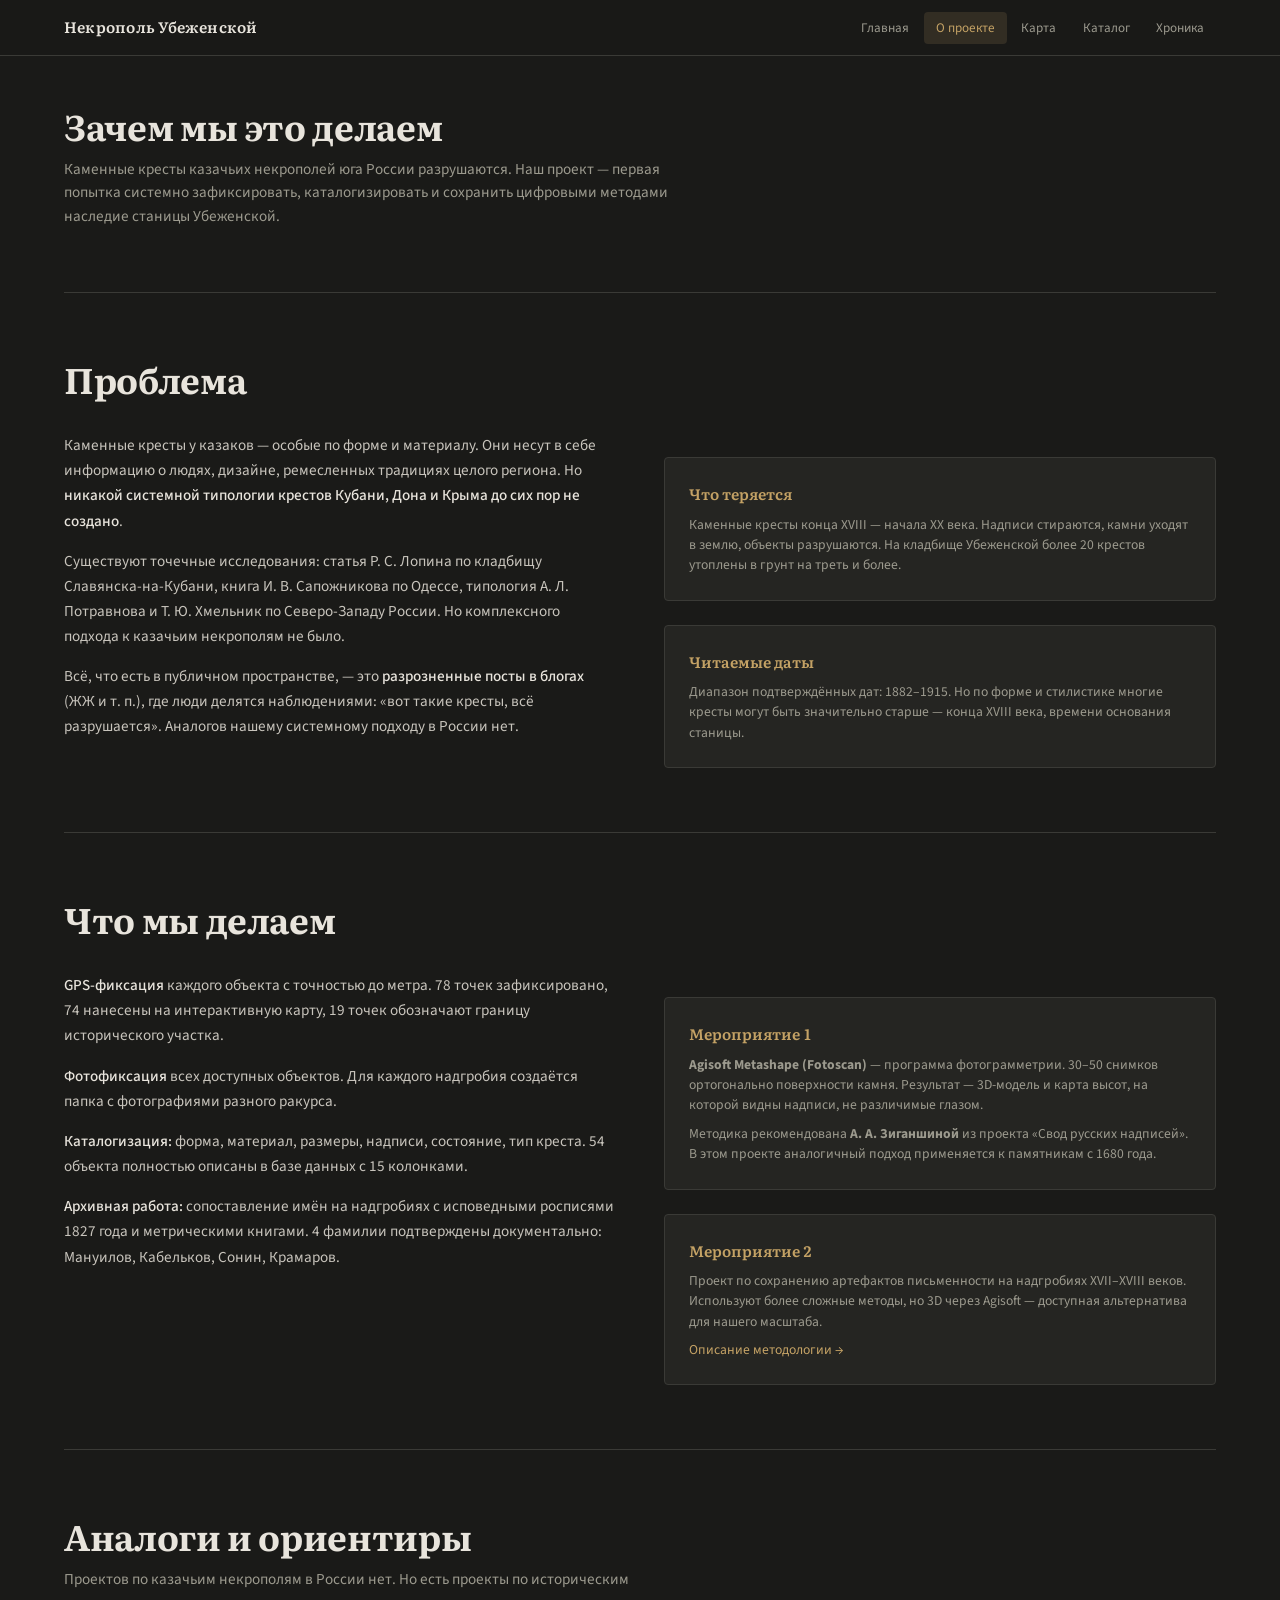
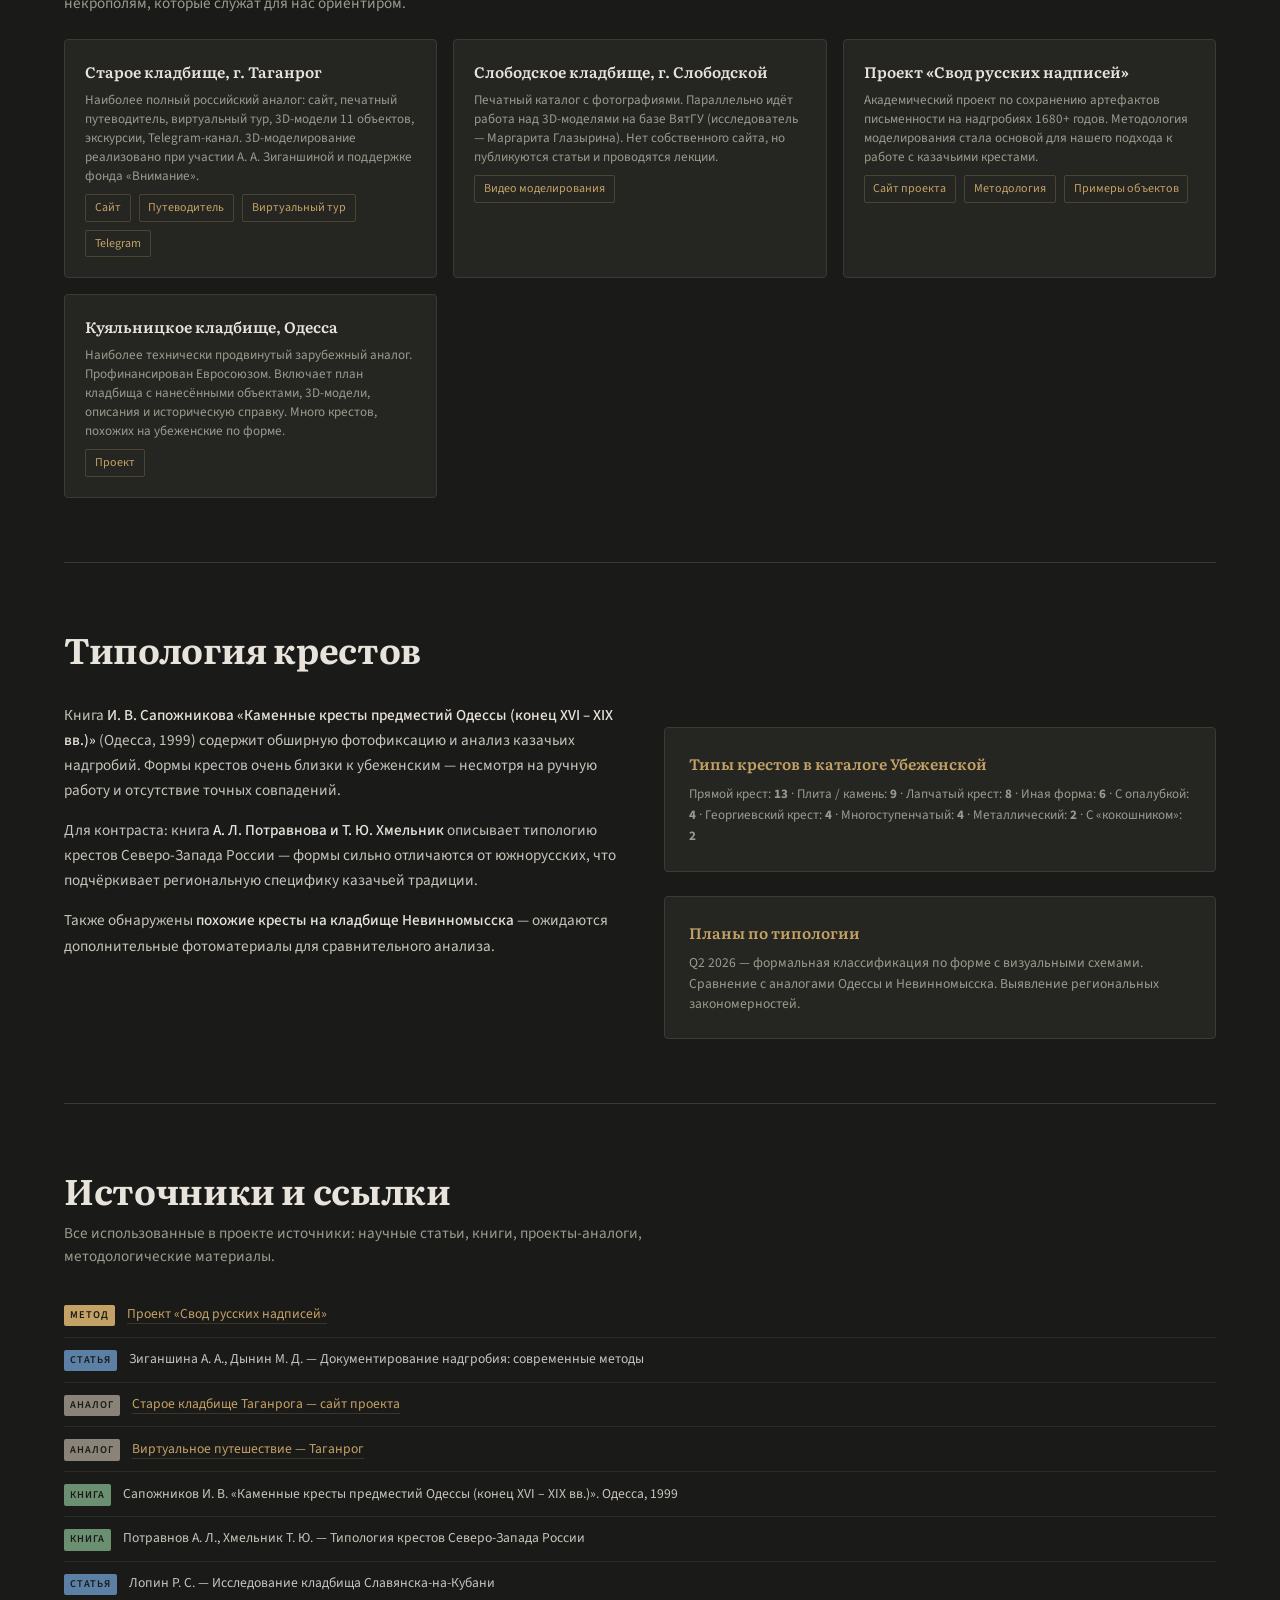
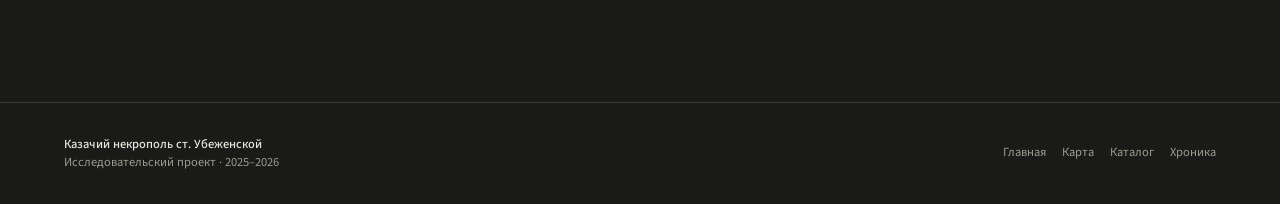
==== about.html @ 07344724 "Update about.html" ====
<!DOCTYPE html>
<html lang="ru">
<head>
<meta charset="UTF-8">
<meta name="viewport" content="width=device-width, initial-scale=1.0">
<title>О проекте — Казачий некрополь ст. Убеженской</title>
<link rel="stylesheet" href="css/style.css">
<style>
/* Сетка двух колонок — выравнивание по верху */
.section-grid {
  display: grid !important;
  grid-template-columns: 1fr 1fr !important;
  gap: 3rem !important;
  align-items: start !important;
  align-content: start !important;
  margin-top: 2rem !important;
}
.section-grid > div {
  align-self: start !important;
}
/* Текстовые блоки */
.prose { font-size: .95rem; line-height: 1.65; color: var(--tx-dim, #c8c4bc); }
.prose p + p { margin-top: 1em; }
.prose strong { color: var(--tx); font-weight: 500; }
.section-desc { font-size: .95rem; color: var(--mt); line-height: 1.55; max-width: 640px; }
.section-desc a { border-bottom: 1px solid rgba(196,162,101,.3); }
/* Карточки справа */
.method-card {
  background: var(--sf);
  border: 1px solid var(--bd);
  border-radius: 4px;
  padding: 1.5rem;
  margin-bottom: 1rem;
}
.method-card:last-child { margin-bottom: 0; }
.method-card h4 { font-family: var(--fd); font-size: .95rem; font-weight: 600; color: var(--ac); margin-bottom: .5rem; }
.method-card p { font-size: .85rem; color: var(--mt); line-height: 1.5; }
/* Аналоги */
.analogues {
  display: grid;
  grid-template-columns: repeat(auto-fit, minmax(300px, 1fr));
  gap: 1rem;
  margin-top: 1.5rem;
}
.analogue-card {
  background: var(--sf);
  border: 1px solid var(--bd);
  border-radius: 4px;
  padding: 1.25rem;
  transition: border-color .2s;
}
.analogue-card:hover { border-color: var(--bd-light, #4a4a44); }
.analogue-card h4 { font-family: var(--fd); font-size: .95rem; font-weight: 600; margin-bottom: .4rem; }
.analogue-card p { font-size: .82rem; color: var(--mt); line-height: 1.45; margin-bottom: .5rem; }
.analogue-links { display: flex; flex-wrap: wrap; gap: .5rem; }
.analogue-links a {
  font-size: .75rem; color: var(--ac);
  border: 1px solid rgba(196,162,101,.25);
  padding: .2rem .55rem; border-radius: 2px; transition: all .2s;
}
.analogue-links a:hover { background: var(--ac-dim, rgba(196,162,101,.15)); border-color: var(--ac); opacity: 1; }
/* Источники */
.sources-list { margin-top: 1.5rem; }
.source-item {
  display: flex; align-items: baseline; gap: .75rem;
  padding: .65rem 0; border-bottom: 1px solid rgba(58,58,54,.5); font-size: .85rem;
}
.source-item:last-child { border-bottom: none; }
.source-type {
  font-size: .65rem; font-weight: 600; text-transform: uppercase; letter-spacing: .08em;
  color: var(--bg); background: var(--ok); padding: .15rem .4rem; border-radius: 2px;
  white-space: nowrap; flex-shrink: 0;
}
.source-type.method { background: var(--ac); }
.source-type.article { background: var(--blue, #5b7fa5); }
.source-type.book { background: var(--green, #6b8f71); }
.source-type.blog { background: var(--mt); }
.source-title { color: var(--tx-dim, #c8c4bc); }
.source-title a { color: var(--ac); border-bottom: 1px solid rgba(196,162,101,.2); }
.source-title a:hover { border-bottom-color: var(--ac); }
/* Адаптивность */
@media (max-width: 768px) {
  .section-grid { grid-template-columns: 1fr; gap: 2rem; }
  .analogues { grid-template-columns: 1fr; }
}
</style>
</head>
<body>

<nav class="nav">
  <div class="nav-inner">
    <a href="index.html" class="nav-logo">Некрополь Убеженской</a>
    <button class="nav-toggle" onclick="document.querySelector('.nav-links').classList.toggle('open')" aria-label="Меню">&#9776;</button>
    <ul class="nav-links">
      <li><a href="index.html">Главная</a></li>
      <li><a href="about.html" class="active">О проекте</a></li>
      <li><a href="map.html">Карта</a></li>
      <li><a href="catalog.html">Каталог</a></li>
      <li><a href="timeline.html">Хроника</a></li>
    </ul>
  </div>
</nav>

<div class="wrap">

  <!-- ── Заголовок ── -->
  <section class="section" style="border-top:none; padding-top:3rem;">
    <div class="section-title">Зачем мы это делаем</div>
    <div class="section-desc">Каменные кресты казачьих некрополей юга России разрушаются. Наш проект — первая попытка системно зафиксировать, каталогизировать и сохранить цифровыми методами наследие станицы Убеженской.</div>
  </section>

  <!-- ── Проблема ── -->
  <section class="section">
    <div class="section-title">Проблема</div>
    <div class="section-grid">
      <div class="prose">
        <p>Каменные кресты у казаков — особые по форме и материалу. Они несут в себе информацию о людях, дизайне, ремесленных традициях целого региона. Но <strong>никакой системной типологии крестов Кубани, Дона и Крыма до сих пор не создано</strong>.</p>
        <p>Существуют точечные исследования: статья Р. С. Лопина по кладбищу Славянска-на-Кубани, книга И. В. Сапожникова по Одессе, типология А. Л. Потравнова и Т. Ю. Хмельник по Северо-Западу России. Но комплексного подхода к казачьим некрополям не было.</p>
        <p>Всё, что есть в публичном пространстве, — это <strong>разрозненные посты в блогах</strong> (ЖЖ и т. п.), где люди делятся наблюдениями: «вот такие кресты, всё разрушается». Аналогов нашему системному подходу в России нет.</p>
      </div>
      <div>
        <div class="method-card">
          <h4>Что теряется</h4>
          <p>Каменные кресты конца XVIII — начала XX века. Надписи стираются, камни уходят в землю, объекты разрушаются. На кладбище Убеженской более 20 крестов утоплены в грунт на треть и более.</p>
        </div>
        <div class="method-card">
          <h4>Читаемые даты</h4>
          <p>Диапазон подтверждённых дат: 1882–1915. Но по форме и стилистике многие кресты могут быть значительно старше — конца XVIII века, времени основания станицы.</p>
        </div>
      </div>
    </div>
  </section>

  <!-- ── Что мы делаем ── -->
  <section class="section">
    <div class="section-title">Что мы делаем</div>
    <div class="section-grid">
      <div class="prose">
        <p><strong>GPS-фиксация</strong> каждого объекта с точностью до метра. 78 точек зафиксировано, 74 нанесены на интерактивную карту, 19 точек обозначают границу исторического участка.</p>
        <p><strong>Фотофиксация</strong> всех доступных объектов. Для каждого надгробия создаётся папка с фотографиями разного ракурса.</p>
        <p><strong>Каталогизация:</strong> форма, материал, размеры, надписи, состояние, тип креста. 54 объекта полностью описаны в базе данных с 15 колонками.</p>
        <p><strong>Архивная работа:</strong> сопоставление имён на надгробиях с исповедными росписями 1827 года и метрическими книгами. 4 фамилии подтверждены документально: Мануилов, Кабельков, Сонин, Крамаров.</p>
      </div>
      <div>
        <div class="method-card">
          <h4>Мероприятие 1</h4>
          <p><strong>Agisoft Metashape (Fotoscan)</strong> — программа фотограмметрии. 30–50 снимков ортогонально поверхности камня. Результат — 3D-модель и карта высот, на которой видны надписи, не различимые глазом.</p>
          <p style="margin-top:.5rem">Методика рекомендована <strong>А. А. Зиганшиной</strong> из проекта «Свод русских надписей». В этом проекте аналогичный подход применяется к памятникам с 1680 года.</p>
        </div>
        <div class="method-card">
          <h4>Мероприятие 2</h4>
          <p>Проект по сохранению артефактов письменности на надгробиях XVII–XVIII веков. Используют более сложные методы, но 3D через Agisoft — доступная альтернатива для нашего масштаба.</p>
          <p style="margin-top:.5rem"><a href="https://cir.rssda.su/methodology/" target="_blank">Описание методологии &#8594;</a></p>
        </div>
      </div>
    </div>
  </section>

  <!-- ── Аналоги ── -->
  <section class="section">
    <div class="section-title">Аналоги и ориентиры</div>
    <div class="section-desc">Проектов по казачьим некрополям в России нет. Но есть проекты по историческим некрополям, которые служат для нас ориентиром.</div>

    <div class="analogues">
      <div class="analogue-card fade-in">
        <h4>Старое кладбище, г. Таганрог</h4>
        <p>Наиболее полный российский аналог: сайт, печатный путеводитель, виртуальный тур, 3D-модели 11 объектов, экскурсии, Telegram-канал. 3D-моделирование реализовано при участии А. А. Зиганшиной и поддержке фонда «Внимание».</p>
        <div class="analogue-links">
          <a href="http://cemetery.su/" target="_blank">Сайт</a>
          <a href="http://vivaldi.taglib-collection.ru/book/2024/staroe_kladbishche_taganroga.pdf/view/" target="_blank">Путеводитель</a>
          <a href="https://marfano.ru/pltg/" target="_blank">Виртуальный тур</a>
          <a href="https://t.me/cemetery_su/" target="_blank">Telegram</a>
        </div>
      </div>
      <div class="analogue-card fade-in">
        <h4>Слободское кладбище, г. Слободской</h4>
        <p>Печатный каталог с фотографиями. Параллельно идёт работа над 3D-моделями на базе ВятГУ (исследователь — Маргарита Глазырина). Нет собственного сайта, но публикуются статьи и проводятся лекции.</p>
        <div class="analogue-links">
          <a href="https://youtu.be/vaxZ9yhS-w4?si=PpxFrS7foMEymR4q" target="_blank">Видео моделирования</a>
        </div>
      </div>
      <div class="analogue-card fade-in">
        <h4>Проект «Свод русских надписей»</h4>
        <p>Академический проект по сохранению артефактов письменности на надгробиях 1680+ годов. Методология моделирования стала основой для нашего подхода к работе с казачьими крестами.</p>
        <div class="analogue-links">
          <a href="https://cir.rssda.su/" target="_blank">Сайт проекта</a>
          <a href="https://cir.rssda.su/methodology/" target="_blank">Методология</a>
          <a href="https://cir.rssda.su/inscriptions/" target="_blank">Примеры объектов</a>
        </div>
      </div>
      <div class="analogue-card fade-in">
        <h4>Куяльницкое кладбище, Одесса</h4>
        <p>Наиболее технически продвинутый зарубежный аналог. Профинансирован Евросоюзом. Включает план кладбища с нанесёнными объектами, 3D-модели, описания и историческую справку. Много крестов, похожих на убеженские по форме.</p>
        <div class="analogue-links">
          <a href="https://pixelatedrealities.org/uk/portfolio/czvyntar-sotnykivskoyi-sichi/" target="_blank">Проект</a>
        </div>
      </div>
    </div>
  </section>

  <!-- ── Типология ── -->
  <section class="section">
    <div class="section-title">Типология крестов</div>
    <div class="section-grid">
      <div class="prose">
        <p>Книга <strong>И. В. Сапожникова «Каменные кресты предместий Одессы (конец XVI – XIX вв.)»</strong> (Одесса, 1999) содержит обширную фотофиксацию и анализ казачьих надгробий. Формы крестов очень близки к убеженским — несмотря на ручную работу и отсутствие точных совпадений.</p>
        <p>Для контраста: книга <strong>А. Л. Потравнова и Т. Ю. Хмельник</strong> описывает типологию крестов Северо-Запада России — формы сильно отличаются от южнорусских, что подчёркивает региональную специфику казачьей традиции.</p>
        <p>Также обнаружены <strong>похожие кресты на кладбище Невинномысска</strong> — ожидаются дополнительные фотоматериалы для сравнительного анализа.</p>
      </div>
      <div>
        <div class="method-card">
          <h4>Типы крестов в каталоге Убеженской</h4>
          <p id="type-stats" style="font-size:.82rem; color:var(--mt); line-height:1.6;"></p>
        </div>
        <div class="method-card">
          <h4>Планы по типологии</h4>
          <p>Q2 2026 — формальная классификация по форме с визуальными схемами. Сравнение с аналогами Одессы и Невинномысска. Выявление региональных закономерностей.</p>
        </div>
      </div>
    </div>
  </section>

  <!-- ── Источники ── -->
  <section class="section">
    <div class="section-title">Источники и ссылки</div>
    <div class="section-desc">Все использованные в проекте источники: научные статьи, книги, проекты-аналоги, методологические материалы.</div>

    <div class="sources-list" id="sources"></div>
  </section>

</div>

<footer class="footer">
  <div class="footer-inner">
    <div class="footer-left">
      <strong>Казачий некрополь ст. Убеженской</strong><br>
      Исследовательский проект · 2025–2026
    </div>
    <div class="footer-links">
      <a href="index.html">Главная</a>
      <a href="map.html">Карта</a>
      <a href="catalog.html">Каталог</a>
      <a href="timeline.html">Хроника</a>
    </div>
  </div>
</footer>

<script src="js/data.js"></script>
<script>
// Статистика типов
const typeLabels = {'lapchaty':'Лапчатый крест','georgievsky':'Георгиевский крест','plita':'Плита / камень','kokoshnik':'С «кокошником»','pryamoy':'Прямой крест','metallic':'Металлический','opalubka':'С опалубкой','multi':'Многоступенчатый','other':'Иная форма'};
const counts = {};
DATA.filter(d => !d.p && d.formType).forEach(d => { counts[d.formType] = (counts[d.formType]||0)+1; });
const statsEl = document.getElementById('type-stats');
statsEl.innerHTML = Object.entries(counts).sort((a,b)=>b[1]-a[1]).map(([k,v]) => `${typeLabels[k] || k}: <strong>${v}</strong>`).join(' · ');

// Источники
const srcCont = document.getElementById('sources');
const typeNames = {method:'Метод', article:'Статья', analogue:'Аналог', book:'Книга', blog:'Блог'};
SOURCES.forEach(s => {
  const el = document.createElement('div');
  el.className = 'source-item';
  const cls = s.type || 'analogue';
  let title = s.title;
  if (s.url) title = `<a href="${s.url}" target="_blank">${s.title}</a>`;
  el.innerHTML = `<span class="source-type ${cls}">${typeNames[cls] || cls}</span><span class="source-title">${title}</span>`;
  srcCont.appendChild(el);
});
</script>
</body>
</html>
---- css/style.css ----
@import url('https://fonts.googleapis.com/css2?family=Literata:opsz,wght@7..72,400;7..72,600;7..72,700&family=Source+Sans+3:wght@300;400;500;600&display=swap');

:root {
  --fd: 'Literata', Georgia, serif;
  --fb: 'Source Sans 3', 'Segoe UI', sans-serif;
  --bg: #1a1a18;
  --bg-deep: #131311;
  --sf: #252522;
  --sf2: #2c2c28;
  --bd: #3a3a36;
  --bd-light: #4a4a44;
  --tx: #e8e4dc;
  --tx-dim: #c8c4bc;
  --mt: #9c9a8e;
  --ac: #c4a265;
  --ac-dim: rgba(196,162,101,.15);
  --ac-glow: rgba(196,162,101,.08);
  --ok: #8a8478;
  --pr: #b94a3a;
  --pr-dim: rgba(185,74,58,.12);
  --green: #6b8f71;
  --blue: #5b7fa5;
  --max-w: 1200px;
  --nav-h: 56px;
}

*, *::before, *::after { margin: 0; padding: 0; box-sizing: border-box; }
html { scroll-behavior: smooth; }

body {
  font-family: var(--fb);
  font-variant-numeric: lining-nums tabular-nums;
  background: var(--bg);
  color: var(--tx);
  line-height: 1.6;
  -webkit-font-smoothing: antialiased;
  -moz-osx-font-smoothing: grayscale;
}

h1, h2, h3, h4, h5, h6, .stat-num, .obj-num, .timeline-date, .pop-c, time {
  font-variant-numeric: lining-nums tabular-nums;
  font-feature-settings: "lnum" 1, "tnum" 1;
}

a { color: var(--ac); text-decoration: none; transition: opacity .2s; }
a:hover { opacity: .85; }
img { max-width: 100%; display: block; }

.nav {
  position: sticky;
  top: 0;
  z-index: 100;
  background: rgba(26,26,24,.92);
  backdrop-filter: blur(12px);
  -webkit-backdrop-filter: blur(12px);
  border-bottom: 1px solid var(--bd);
  height: var(--nav-h);
}

.nav-inner {
  max-width: var(--max-w);
  margin: 0 auto;
  display: flex;
  align-items: center;
  justify-content: space-between;
  height: 100%;
  padding: 0 1.5rem;
}

.nav-logo {
  font-family: var(--fd);
  font-size: .95rem;
  font-weight: 600;
  color: var(--tx);
  letter-spacing: .015em;
  white-space: nowrap;
  text-decoration: none;
}

.nav-logo:hover { opacity: 1; color: var(--ac); }

.nav-links {
  display: flex;
  gap: .15rem;
  list-style: none;
}

.nav-links a {
  font-size: .82rem;
  font-weight: 400;
  color: var(--mt);
  padding: .45rem .75rem;
  border-radius: 4px;
  transition: color .2s, background .2s;
  white-space: nowrap;
}

.nav-links a:hover { color: var(--tx); background: rgba(255,255,255,.04); opacity: 1; }
.nav-links a.active { color: var(--ac); background: var(--ac-dim); }

.nav-toggle {
  display: none;
  background: none;
  border: none;
  color: var(--mt);
  font-size: 1.4rem;
  cursor: pointer;
  padding: .25rem;
}

.wrap { width: 100%; max-width: var(--max-w); margin: 0 auto; padding: 0 1.5rem; }

.section-label {
  font-size: .72rem;
  font-weight: 600;
  text-transform: uppercase;
  letter-spacing: .12em;
  color: var(--ac);
  margin-bottom: .6rem;
}

.section-title {
  font-family: var(--fd);
  font-size: clamp(1.6rem, 3.5vw, 2.2rem);
  font-weight: 700;
  line-height: 1.25;
  margin-bottom: .6rem;
  letter-spacing: -.01em;
}

.section-desc {
  font-size: .95rem;
  color: var(--mt);
  line-height: 1.55;
  max-width: 640px;
}

.section-desc a { border-bottom: 1px solid rgba(196,162,101,.3); }
.section-desc a:hover { border-bottom-color: var(--ac); }

.hero {
  position: relative;
  min-height: 85vh;
  display: flex;
  align-items: center;
  justify-content: center;
  text-align: center;
  overflow: hidden;
}

.hero-bg {
  position: absolute;
  inset: 0;
  background: linear-gradient(180deg, var(--bg-deep) 0%, transparent 30%, transparent 70%, var(--bg) 100%),
              linear-gradient(135deg, rgba(196,162,101,.06) 0%, transparent 50%);
  z-index: 1;
}

.hero-bg::before {
  content: '';
  position: absolute;
  inset: 0;
  background: url('data:image/svg+xml,<svg xmlns="http://www.w3.org/2000/svg" viewBox="0 0 200 200"><defs><pattern id="g" patternUnits="userSpaceOnUse" width="40" height="40"><path d="M0 20h40M20 0v40" stroke="rgba(196,162,101,0.04)" stroke-width="0.5" fill="none"/></pattern></defs><rect width="200" height="200" fill="url(%23g)"/></svg>');
  opacity: .5;
}

.hero-content {
  position: relative;
  z-index: 2;
  max-width: 720px;
  padding: 2rem 1.5rem;
}

.hero-badge {
  display: inline-block;
  font-size: .7rem;
  font-weight: 600;
  text-transform: uppercase;
  letter-spacing: .14em;
  color: var(--ac);
  border: 1px solid rgba(196,162,101,.3);
  padding: .35rem 1rem;
  border-radius: 2px;
  margin-bottom: 1.5rem;
}

.hero h1 {
  font-family: var(--fd);
  font-size: clamp(2rem, 5vw, 3.2rem);
  font-weight: 700;
  line-height: 1.15;
  letter-spacing: -.015em;
  margin-bottom: 1rem;
}

.hero-sub {
  font-size: clamp(1rem, 2vw, 1.15rem);
  color: var(--mt);
  font-weight: 300;
  line-height: 1.5;
  margin-bottom: 2rem;
}

.hero-cta {
  display: inline-flex;
  align-items: center;
  gap: .5rem;
  font-size: .88rem;
  font-weight: 500;
  color: var(--bg);
  background: var(--ac);
  padding: .7rem 1.6rem;
  border-radius: 3px;
  transition: background .2s, transform .15s;
}

.hero-cta:hover { background: #d4b275; transform: translateY(-1px); opacity: 1; color: var(--bg); }

.stats {
  display: grid;
  grid-template-columns: repeat(4, 1fr);
  gap: 1px;
  background: var(--bd);
  border: 1px solid var(--bd);
  border-radius: 4px;
  overflow: hidden;
  margin: 3rem 0;
}

.stat {
  background: var(--sf);
  padding: 1.5rem 1.25rem;
  text-align: center;
}

.stat-num {
  font-family: var(--fd);
  font-size: clamp(1.6rem, 3vw, 2.2rem);
  font-weight: 700;
  color: var(--ac);
  line-height: 1.1;
  margin-bottom: .3rem;
}

.stat-label {
  font-size: .78rem;
  color: var(--mt);
  line-height: 1.35;
}

.section {
  padding: 4rem 0;
  border-top: 1px solid var(--bd);
}

.section:first-of-type { border-top: none; }

.section-grid {
  display: grid;
  grid-template-columns: 1fr 1fr;
  gap: 3rem;
  align-items: start;
  margin-top: 2rem;
}

.teasers {
  display: grid;
  grid-template-columns: repeat(auto-fit, minmax(280px, 1fr));
  gap: 1rem;
  margin-top: 2rem;
}

.teaser {
  background: var(--sf);
  border: 1px solid var(--bd);
  border-radius: 4px;
  padding: 1.5rem;
  transition: border-color .2s, transform .15s;
  text-decoration: none;
  color: inherit;
  display: block;
}

.teaser:hover { border-color: var(--ac); transform: translateY(-2px); opacity: 1; }

.teaser-icon {
  font-size: 1.4rem;
  margin-bottom: .75rem;
  display: block;
}

.teaser h3 {
  font-family: var(--fd);
  font-size: 1.05rem;
  font-weight: 600;
  margin-bottom: .4rem;
}

.teaser p {
  font-size: .85rem;
  color: var(--mt);
  line-height: 1.45;
}

.teaser-link {
  display: inline-block;
  margin-top: .75rem;
  font-size: .8rem;
  color: var(--ac);
}

.prose {
  font-size: .95rem;
  line-height: 1.65;
  color: var(--tx-dim);
}

.prose p + p { margin-top: 1em; }
.prose strong { color: var(--tx); font-weight: 500; }

.method-card {
  background: var(--sf);
  border: 1px solid var(--bd);
  border-radius: 4px;
  padding: 1.5rem;
  margin-top: 1.5rem;
}

.method-card h4 {
  font-family: var(--fd);
  font-size: .95rem;
  font-weight: 600;
  color: var(--ac);
  margin-bottom: .5rem;
}

.method-card p {
  font-size: .85rem;
  color: var(--mt);
  line-height: 1.5;
}

.analogues {
  display: grid;
  grid-template-columns: repeat(auto-fit, minmax(300px, 1fr));
  gap: 1rem;
  margin-top: 1.5rem;
}

.analogue-card {
  background: var(--sf);
  border: 1px solid var(--bd);
  border-radius: 4px;
  padding: 1.25rem;
  transition: border-color .2s;
}

.analogue-card:hover { border-color: var(--bd-light); }

.analogue-card h4 {
  font-family: var(--fd);
  font-size: .95rem;
  font-weight: 600;
  margin-bottom: .4rem;
}

.analogue-card p {
  font-size: .82rem;
  color: var(--mt);
  line-height: 1.45;
  margin-bottom: .5rem;
}

.analogue-links {
  display: flex;
  flex-wrap: wrap;
  gap: .5rem;
}

.analogue-links a {
  font-size: .75rem;
  color: var(--ac);
  border: 1px solid rgba(196,162,101,.25);
  padding: .2rem .55rem;
  border-radius: 2px;
  transition: all .2s;
}

.analogue-links a:hover { background: var(--ac-dim); border-color: var(--ac); opacity: 1; }

.sources-list {
  margin-top: 1.5rem;
}

.source-item {
  display: flex;
  align-items: baseline;
  gap: .75rem;
  padding: .65rem 0;
  border-bottom: 1px solid rgba(58,58,54,.5);
  font-size: .85rem;
}

.source-item:last-child { border-bottom: none; }

.source-type {
  font-size: .65rem;
  font-weight: 600;
  text-transform: uppercase;
  letter-spacing: .08em;
  color: var(--bg);
  background: var(--ok);
  padding: .15rem .4rem;
  border-radius: 2px;
  white-space: nowrap;
  flex-shrink: 0;
}

.source-type.method { background: var(--ac); }
.source-type.article { background: var(--blue); }
.source-type.book { background: var(--green); }
.source-type.blog { background: var(--mt); }

.source-title { color: var(--tx-dim); }
.source-title a { color: var(--ac); border-bottom: 1px solid rgba(196,162,101,.2); }
.source-title a:hover { border-bottom-color: var(--ac); }

.filters-bar {
  display: flex;
  gap: .5rem;
  padding: 1rem 0;
  align-items: center;
  flex-wrap: wrap;
  border-bottom: 1px solid var(--bd);
  margin-bottom: 1.5rem;
}

.filters-bar .label {
  font-size: .72rem;
  color: var(--mt);
  text-transform: uppercase;
  letter-spacing: .08em;
  margin-right: .25rem;
}

.filter-btn {
  font-family: var(--fb);
  font-size: .8rem;
  padding: .35rem .85rem;
  border: 1px solid var(--bd);
  border-radius: 2px;
  background: transparent;
  color: var(--mt);
  cursor: pointer;
  transition: all .2s;
  white-space: nowrap;
}

.filter-btn:hover { border-color: var(--ac); color: var(--tx); }
.filter-btn.on { background: var(--ac-dim); border-color: var(--ac); color: var(--ac); }

.filter-btn .count {
  font-size: .7rem;
  opacity: .65;
  margin-left: .25rem;
}

.catalog-grid {
  display: grid;
  grid-template-columns: repeat(auto-fill, minmax(300px, 1fr));
  gap: 1rem;
}

.obj-card {
  background: var(--sf);
  border: 1px solid var(--bd);
  border-radius: 4px;
  overflow: hidden;
  transition: border-color .2s, transform .15s;
}

.obj-card:hover { border-color: var(--bd-light); transform: translateY(-1px); }

.obj-card-img {
  width: 100%;
  height: 200px;
  background: var(--bg);
  overflow: hidden;
  position: relative;
}

.obj-card-img img {
  width: 100%;
  height: 100%;
  object-fit: cover;
}

.obj-card-img .placeholder {
  display: flex;
  align-items: center;
  justify-content: center;
  width: 100%;
  height: 100%;
  color: var(--mt);
  font-size: .8rem;
  border-bottom: 1px dashed var(--bd);
}

.obj-card-num {
  position: absolute;
  top: .6rem;
  left: .6rem;
  width: 28px;
  height: 28px;
  border-radius: 50%;
  display: flex;
  align-items: center;
  justify-content: center;
  font-size: .7rem;
  font-weight: 600;
  color: #fff;
  border: 2px solid rgba(255,255,255,.3);
  box-shadow: 0 2px 8px rgba(0,0,0,.5);
}

.obj-card-num.ok { background: var(--ok); }
.obj-card-num.pr { background: var(--pr); }

.obj-card-body {
  padding: 1rem 1.15rem;
}

.obj-card-title {
  font-family: var(--fd);
  font-size: .9rem;
  font-weight: 600;
  line-height: 1.3;
  margin-bottom: .3rem;
}

.obj-card-comment {
  font-size: .82rem;
  color: var(--mt);
  line-height: 1.4;
  margin-bottom: .5rem;
}

.obj-card-warn {
  font-size: .78rem;
  color: var(--pr);
  padding: .3rem .5rem;
  background: var(--pr-dim);
  border-radius: 3px;
  margin-bottom: .5rem;
}

.obj-card-meta {
  display: flex;
  justify-content: space-between;
  align-items: center;
  padding-top: .5rem;
  border-top: 1px solid var(--bd);
}

.obj-card-coords {
  font-size: .72rem;
  font-family: 'SF Mono', 'Consolas', monospace;
  color: var(--mt);
}

.obj-card-link {
  font-size: .75rem;
  color: var(--ac);
}

.timeline {
  position: relative;
  padding: 2rem 0;
}

.timeline::before {
  content: '';
  position: absolute;
  left: 24px;
  top: 0;
  bottom: 0;
  width: 2px;
  background: var(--bd);
}

.tl-item {
  position: relative;
  padding-left: 56px;
  padding-bottom: 2rem;
}

.tl-item:last-child { padding-bottom: 0; }

.tl-dot {
  position: absolute;
  left: 16px;
  top: .25rem;
  width: 18px;
  height: 18px;
  border-radius: 50%;
  border: 2px solid var(--bd);
  background: var(--bg);
  z-index: 1;
}

.tl-item.done .tl-dot { background: var(--ok); border-color: var(--ok); }
.tl-item.active .tl-dot { background: var(--ac); border-color: var(--ac); box-shadow: 0 0 0 4px var(--ac-dim); }
.tl-item.planned .tl-dot { background: var(--sf); border-color: var(--bd-light); }

.tl-date {
  font-size: .72rem;
  font-weight: 600;
  text-transform: uppercase;
  letter-spacing: .08em;
  color: var(--mt);
  margin-bottom: .25rem;
}

.tl-item.active .tl-date { color: var(--ac); }

.tl-title {
  font-family: var(--fd);
  font-size: 1.05rem;
  font-weight: 600;
  margin-bottom: .25rem;
}

.tl-desc {
  font-size: .85rem;
  color: var(--mt);
  line-height: 1.5;
  max-width: 600px;
}

.tl-zone-label {
  position: relative;
  padding-left: 56px;
  padding-bottom: 1rem;
  margin-top: 1rem;
}

.tl-zone-label span {
  font-size: .7rem;
  font-weight: 600;
  text-transform: uppercase;
  letter-spacing: .1em;
  color: var(--bg);
  padding: .2rem .6rem;
  border-radius: 2px;
}

.tl-zone-label.done span { background: var(--ok); }
.tl-zone-label.active span { background: var(--ac); }
.tl-zone-label.planned span { background: var(--bd-light); color: var(--tx); }

.persons-grid {
  display: grid;
  grid-template-columns: repeat(auto-fill, minmax(340px, 1fr));
  gap: 1rem;
  margin-top: 1.5rem;
}

.person-card {
  background: var(--sf);
  border: 1px solid var(--bd);
  border-radius: 4px;
  padding: 1.15rem;
  display: flex;
  gap: 1rem;
  align-items: start;
  transition: border-color .2s;
}

.person-card:hover { border-color: var(--bd-light); }

.person-obj {
  width: 36px;
  height: 36px;
  border-radius: 50%;
  background: var(--ok);
  display: flex;
  align-items: center;
  justify-content: center;
  font-size: .7rem;
  font-weight: 600;
  color: #fff;
  flex-shrink: 0;
  border: 2px solid rgba(255,255,255,.2);
}

.person-info h4 {
  font-family: var(--fd);
  font-size: .95rem;
  font-weight: 600;
  margin-bottom: .2rem;
}

.person-info p {
  font-size: .82rem;
  color: var(--mt);
  line-height: 1.4;
}

.person-badge {
  display: inline-block;
  font-size: .65rem;
  font-weight: 600;
  text-transform: uppercase;
  letter-spacing: .06em;
  color: var(--ac);
  background: var(--ac-dim);
  padding: .15rem .4rem;
  border-radius: 2px;
  margin-top: .35rem;
}

.footer {
  border-top: 1px solid var(--bd);
  padding: 2rem 0;
  margin-top: 2rem;
}

.footer-inner {
  max-width: var(--max-w);
  margin: 0 auto;
  padding: 0 1.5rem;
  display: flex;
  justify-content: space-between;
  align-items: center;
  flex-wrap: wrap;
  gap: 1rem;
}

.footer-left {
  font-size: .78rem;
  color: var(--mt);
  line-height: 1.5;
}

.footer-left strong {
  color: var(--tx);
  font-weight: 500;
}

.footer-links {
  display: flex;
  gap: 1rem;
}

.footer-links a {
  font-size: .78rem;
  color: var(--mt);
  transition: color .2s;
}

.footer-links a:hover { color: var(--ac); opacity: 1; }

.fade-in {
  opacity: 0;
  transform: translateY(16px);
  animation: fadeUp .6s ease forwards;
}

@keyframes fadeUp {
  to { opacity: 1; transform: translateY(0); }
}

.fade-in:nth-child(1) { animation-delay: .05s; }
.fade-in:nth-child(2) { animation-delay: .1s; }
.fade-in:nth-child(3) { animation-delay: .15s; }
.fade-in:nth-child(4) { animation-delay: .2s; }
.fade-in:nth-child(5) { animation-delay: .25s; }
.fade-in:nth-child(6) { animation-delay: .3s; }

@media (max-width: 768px) {
  .stats { grid-template-columns: repeat(2, 1fr); }
  .section-grid { grid-template-columns: 1fr; gap: 2rem; }
  .catalog-grid { grid-template-columns: 1fr; }
  .persons-grid { grid-template-columns: 1fr; }
  .nav-links { display: none; }
  .nav-links.open {
    display: flex;
    flex-direction: column;
    position: absolute;
    top: var(--nav-h);
    left: 0;
    right: 0;
    background: rgba(26,26,24,.97);
    border-bottom: 1px solid var(--bd);
    padding: .75rem;
    gap: .25rem;
  }
  .nav-toggle { display: block; }
  .hero { min-height: 70vh; }
  .section { padding: 3rem 0; }
  .wrap { padding: 0 1rem; }
  .timeline::before { left: 16px; }
  .tl-item { padding-left: 44px; }
  .tl-dot { left: 8px; }
  .tl-zone-label { padding-left: 44px; }
}

@media (max-width: 480px) {
  .stats { grid-template-columns: 1fr 1fr; }
  .hero h1 { font-size: 1.7rem; }
  .filters-bar { gap: .35rem; }
  .filter-btn { font-size: .75rem; padding: .3rem .6rem; }
}
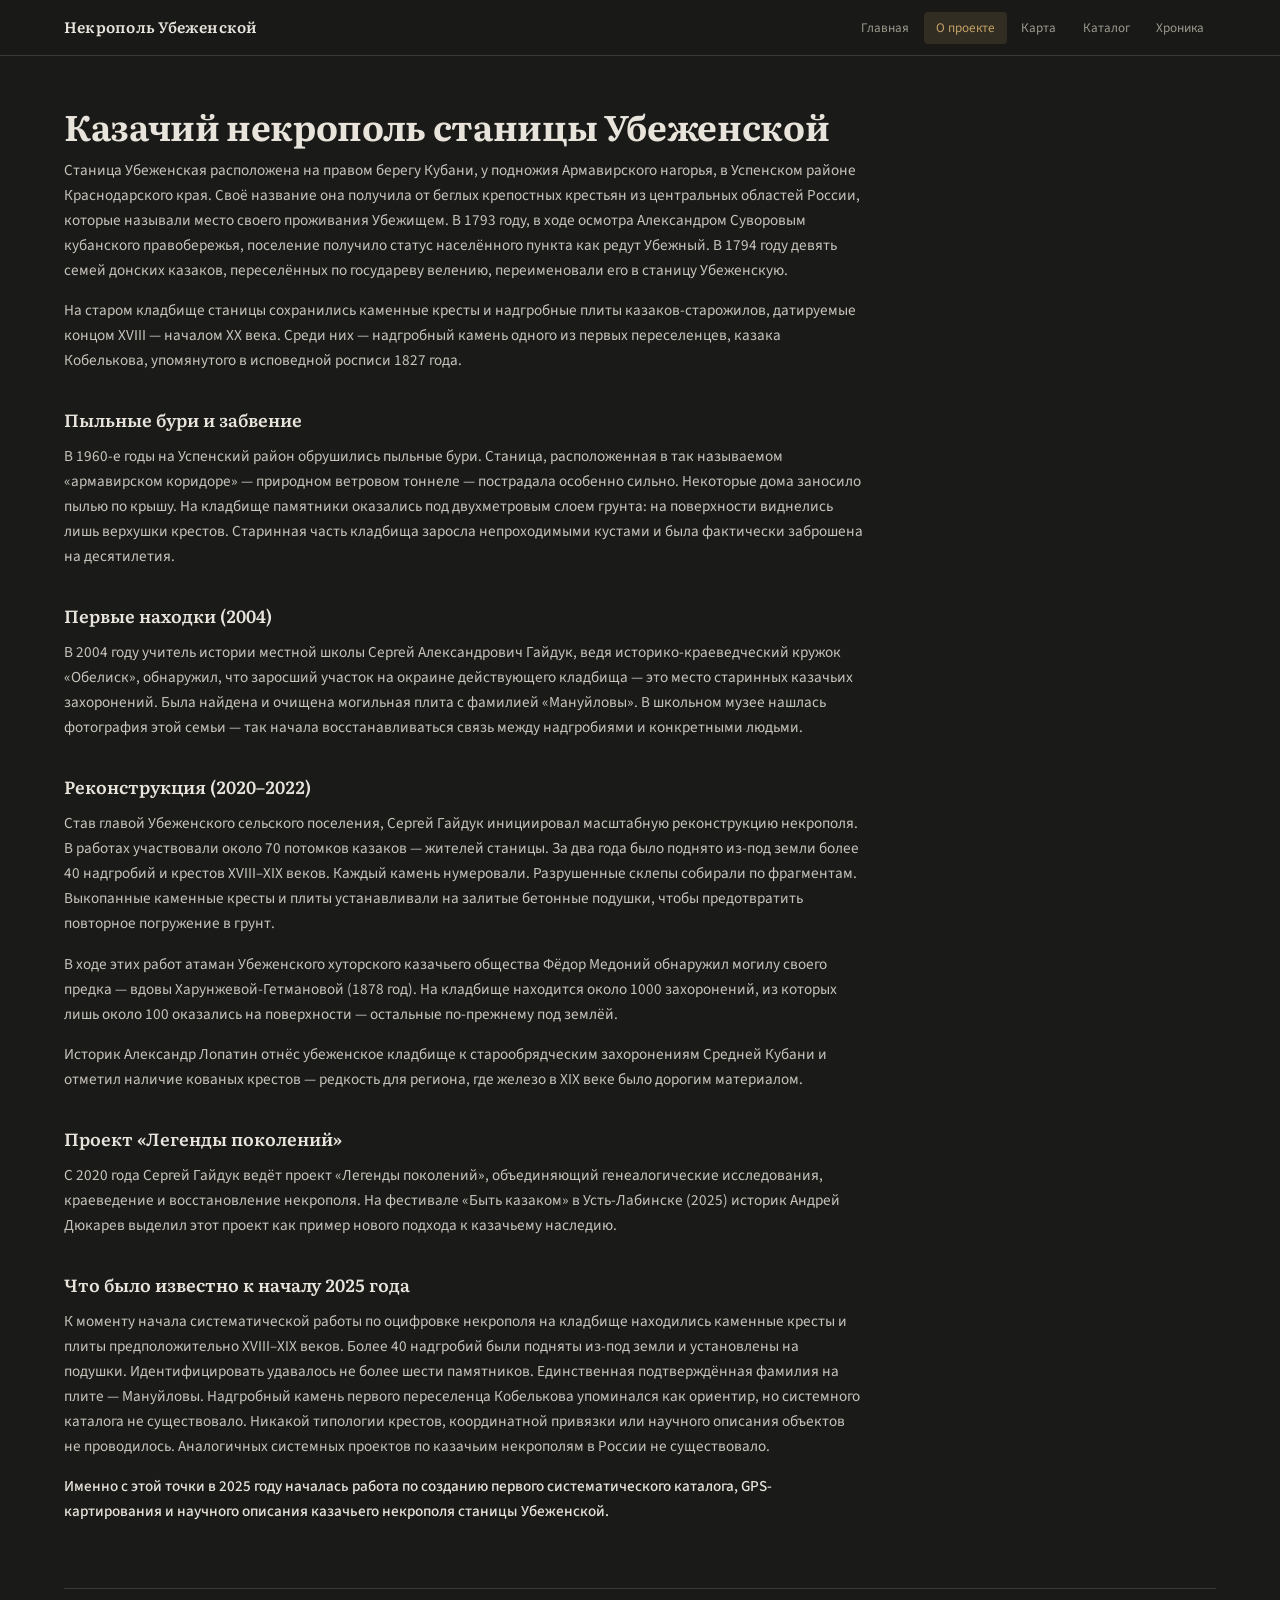
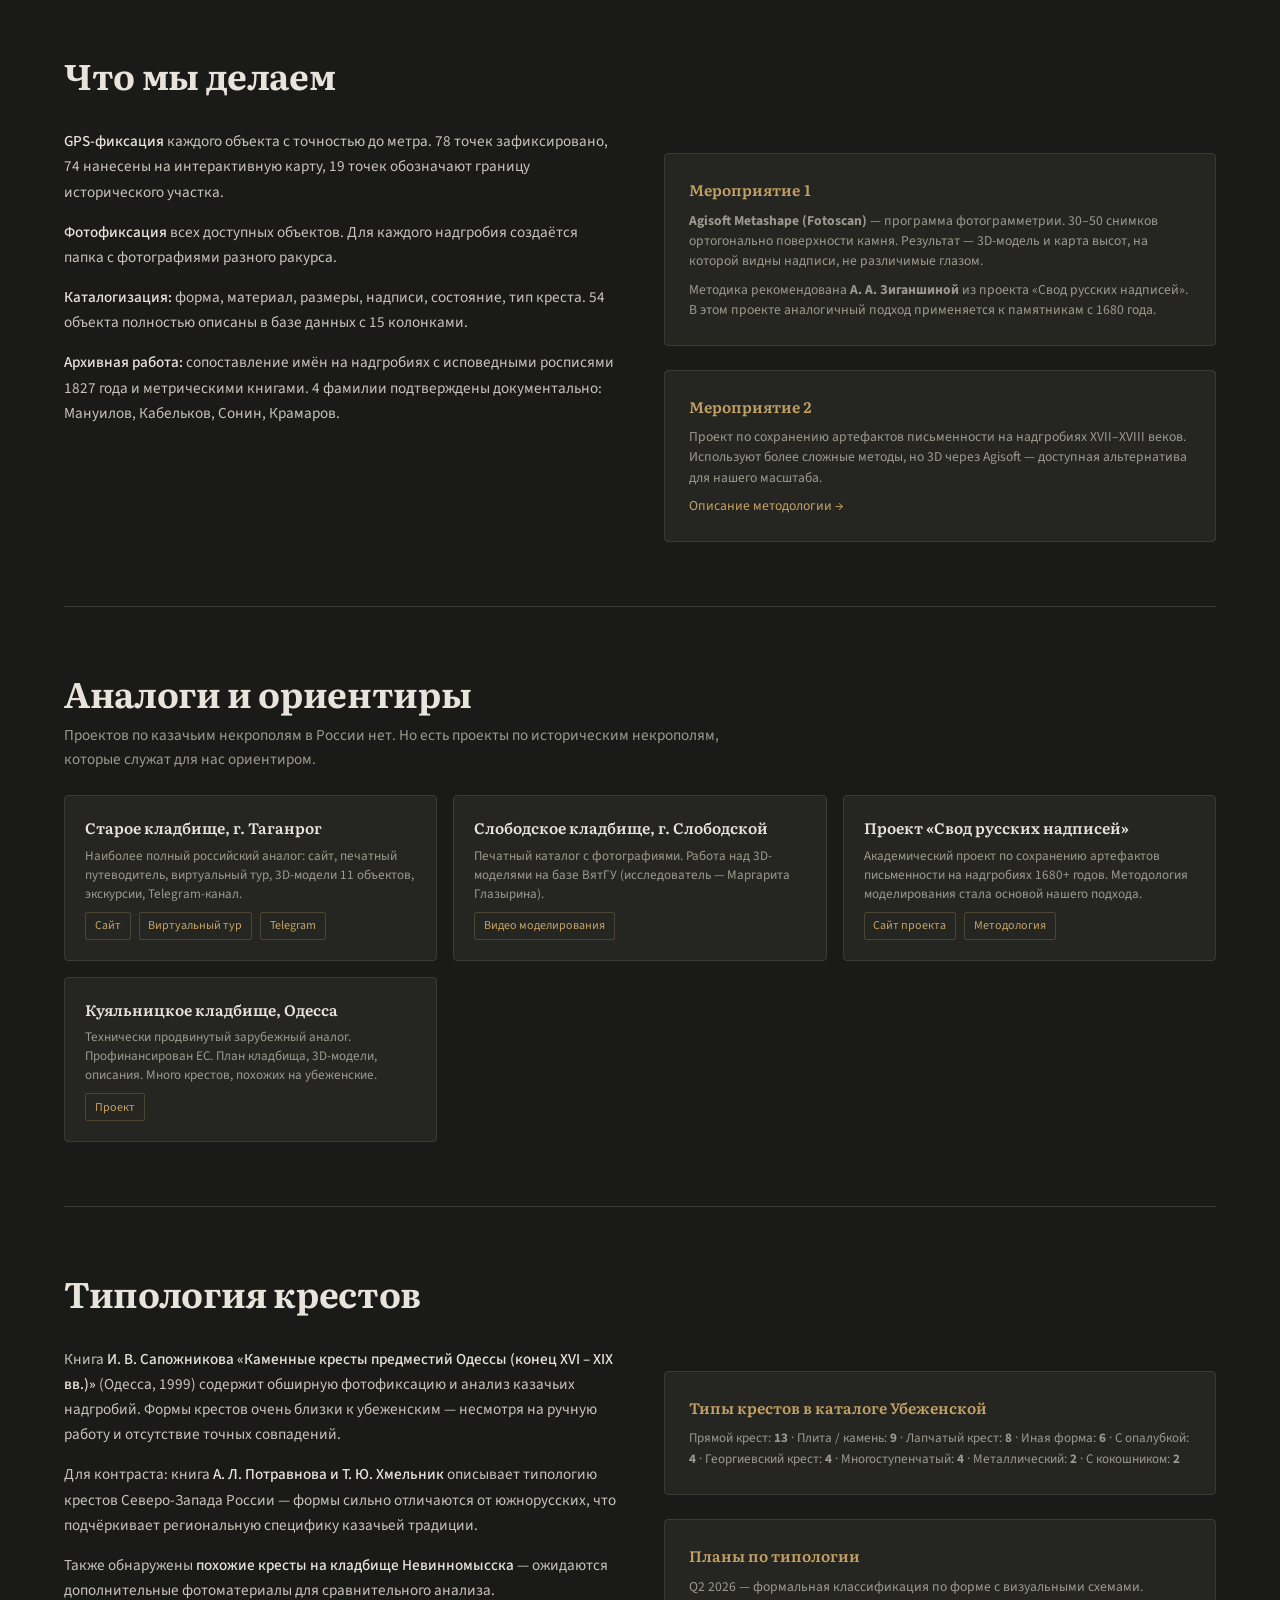
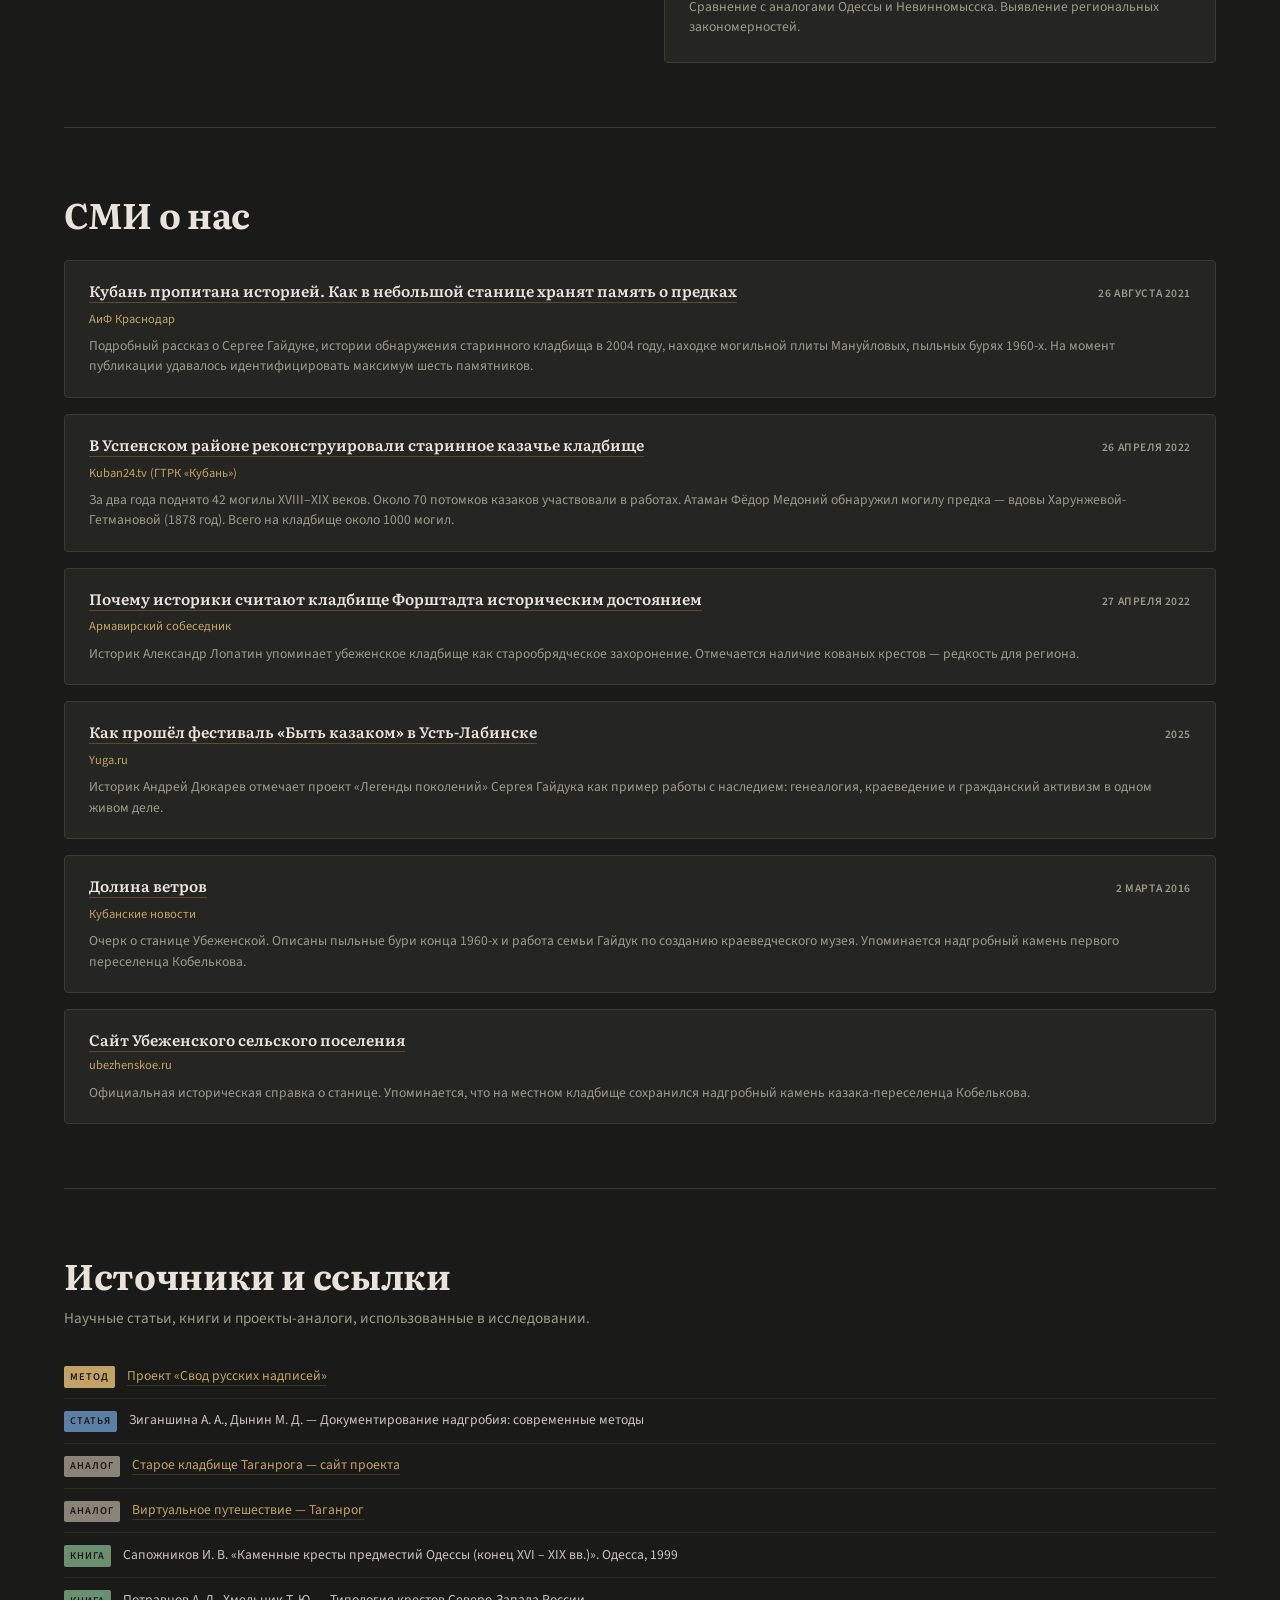
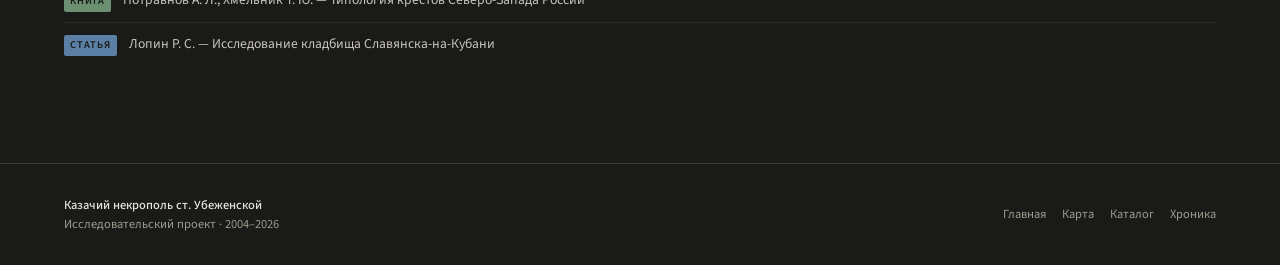
==== commit a8ec5a77: "Update about.html" ====
--- a/about.html
+++ b/about.html
@@ -6,7 +6,7 @@
 <title>О проекте — Казачий некрополь ст. Убеженской</title>
 <link rel="stylesheet" href="css/style.css">
 <style>
-/* Сетка двух колонок — выравнивание по верху */
+/* Сетка двух колонок */
 .section-grid {
   display: grid !important;
   grid-template-columns: 1fr 1fr !important;
@@ -15,72 +15,60 @@
   align-content: start !important;
   margin-top: 2rem !important;
 }
-.section-grid > div {
-  align-self: start !important;
-}
-/* Текстовые блоки */
+.section-grid > div { align-self: start !important; }
+.section-desc { font-size: .95rem; color: var(--mt); line-height: 1.55; max-width: 700px; }
 .prose { font-size: .95rem; line-height: 1.65; color: var(--tx-dim, #c8c4bc); }
 .prose p + p { margin-top: 1em; }
 .prose strong { color: var(--tx); font-weight: 500; }
-.section-desc { font-size: .95rem; color: var(--mt); line-height: 1.55; max-width: 640px; }
-.section-desc a { border-bottom: 1px solid rgba(196,162,101,.3); }
-/* Карточки справа */
+.prose h4 { font-family: var(--fd); font-size: 1.1rem; font-weight: 600; margin: 2rem 0 .6rem; color: var(--tx); }
+.prose h4:first-child { margin-top: 0; }
+/* Карточки */
 .method-card {
-  background: var(--sf);
-  border: 1px solid var(--bd);
-  border-radius: 4px;
-  padding: 1.5rem;
-  margin-bottom: 1rem;
+  background: var(--sf); border: 1px solid var(--bd); border-radius: 4px;
+  padding: 1.5rem; margin-bottom: 1rem;
 }
 .method-card:last-child { margin-bottom: 0; }
 .method-card h4 { font-family: var(--fd); font-size: .95rem; font-weight: 600; color: var(--ac); margin-bottom: .5rem; }
 .method-card p { font-size: .85rem; color: var(--mt); line-height: 1.5; }
 /* Аналоги */
-.analogues {
-  display: grid;
-  grid-template-columns: repeat(auto-fit, minmax(300px, 1fr));
-  gap: 1rem;
-  margin-top: 1.5rem;
-}
-.analogue-card {
-  background: var(--sf);
-  border: 1px solid var(--bd);
-  border-radius: 4px;
-  padding: 1.25rem;
-  transition: border-color .2s;
-}
+.analogues { display: grid; grid-template-columns: repeat(auto-fit, minmax(300px, 1fr)); gap: 1rem; margin-top: 1.5rem; }
+.analogue-card { background: var(--sf); border: 1px solid var(--bd); border-radius: 4px; padding: 1.25rem; transition: border-color .2s; }
 .analogue-card:hover { border-color: var(--bd-light, #4a4a44); }
 .analogue-card h4 { font-family: var(--fd); font-size: .95rem; font-weight: 600; margin-bottom: .4rem; }
 .analogue-card p { font-size: .82rem; color: var(--mt); line-height: 1.45; margin-bottom: .5rem; }
 .analogue-links { display: flex; flex-wrap: wrap; gap: .5rem; }
-.analogue-links a {
-  font-size: .75rem; color: var(--ac);
-  border: 1px solid rgba(196,162,101,.25);
-  padding: .2rem .55rem; border-radius: 2px; transition: all .2s;
+.analogue-links a { font-size: .75rem; color: var(--ac); border: 1px solid rgba(196,162,101,.25); padding: .2rem .55rem; border-radius: 2px; transition: all .2s; }
+.analogue-links a:hover { background: rgba(196,162,101,.15); border-color: var(--ac); opacity: 1; }
+/* СМИ */
+.media-list { margin-top: 1.5rem; }
+.media-item {
+  background: var(--sf); border: 1px solid var(--bd); border-radius: 4px;
+  padding: 1.25rem 1.5rem; margin-bottom: 1rem; transition: border-color .2s;
 }
-.analogue-links a:hover { background: var(--ac-dim, rgba(196,162,101,.15)); border-color: var(--ac); opacity: 1; }
+.media-item:last-child { margin-bottom: 0; }
+.media-item:hover { border-color: var(--bd-light, #4a4a44); }
+.media-item-head { display: flex; justify-content: space-between; align-items: baseline; gap: 1rem; margin-bottom: .4rem; flex-wrap: wrap; }
+.media-item h4 { font-family: var(--fd); font-size: .95rem; font-weight: 600; line-height: 1.3; }
+.media-item h4 a { color: var(--tx); border-bottom: 1px solid rgba(196,162,101,.3); }
+.media-item h4 a:hover { color: var(--ac); border-bottom-color: var(--ac); opacity: 1; }
+.media-date { font-size: .72rem; font-weight: 600; color: var(--mt); white-space: nowrap; text-transform: uppercase; letter-spacing: .05em; }
+.media-source { font-size: .78rem; color: var(--ac); margin-bottom: .4rem; }
+.media-item p { font-size: .85rem; color: var(--mt); line-height: 1.5; }
 /* Источники */
 .sources-list { margin-top: 1.5rem; }
-.source-item {
-  display: flex; align-items: baseline; gap: .75rem;
-  padding: .65rem 0; border-bottom: 1px solid rgba(58,58,54,.5); font-size: .85rem;
-}
+.source-item { display: flex; align-items: baseline; gap: .75rem; padding: .65rem 0; border-bottom: 1px solid rgba(58,58,54,.5); font-size: .85rem; }
 .source-item:last-child { border-bottom: none; }
-.source-type {
-  font-size: .65rem; font-weight: 600; text-transform: uppercase; letter-spacing: .08em;
-  color: var(--bg); background: var(--ok); padding: .15rem .4rem; border-radius: 2px;
-  white-space: nowrap; flex-shrink: 0;
-}
+.source-type { font-size: .65rem; font-weight: 600; text-transform: uppercase; letter-spacing: .08em; color: var(--bg); background: var(--ok); padding: .15rem .4rem; border-radius: 2px; white-space: nowrap; flex-shrink: 0; }
 .source-type.method { background: var(--ac); }
-.source-type.article { background: var(--blue, #5b7fa5); }
-.source-type.book { background: var(--green, #6b8f71); }
+.source-type.article { background: #5b7fa5; }
+.source-type.book { background: #6b8f71; }
 .source-type.blog { background: var(--mt); }
 .source-title { color: var(--tx-dim, #c8c4bc); }
 .source-title a { color: var(--ac); border-bottom: 1px solid rgba(196,162,101,.2); }
 .source-title a:hover { border-bottom-color: var(--ac); }
-/* Адаптивность */
+/* Адаптив */
 @media (max-width: 768px) {
-  .section-grid { grid-template-columns: 1fr; gap: 2rem; }
+  .section-grid { grid-template-columns: 1fr !important; gap: 2rem !important; }
   .analogues { grid-template-columns: 1fr; }
 }
 </style>
@@ -103,31 +91,30 @@
 
 <div class="wrap">
 
-  <!-- ── Заголовок ── -->
+  <!-- ── Введение ── -->
   <section class="section" style="border-top:none; padding-top:3rem;">
-    <div class="section-title">Зачем мы это делаем</div>
-    <div class="section-desc">Каменные кресты казачьих некрополей юга России разрушаются. Наш проект — первая попытка системно зафиксировать, каталогизировать и сохранить цифровыми методами наследие станицы Убеженской.</div>
-  </section>
-
-  <!-- ── Проблема ── -->
-  <section class="section">
-    <div class="section-title">Проблема</div>
-    <div class="section-grid">
-      <div class="prose">
-        <p>Каменные кресты у казаков — особые по форме и материалу. Они несут в себе информацию о людях, дизайне, ремесленных традициях целого региона. Но <strong>никакой системной типологии крестов Кубани, Дона и Крыма до сих пор не создано</strong>.</p>
-        <p>Существуют точечные исследования: статья Р. С. Лопина по кладбищу Славянска-на-Кубани, книга И. В. Сапожникова по Одессе, типология А. Л. Потравнова и Т. Ю. Хмельник по Северо-Западу России. Но комплексного подхода к казачьим некрополям не было.</p>
-        <p>Всё, что есть в публичном пространстве, — это <strong>разрозненные посты в блогах</strong> (ЖЖ и т. п.), где люди делятся наблюдениями: «вот такие кресты, всё разрушается». Аналогов нашему системному подходу в России нет.</p>
-      </div>
-      <div>
-        <div class="method-card">
-          <h4>Что теряется</h4>
-          <p>Каменные кресты конца XVIII — начала XX века. Надписи стираются, камни уходят в землю, объекты разрушаются. На кладбище Убеженской более 20 крестов утоплены в грунт на треть и более.</p>
-        </div>
-        <div class="method-card">
-          <h4>Читаемые даты</h4>
-          <p>Диапазон подтверждённых дат: 1882–1915. Но по форме и стилистике многие кресты могут быть значительно старше — конца XVIII века, времени основания станицы.</p>
-        </div>
-      </div>
+    <div class="section-title">Казачий некрополь станицы Убеженской</div>
+    <div class="prose" style="max-width:800px;">
+      <p>Станица Убеженская расположена на правом берегу Кубани, у подножия Армавирского нагорья, в Успенском районе Краснодарского края. Своё название она получила от беглых крепостных крестьян из центральных областей России, которые называли место своего проживания Убежищем. В 1793 году, в ходе осмотра Александром Суворовым кубанского правобережья, поселение получило статус населённого пункта как редут Убежный. В 1794 году девять семей донских казаков, переселённых по государеву велению, переименовали его в станицу Убеженскую.</p>
+      <p>На старом кладбище станицы сохранились каменные кресты и надгробные плиты казаков-старожилов, датируемые концом XVIII — началом XX века. Среди них — надгробный камень одного из первых переселенцев, казака Кобелькова, упомянутого в исповедной росписи 1827 года.</p>
+
+      <h4>Пыльные бури и забвение</h4>
+      <p>В 1960-е годы на Успенский район обрушились пыльные бури. Станица, расположенная в так называемом «армавирском коридоре» — природном ветровом тоннеле — пострадала особенно сильно. Некоторые дома заносило пылью по крышу. На кладбище памятники оказались под двухметровым слоем грунта: на поверхности виднелись лишь верхушки крестов. Старинная часть кладбища заросла непроходимыми кустами и была фактически заброшена на десятилетия.</p>
+
+      <h4>Первые находки (2004)</h4>
+      <p>В 2004 году учитель истории местной школы Сергей Александрович Гайдук, ведя историко-краеведческий кружок «Обелиск», обнаружил, что заросший участок на окраине действующего кладбища — это место старинных казачьих захоронений. Была найдена и очищена могильная плита с фамилией «Мануйловы». В школьном музее нашлась фотография этой семьи — так начала восстанавливаться связь между надгробиями и конкретными людьми.</p>
+
+      <h4>Реконструкция (2020–2022)</h4>
+      <p>Став главой Убеженского сельского поселения, Сергей Гайдук инициировал масштабную реконструкцию некрополя. В работах участвовали около 70 потомков казаков — жителей станицы. За два года было поднято из-под земли более 40 надгробий и крестов XVIII–XIX веков. Каждый камень нумеровали. Разрушенные склепы собирали по фрагментам. Выкопанные каменные кресты и плиты устанавливали на залитые бетонные подушки, чтобы предотвратить повторное погружение в грунт.</p>
+      <p>В ходе этих работ атаман Убеженского хуторского казачьего общества Фёдор Медоний обнаружил могилу своего предка — вдовы Харунжевой-Гетмановой (1878 год). На кладбище находится около 1000 захоронений, из которых лишь около 100 оказались на поверхности — остальные по-прежнему под землёй.</p>
+      <p>Историк Александр Лопатин отнёс убеженское кладбище к старообрядческим захоронениям Средней Кубани и отметил наличие кованых крестов — редкость для региона, где железо в XIX веке было дорогим материалом.</p>
+
+      <h4>Проект «Легенды поколений»</h4>
+      <p>С 2020 года Сергей Гайдук ведёт проект «Легенды поколений», объединяющий генеалогические исследования, краеведение и восстановление некрополя. На фестивале «Быть казаком» в Усть-Лабинске (2025) историк Андрей Дюкарев выделил этот проект как пример нового подхода к казачьему наследию.</p>
+
+      <h4>Что было известно к началу 2025 года</h4>
+      <p>К моменту начала систематической работы по оцифровке некрополя на кладбище находились каменные кресты и плиты предположительно XVIII–XIX веков. Более 40 надгробий были подняты из-под земли и установлены на подушки. Идентифицировать удавалось не более шести памятников. Единственная подтверждённая фамилия на плите — Мануйловы. Надгробный камень первого переселенца Кобелькова упоминался как ориентир, но системного каталога не существовало. Никакой типологии крестов, координатной привязки или научного описания объектов не проводилось. Аналогичных системных проектов по казачьим некрополям в России не существовало.</p>
+      <p><strong>Именно с этой точки в 2025 году началась работа по созданию первого систематического каталога, GPS-картирования и научного описания казачьего некрополя станицы Убеженской.</strong></p>
     </div>
   </section>
 
@@ -160,37 +147,34 @@
   <section class="section">
     <div class="section-title">Аналоги и ориентиры</div>
     <div class="section-desc">Проектов по казачьим некрополям в России нет. Но есть проекты по историческим некрополям, которые служат для нас ориентиром.</div>
-
     <div class="analogues">
-      <div class="analogue-card fade-in">
+      <div class="analogue-card">
         <h4>Старое кладбище, г. Таганрог</h4>
-        <p>Наиболее полный российский аналог: сайт, печатный путеводитель, виртуальный тур, 3D-модели 11 объектов, экскурсии, Telegram-канал. 3D-моделирование реализовано при участии А. А. Зиганшиной и поддержке фонда «Внимание».</p>
+        <p>Наиболее полный российский аналог: сайт, печатный путеводитель, виртуальный тур, 3D-модели 11 объектов, экскурсии, Telegram-канал.</p>
         <div class="analogue-links">
           <a href="http://cemetery.su/" target="_blank">Сайт</a>
-          <a href="http://vivaldi.taglib-collection.ru/book/2024/staroe_kladbishche_taganroga.pdf/view/" target="_blank">Путеводитель</a>
           <a href="https://marfano.ru/pltg/" target="_blank">Виртуальный тур</a>
           <a href="https://t.me/cemetery_su/" target="_blank">Telegram</a>
         </div>
       </div>
-      <div class="analogue-card fade-in">
+      <div class="analogue-card">
         <h4>Слободское кладбище, г. Слободской</h4>
-        <p>Печатный каталог с фотографиями. Параллельно идёт работа над 3D-моделями на базе ВятГУ (исследователь — Маргарита Глазырина). Нет собственного сайта, но публикуются статьи и проводятся лекции.</p>
+        <p>Печатный каталог с фотографиями. Работа над 3D-моделями на базе ВятГУ (исследователь — Маргарита Глазырина).</p>
         <div class="analogue-links">
           <a href="https://youtu.be/vaxZ9yhS-w4?si=PpxFrS7foMEymR4q" target="_blank">Видео моделирования</a>
         </div>
       </div>
-      <div class="analogue-card fade-in">
+      <div class="analogue-card">
         <h4>Проект «Свод русских надписей»</h4>
-        <p>Академический проект по сохранению артефактов письменности на надгробиях 1680+ годов. Методология моделирования стала основой для нашего подхода к работе с казачьими крестами.</p>
+        <p>Академический проект по сохранению артефактов письменности на надгробиях 1680+ годов. Методология моделирования стала основой нашего подхода.</p>
         <div class="analogue-links">
           <a href="https://cir.rssda.su/" target="_blank">Сайт проекта</a>
           <a href="https://cir.rssda.su/methodology/" target="_blank">Методология</a>
-          <a href="https://cir.rssda.su/inscriptions/" target="_blank">Примеры объектов</a>
-        </div>
-      </div>
-      <div class="analogue-card fade-in">
+        </div>
+      </div>
+      <div class="analogue-card">
         <h4>Куяльницкое кладбище, Одесса</h4>
-        <p>Наиболее технически продвинутый зарубежный аналог. Профинансирован Евросоюзом. Включает план кладбища с нанесёнными объектами, 3D-модели, описания и историческую справку. Много крестов, похожих на убеженские по форме.</p>
+        <p>Технически продвинутый зарубежный аналог. Профинансирован ЕС. План кладбища, 3D-модели, описания. Много крестов, похожих на убеженские.</p>
         <div class="analogue-links">
           <a href="https://pixelatedrealities.org/uk/portfolio/czvyntar-sotnykivskoyi-sichi/" target="_blank">Проект</a>
         </div>
@@ -220,11 +204,72 @@
     </div>
   </section>
 
+  <!-- ── СМИ о проекте ── -->
+  <section class="section">
+    <div class="section-title">СМИ о нас</div>
+    <div class="media-list">
+
+      <div class="media-item">
+        <div class="media-item-head">
+          <h4><a href="https://kuban.aif.ru/society/kuban_propitana_istoriey_kak_v_nebolshoy_stanice_hranyat_pamyat_o_predkah" target="_blank" rel="noopener">Кубань пропитана историей. Как в небольшой станице хранят память о предках</a></h4>
+          <span class="media-date">26 августа 2021</span>
+        </div>
+        <div class="media-source">АиФ Краснодар</div>
+        <p>Подробный рассказ о Сергее Гайдуке, истории обнаружения старинного кладбища в 2004 году, находке могильной плиты Мануйловых, пыльных бурях 1960-х. На момент публикации удавалось идентифицировать максимум шесть памятников.</p>
+      </div>
+
+      <div class="media-item">
+        <div class="media-item-head">
+          <h4><a href="https://kuban24.tv/item/v-uspenskom-rajone-rekonstruirovali-starinnoe-kazache-kladbishhe" target="_blank" rel="noopener">В Успенском районе реконструировали старинное казачье кладбище</a></h4>
+          <span class="media-date">26 апреля 2022</span>
+        </div>
+        <div class="media-source">Kuban24.tv (ГТРК «Кубань»)</div>
+        <p>За два года поднято 42 могилы XVIII–XIX веков. Около 70 потомков казаков участвовали в работах. Атаман Фёдор Медоний обнаружил могилу предка — вдовы Харунжевой-Гетмановой (1878 год). Всего на кладбище около 1000 могил.</p>
+      </div>
+
+      <div class="media-item">
+        <div class="media-item-head">
+          <h4><a href="https://news-armavir.ru/2022/04/27/pochemu-istoriki-schitayut-kladbische-forshtadta-istoricheskim-dostoyaniem/" target="_blank" rel="noopener">Почему историки считают кладбище Форштадта историческим достоянием</a></h4>
+          <span class="media-date">27 апреля 2022</span>
+        </div>
+        <div class="media-source">Армавирский собеседник</div>
+        <p>Историк Александр Лопатин упоминает убеженское кладбище как старообрядческое захоронение. Отмечается наличие кованых крестов — редкость для региона.</p>
+      </div>
+
+      <div class="media-item">
+        <div class="media-item-head">
+          <h4><a href="https://www.yuga.ru/blogs/10265.html" target="_blank" rel="noopener">Как прошёл фестиваль «Быть казаком» в Усть-Лабинске</a></h4>
+          <span class="media-date">2025</span>
+        </div>
+        <div class="media-source">Yuga.ru</div>
+        <p>Историк Андрей Дюкарев отмечает проект «Легенды поколений» Сергея Гайдука как пример работы с наследием: генеалогия, краеведение и гражданский активизм в одном живом деле.</p>
+      </div>
+
+      <div class="media-item">
+        <div class="media-item-head">
+          <h4><a href="https://kubnews.ru/turizm/2016/03/02/dolina-vetrov/" target="_blank" rel="noopener">Долина ветров</a></h4>
+          <span class="media-date">2 марта 2016</span>
+        </div>
+        <div class="media-source">Кубанские новости</div>
+        <p>Очерк о станице Убеженской. Описаны пыльные бури конца 1960-х и работа семьи Гайдук по созданию краеведческого музея. Упоминается надгробный камень первого переселенца Кобелькова.</p>
+      </div>
+
+      <div class="media-item">
+        <div class="media-item-head">
+          <h4><a href="https://ubezhenskoe.ru/about/" target="_blank" rel="noopener">Сайт Убеженского сельского поселения</a></h4>
+          <span class="media-date"></span>
+        </div>
+        <div class="media-source">ubezhenskoe.ru</div>
+        <p>Официальная историческая справка о станице. Упоминается, что на местном кладбище сохранился надгробный камень казака-переселенца Кобелькова.</p>
+      </div>
+
+    </div>
+  </section>
+
   <!-- ── Источники ── -->
   <section class="section">
     <div class="section-title">Источники и ссылки</div>
-    <div class="section-desc">Все использованные в проекте источники: научные статьи, книги, проекты-аналоги, методологические материалы.</div>
-
+    <div class="section-desc">Научные статьи, книги и проекты-аналоги, использованные в исследовании.</div>
     <div class="sources-list" id="sources"></div>
   </section>
 
@@ -234,7 +279,7 @@
   <div class="footer-inner">
     <div class="footer-left">
       <strong>Казачий некрополь ст. Убеженской</strong><br>
-      Исследовательский проект · 2025–2026
+      Исследовательский проект · 2004–2026
     </div>
     <div class="footer-links">
       <a href="index.html">Главная</a>
@@ -248,22 +293,22 @@
 <script src="js/data.js"></script>
 <script>
 // Статистика типов
-const typeLabels = {'lapchaty':'Лапчатый крест','georgievsky':'Георгиевский крест','plita':'Плита / камень','kokoshnik':'С «кокошником»','pryamoy':'Прямой крест','metallic':'Металлический','opalubka':'С опалубкой','multi':'Многоступенчатый','other':'Иная форма'};
-const counts = {};
-DATA.filter(d => !d.p && d.formType).forEach(d => { counts[d.formType] = (counts[d.formType]||0)+1; });
-const statsEl = document.getElementById('type-stats');
-statsEl.innerHTML = Object.entries(counts).sort((a,b)=>b[1]-a[1]).map(([k,v]) => `${typeLabels[k] || k}: <strong>${v}</strong>`).join(' · ');
+var typeLabels = {'lapchaty':'Лапчатый крест','georgievsky':'Георгиевский крест','plita':'Плита / камень','kokoshnik':'С кокошником','pryamoy':'Прямой крест','metallic':'Металлический','opalubka':'С опалубкой','multi':'Многоступенчатый','other':'Иная форма'};
+var counts = {};
+DATA.filter(function(d){ return !d.p && d.formType; }).forEach(function(d){ counts[d.formType] = (counts[d.formType]||0)+1; });
+var statsEl = document.getElementById('type-stats');
+statsEl.innerHTML = Object.entries(counts).sort(function(a,b){return b[1]-a[1];}).map(function(e){ return typeLabels[e[0]] + ': <strong>' + e[1] + '</strong>'; }).join(' &middot; ');
 
 // Источники
-const srcCont = document.getElementById('sources');
-const typeNames = {method:'Метод', article:'Статья', analogue:'Аналог', book:'Книга', blog:'Блог'};
-SOURCES.forEach(s => {
-  const el = document.createElement('div');
+var srcCont = document.getElementById('sources');
+var typeNames = {method:'Метод', article:'Статья', analogue:'Аналог', book:'Книга', blog:'Блог'};
+SOURCES.forEach(function(s) {
+  var el = document.createElement('div');
   el.className = 'source-item';
-  const cls = s.type || 'analogue';
-  let title = s.title;
-  if (s.url) title = `<a href="${s.url}" target="_blank">${s.title}</a>`;
-  el.innerHTML = `<span class="source-type ${cls}">${typeNames[cls] || cls}</span><span class="source-title">${title}</span>`;
+  var cls = s.type || 'analogue';
+  var title = s.title;
+  if (s.url) title = '<a href="' + s.url + '" target="_blank">' + s.title + '</a>';
+  el.innerHTML = '<span class="source-type ' + cls + '">' + (typeNames[cls] || cls) + '</span><span class="source-title">' + title + '</span>';
   srcCont.appendChild(el);
 });
 </script>
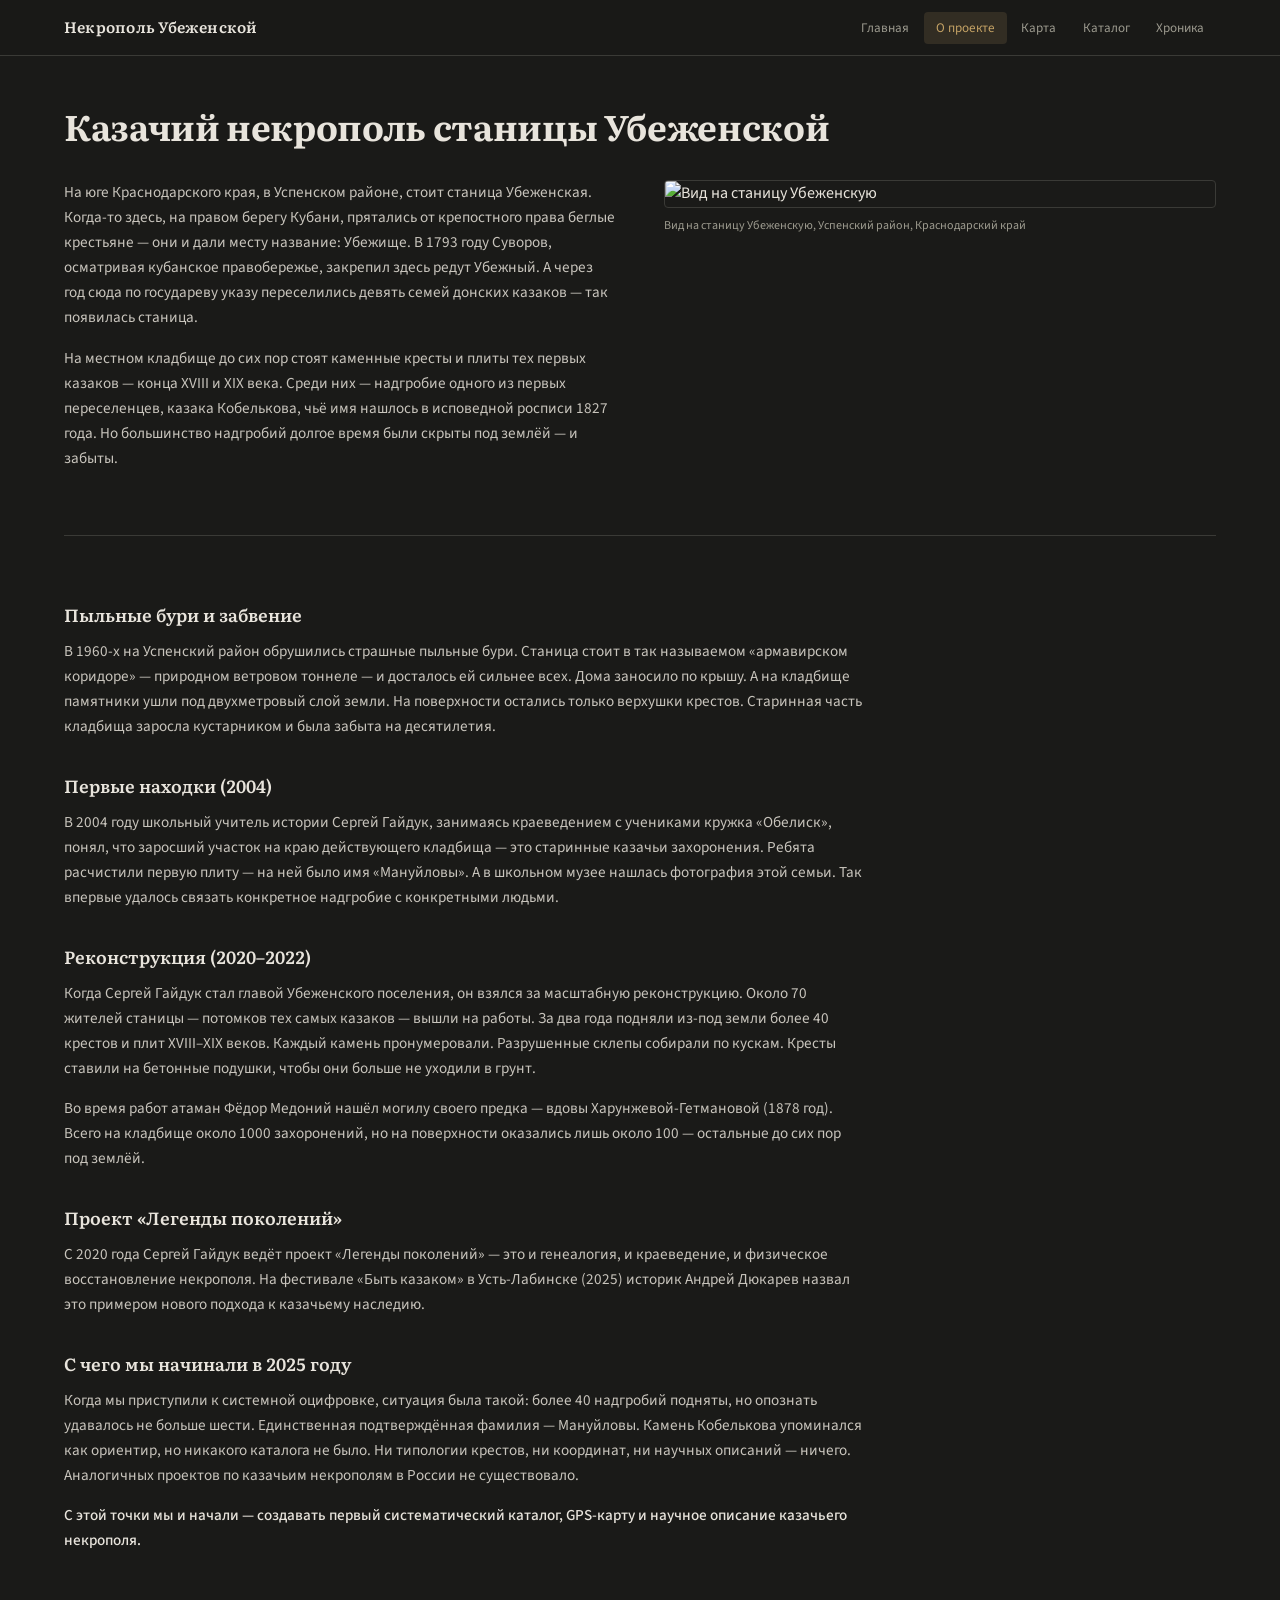
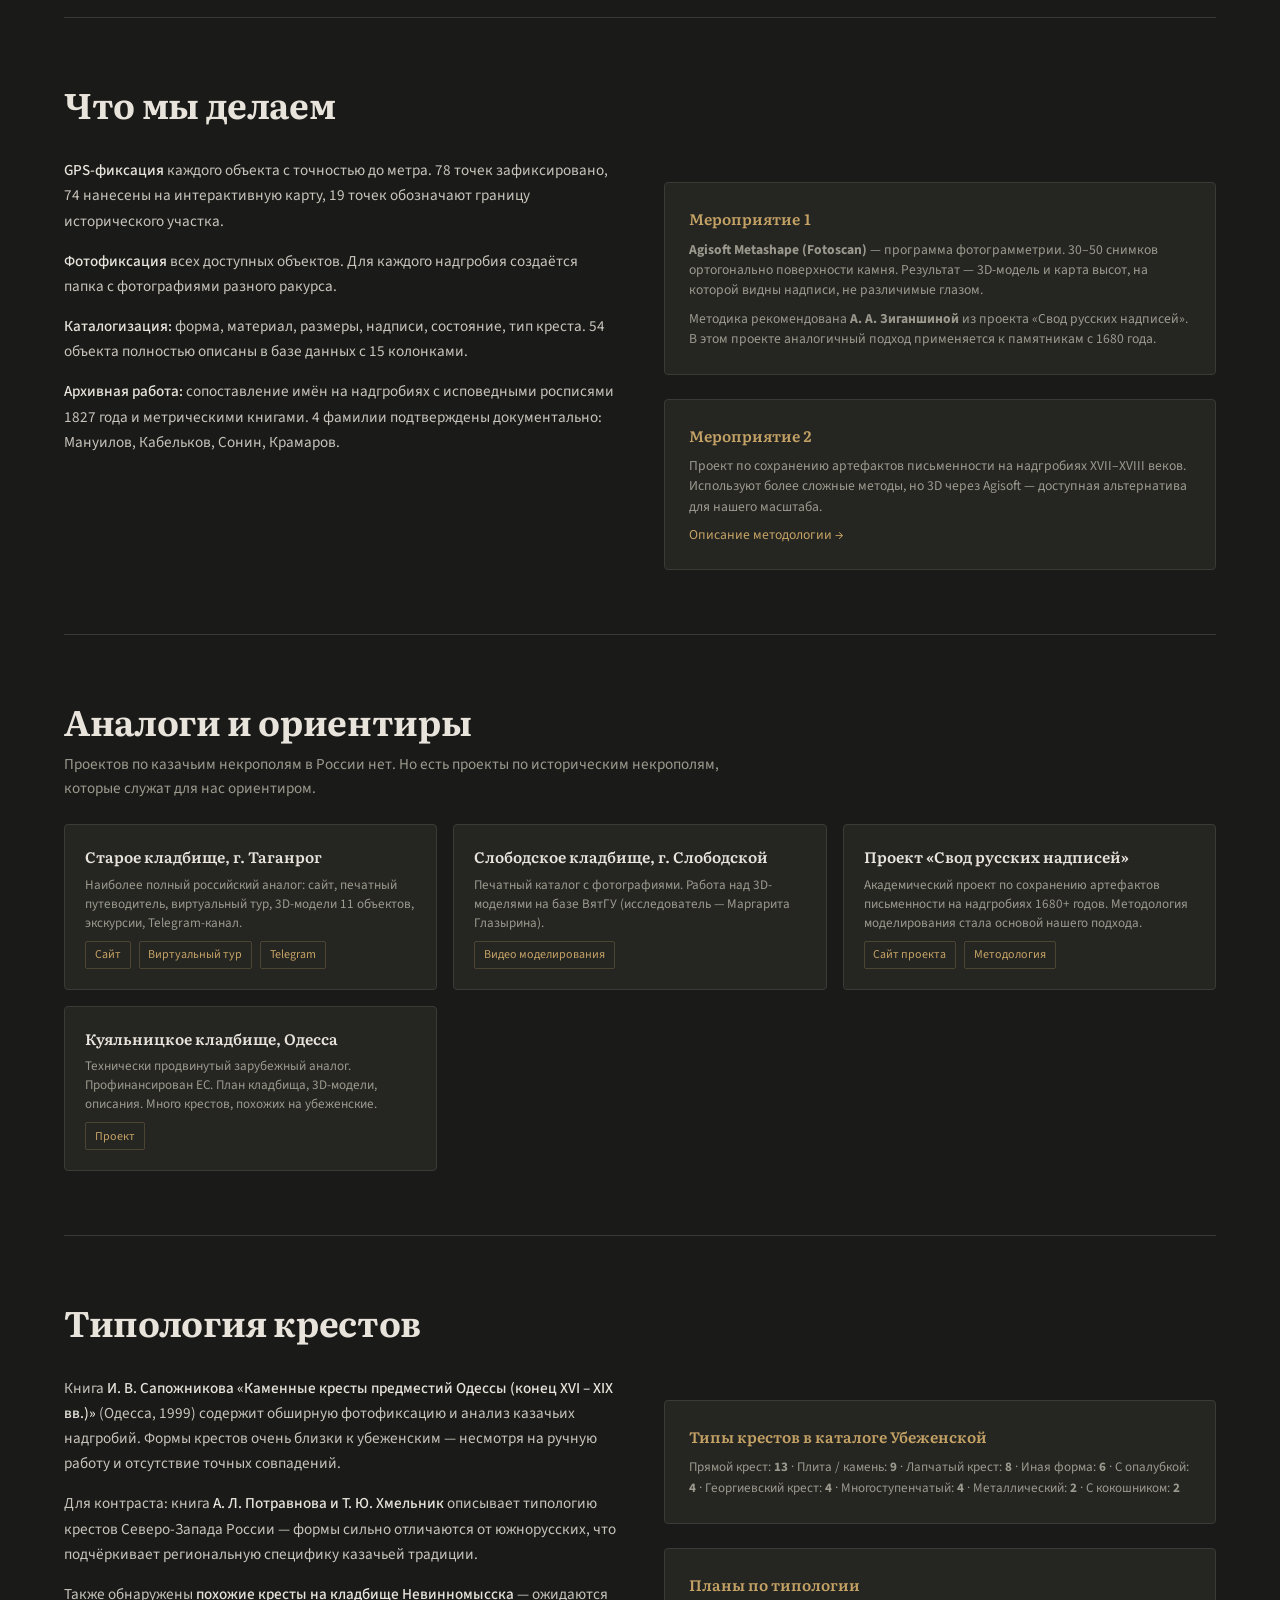
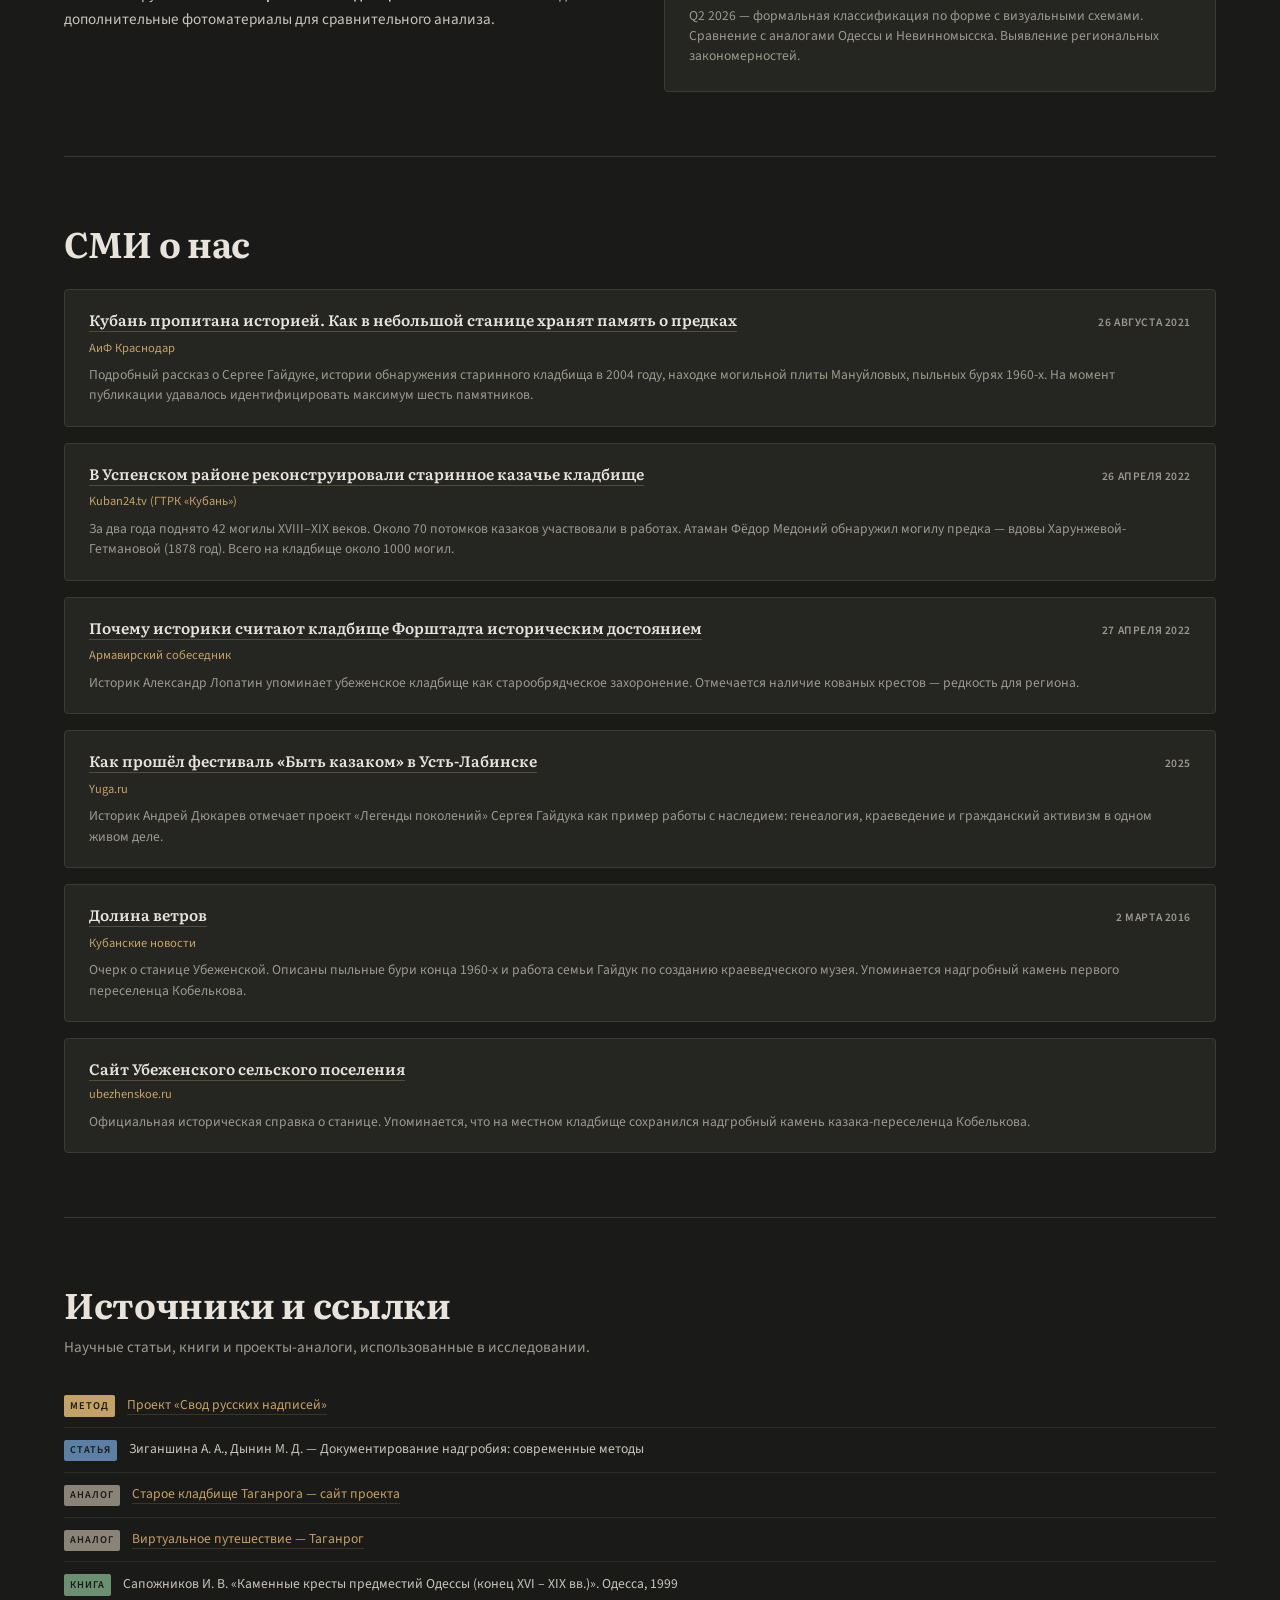
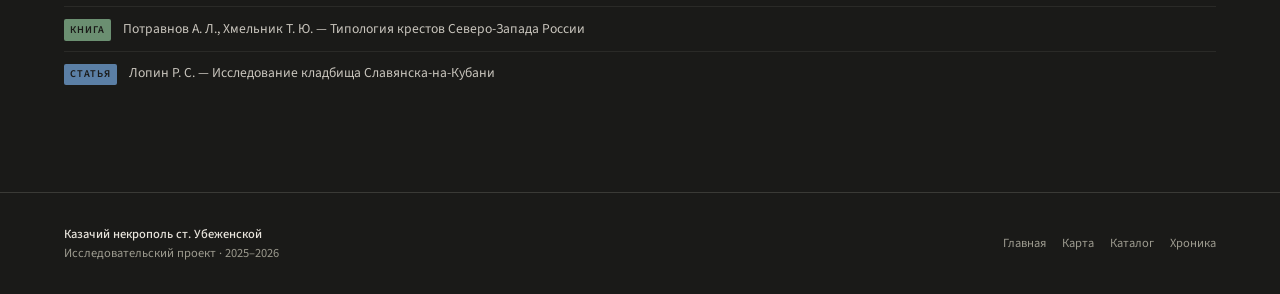
==== commit f7268452: "Update about.html" ====
--- a/about.html
+++ b/about.html
@@ -94,27 +94,37 @@
   <!-- ── Введение ── -->
   <section class="section" style="border-top:none; padding-top:3rem;">
     <div class="section-title">Казачий некрополь станицы Убеженской</div>
+    <div class="section-grid">
+      <div class="prose">
+        <p>На юге Краснодарского края, в Успенском районе, стоит станица Убеженская. Когда-то здесь, на правом берегу Кубани, прятались от крепостного права беглые крестьяне — они и дали месту название: Убежище. В 1793 году Суворов, осматривая кубанское правобережье, закрепил здесь редут Убежный. А через год сюда по государеву указу переселились девять семей донских казаков — так появилась станица.</p>
+        <p>На местном кладбище до сих пор стоят каменные кресты и плиты тех первых казаков — конца XVIII и XIX века. Среди них — надгробие одного из первых переселенцев, казака Кобелькова, чьё имя нашлось в исповедной росписи 1827 года. Но большинство надгробий долгое время были скрыты под землёй — и забыты.</p>
+      </div>
+      <div>
+        <img src="photos/ubezenskaya_sunset.jpg" alt="Вид на станицу Убеженскую" style="width:100%; border-radius:4px; border:1px solid var(--bd);">
+        <p style="font-size:.75rem; color:var(--mt); margin-top:.5rem;">Вид на станицу Убеженскую, Успенский район, Краснодарский край</p>
+      </div>
+    </div>
+  </section>
+
+  <!-- ── История ── -->
+  <section class="section">
     <div class="prose" style="max-width:800px;">
-      <p>Станица Убеженская расположена на правом берегу Кубани, у подножия Армавирского нагорья, в Успенском районе Краснодарского края. Своё название она получила от беглых крепостных крестьян из центральных областей России, которые называли место своего проживания Убежищем. В 1793 году, в ходе осмотра Александром Суворовым кубанского правобережья, поселение получило статус населённого пункта как редут Убежный. В 1794 году девять семей донских казаков, переселённых по государеву велению, переименовали его в станицу Убеженскую.</p>
-      <p>На старом кладбище станицы сохранились каменные кресты и надгробные плиты казаков-старожилов, датируемые концом XVIII — началом XX века. Среди них — надгробный камень одного из первых переселенцев, казака Кобелькова, упомянутого в исповедной росписи 1827 года.</p>
-
       <h4>Пыльные бури и забвение</h4>
-      <p>В 1960-е годы на Успенский район обрушились пыльные бури. Станица, расположенная в так называемом «армавирском коридоре» — природном ветровом тоннеле — пострадала особенно сильно. Некоторые дома заносило пылью по крышу. На кладбище памятники оказались под двухметровым слоем грунта: на поверхности виднелись лишь верхушки крестов. Старинная часть кладбища заросла непроходимыми кустами и была фактически заброшена на десятилетия.</p>
+      <p>В 1960-х на Успенский район обрушились страшные пыльные бури. Станица стоит в так называемом «армавирском коридоре» — природном ветровом тоннеле — и досталось ей сильнее всех. Дома заносило по крышу. А на кладбище памятники ушли под двухметровый слой земли. На поверхности остались только верхушки крестов. Старинная часть кладбища заросла кустарником и была забыта на десятилетия.</p>
 
       <h4>Первые находки (2004)</h4>
-      <p>В 2004 году учитель истории местной школы Сергей Александрович Гайдук, ведя историко-краеведческий кружок «Обелиск», обнаружил, что заросший участок на окраине действующего кладбища — это место старинных казачьих захоронений. Была найдена и очищена могильная плита с фамилией «Мануйловы». В школьном музее нашлась фотография этой семьи — так начала восстанавливаться связь между надгробиями и конкретными людьми.</p>
+      <p>В 2004 году школьный учитель истории Сергей Гайдук, занимаясь краеведением с учениками кружка «Обелиск», понял, что заросший участок на краю действующего кладбища — это старинные казачьи захоронения. Ребята расчистили первую плиту — на ней было имя «Мануйловы». А в школьном музее нашлась фотография этой семьи. Так впервые удалось связать конкретное надгробие с конкретными людьми.</p>
 
       <h4>Реконструкция (2020–2022)</h4>
-      <p>Став главой Убеженского сельского поселения, Сергей Гайдук инициировал масштабную реконструкцию некрополя. В работах участвовали около 70 потомков казаков — жителей станицы. За два года было поднято из-под земли более 40 надгробий и крестов XVIII–XIX веков. Каждый камень нумеровали. Разрушенные склепы собирали по фрагментам. Выкопанные каменные кресты и плиты устанавливали на залитые бетонные подушки, чтобы предотвратить повторное погружение в грунт.</p>
-      <p>В ходе этих работ атаман Убеженского хуторского казачьего общества Фёдор Медоний обнаружил могилу своего предка — вдовы Харунжевой-Гетмановой (1878 год). На кладбище находится около 1000 захоронений, из которых лишь около 100 оказались на поверхности — остальные по-прежнему под землёй.</p>
-      <p>Историк Александр Лопатин отнёс убеженское кладбище к старообрядческим захоронениям Средней Кубани и отметил наличие кованых крестов — редкость для региона, где железо в XIX веке было дорогим материалом.</p>
+      <p>Когда Сергей Гайдук стал главой Убеженского поселения, он взялся за масштабную реконструкцию. Около 70 жителей станицы — потомков тех самых казаков — вышли на работы. За два года подняли из-под земли более 40 крестов и плит XVIII–XIX веков. Каждый камень пронумеровали. Разрушенные склепы собирали по кускам. Кресты ставили на бетонные подушки, чтобы они больше не уходили в грунт.</p>
+      <p>Во время работ атаман Фёдор Медоний нашёл могилу своего предка — вдовы Харунжевой-Гетмановой (1878 год). Всего на кладбище около 1000 захоронений, но на поверхности оказались лишь около 100 — остальные до сих пор под землёй.</p>
 
       <h4>Проект «Легенды поколений»</h4>
-      <p>С 2020 года Сергей Гайдук ведёт проект «Легенды поколений», объединяющий генеалогические исследования, краеведение и восстановление некрополя. На фестивале «Быть казаком» в Усть-Лабинске (2025) историк Андрей Дюкарев выделил этот проект как пример нового подхода к казачьему наследию.</p>
-
-      <h4>Что было известно к началу 2025 года</h4>
-      <p>К моменту начала систематической работы по оцифровке некрополя на кладбище находились каменные кресты и плиты предположительно XVIII–XIX веков. Более 40 надгробий были подняты из-под земли и установлены на подушки. Идентифицировать удавалось не более шести памятников. Единственная подтверждённая фамилия на плите — Мануйловы. Надгробный камень первого переселенца Кобелькова упоминался как ориентир, но системного каталога не существовало. Никакой типологии крестов, координатной привязки или научного описания объектов не проводилось. Аналогичных системных проектов по казачьим некрополям в России не существовало.</p>
-      <p><strong>Именно с этой точки в 2025 году началась работа по созданию первого систематического каталога, GPS-картирования и научного описания казачьего некрополя станицы Убеженской.</strong></p>
+      <p>С 2020 года Сергей Гайдук ведёт проект «Легенды поколений» — это и генеалогия, и краеведение, и физическое восстановление некрополя. На фестивале «Быть казаком» в Усть-Лабинске (2025) историк Андрей Дюкарев назвал это примером нового подхода к казачьему наследию.</p>
+
+      <h4>С чего мы начинали в 2025 году</h4>
+      <p>Когда мы приступили к системной оцифровке, ситуация была такой: более 40 надгробий подняты, но опознать удавалось не больше шести. Единственная подтверждённая фамилия — Мануйловы. Камень Кобелькова упоминался как ориентир, но никакого каталога не было. Ни типологии крестов, ни координат, ни научных описаний — ничего. Аналогичных проектов по казачьим некрополям в России не существовало.</p>
+      <p><strong>С этой точки мы и начали — создавать первый систематический каталог, GPS-карту и научное описание казачьего некрополя.</strong></p>
     </div>
   </section>
 
@@ -279,7 +289,7 @@
   <div class="footer-inner">
     <div class="footer-left">
       <strong>Казачий некрополь ст. Убеженской</strong><br>
-      Исследовательский проект · 2004–2026
+      Исследовательский проект · 2025–2026
     </div>
     <div class="footer-links">
       <a href="index.html">Главная</a>
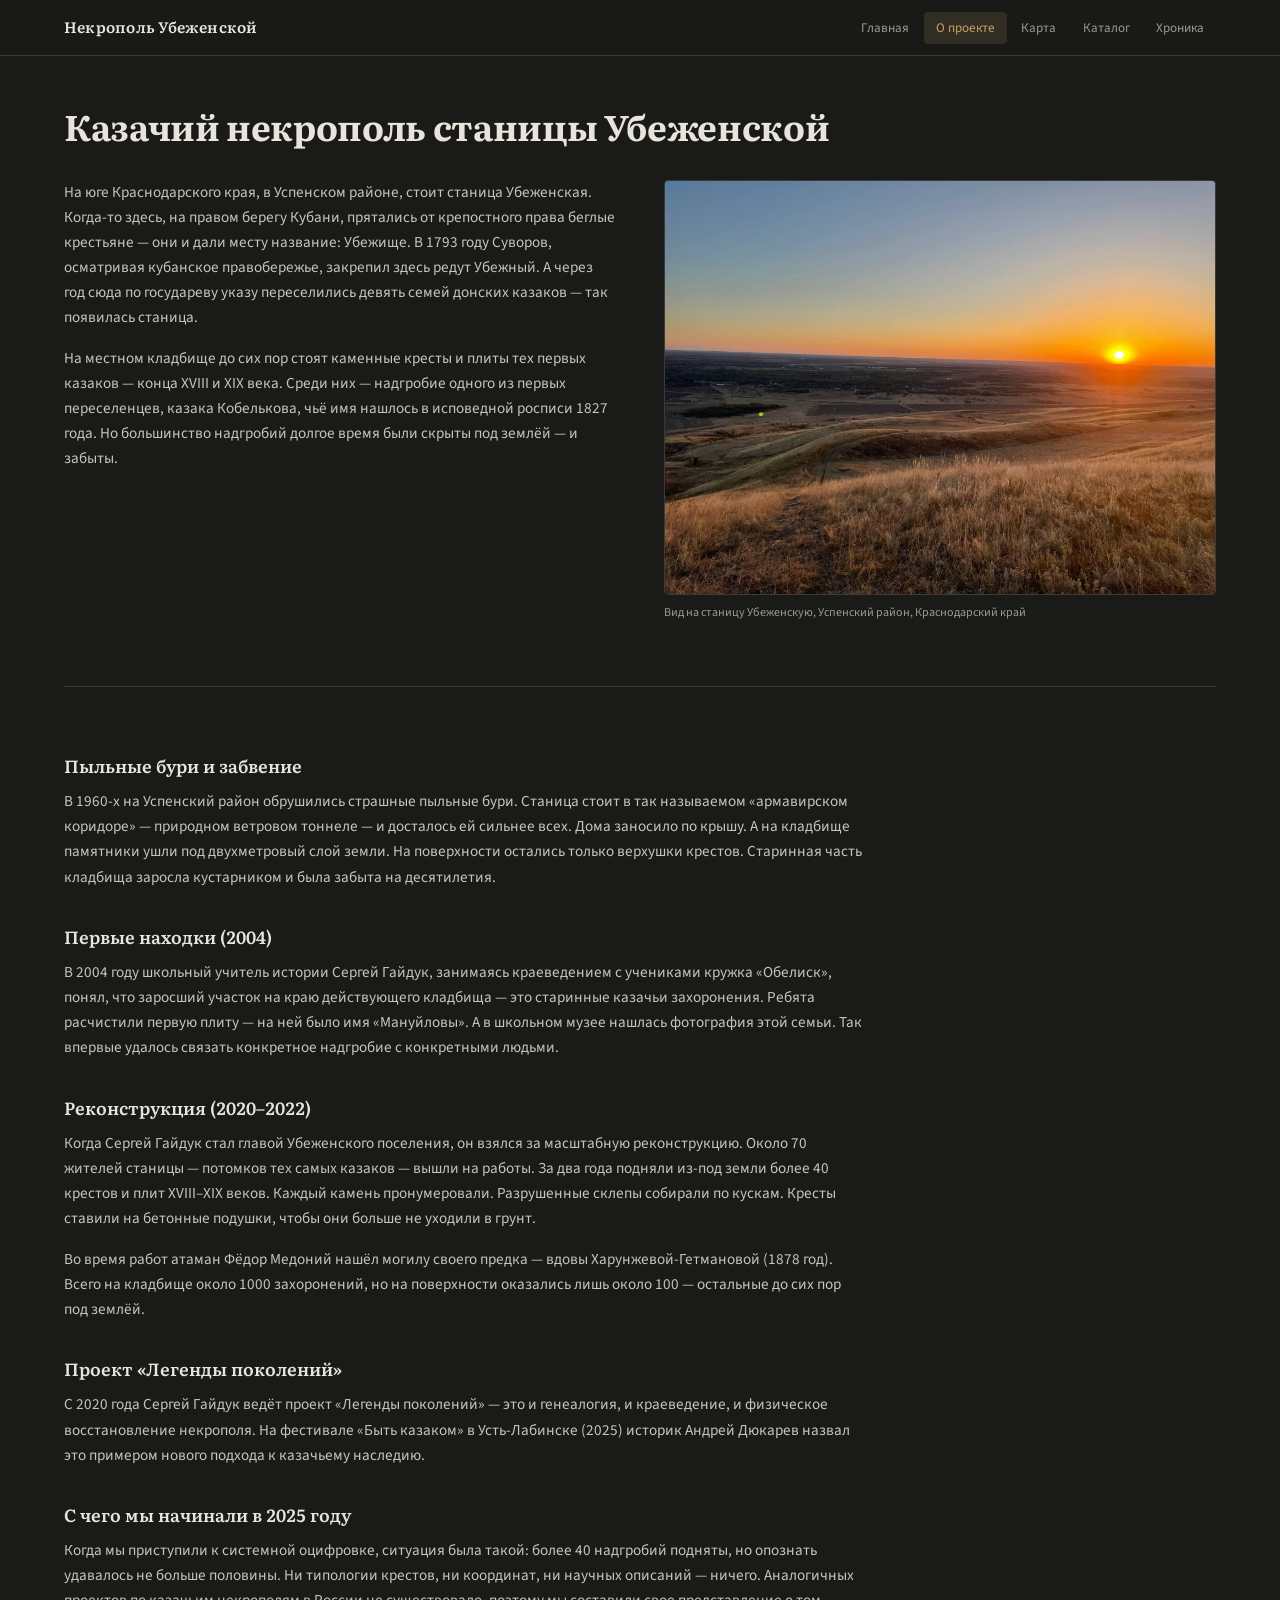
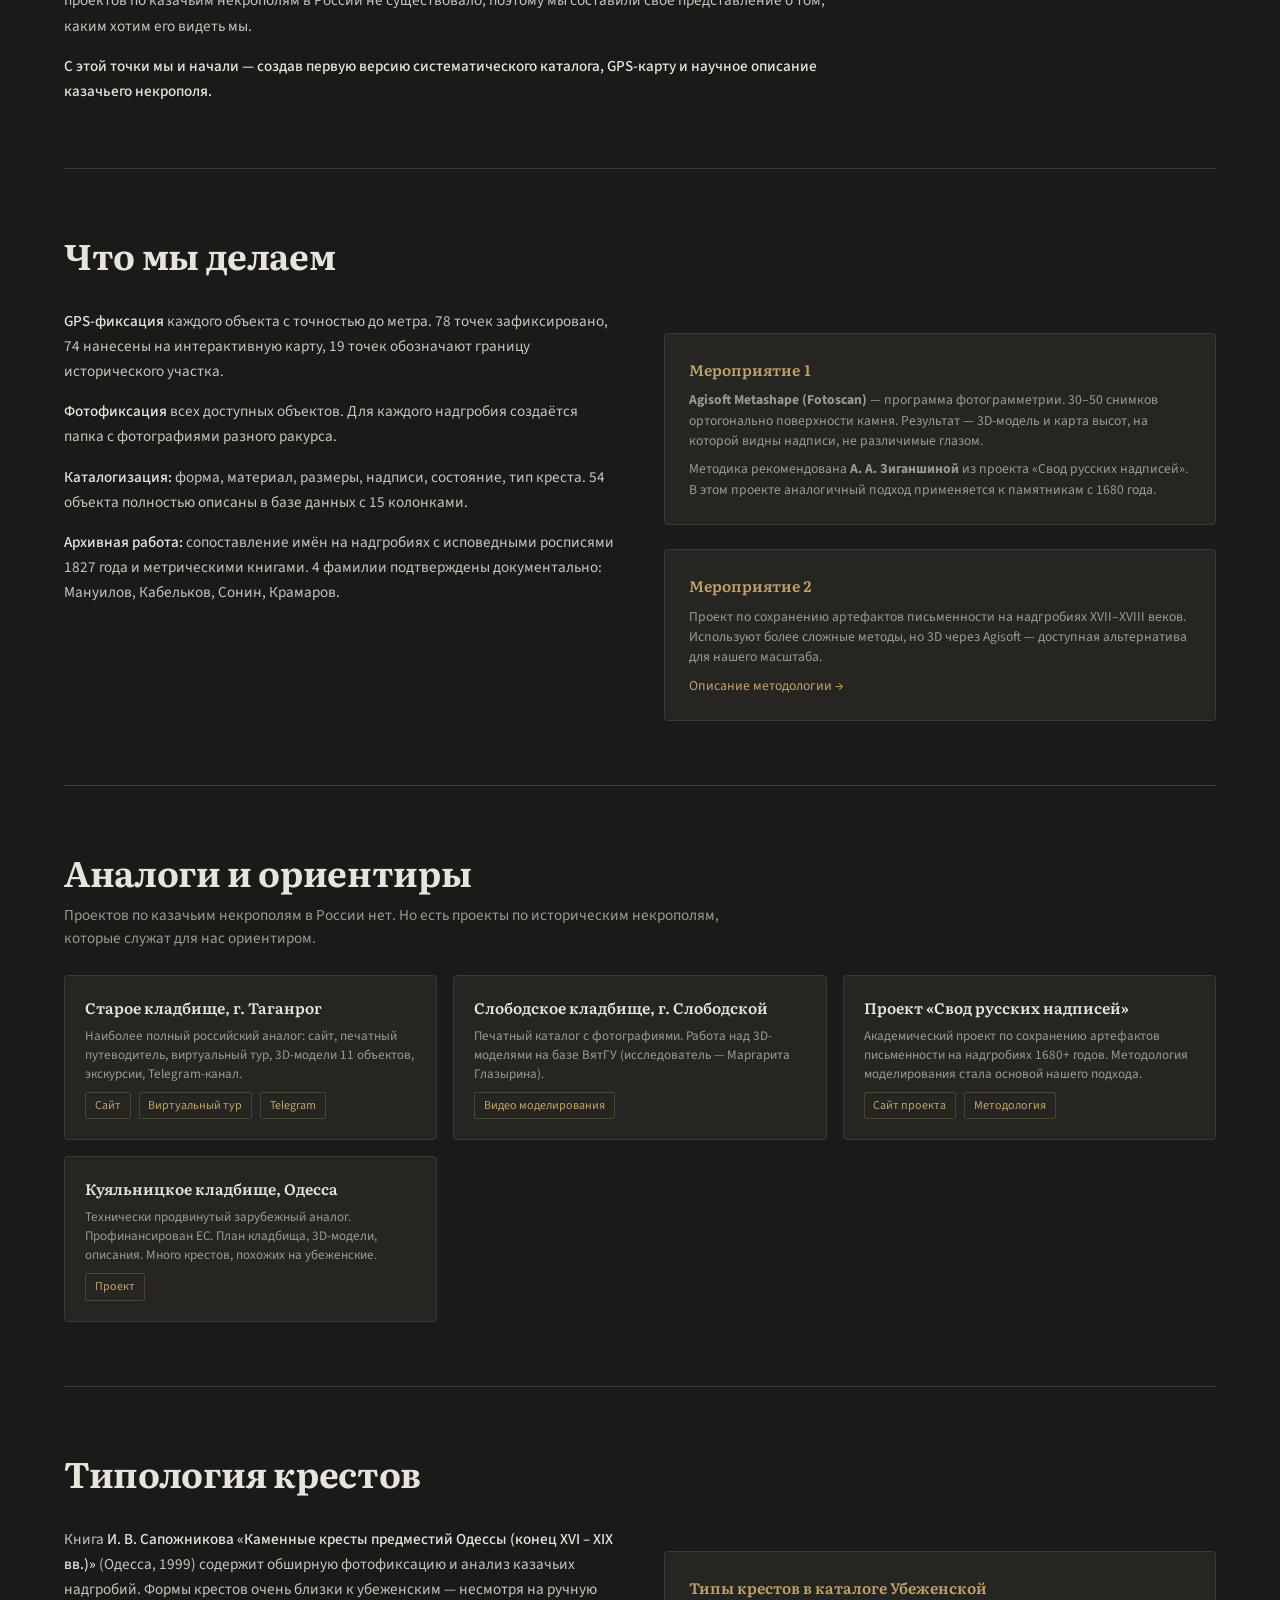
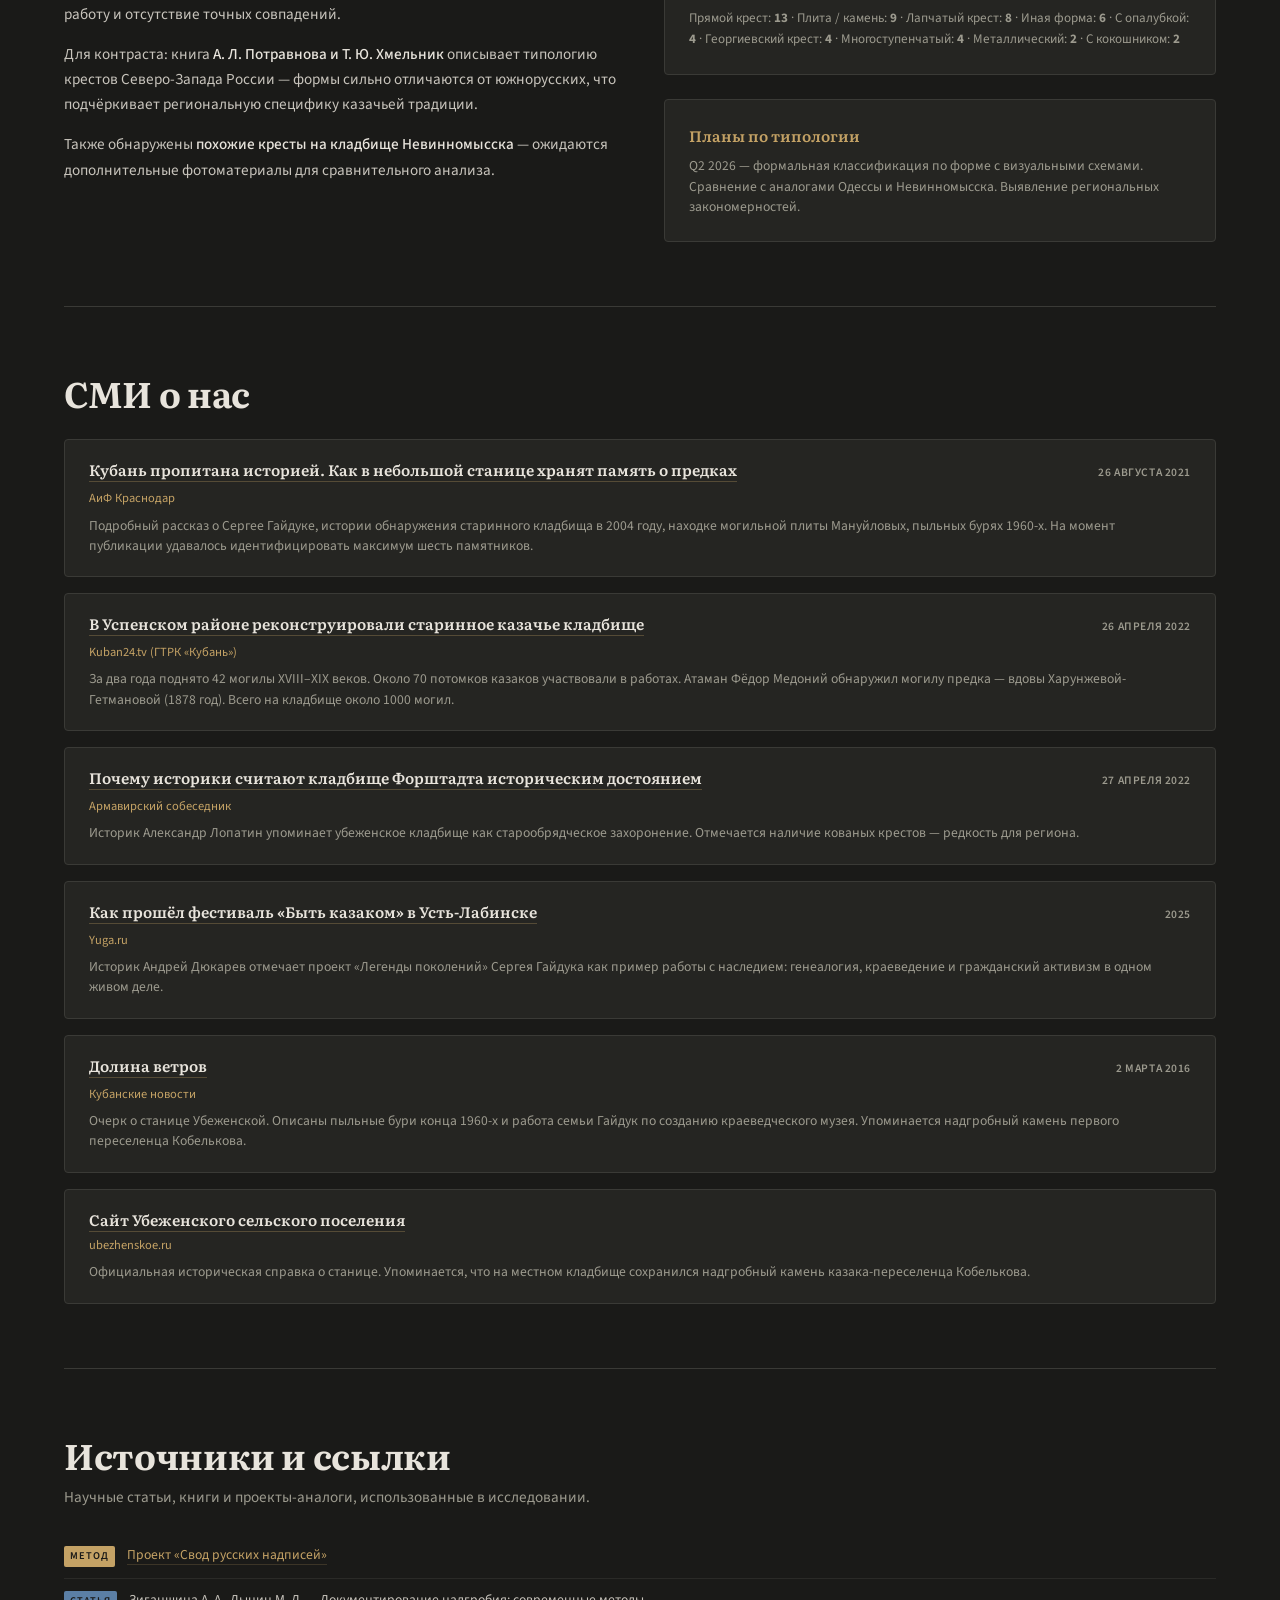
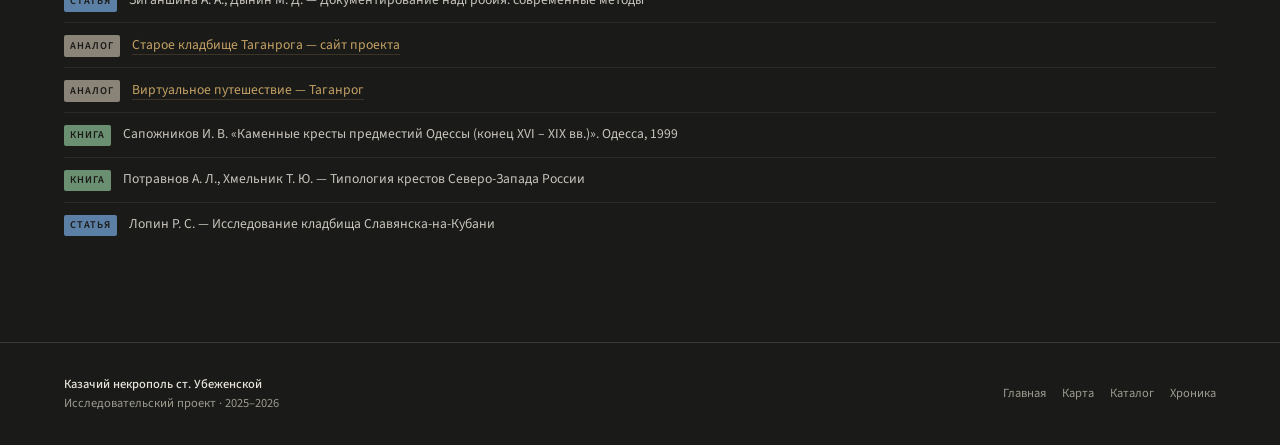
==== commit dd69c377: "Update about.html" ====
--- a/about.html
+++ b/about.html
@@ -123,8 +123,8 @@
       <p>С 2020 года Сергей Гайдук ведёт проект «Легенды поколений» — это и генеалогия, и краеведение, и физическое восстановление некрополя. На фестивале «Быть казаком» в Усть-Лабинске (2025) историк Андрей Дюкарев назвал это примером нового подхода к казачьему наследию.</p>
 
       <h4>С чего мы начинали в 2025 году</h4>
-      <p>Когда мы приступили к системной оцифровке, ситуация была такой: более 40 надгробий подняты, но опознать удавалось не больше шести. Единственная подтверждённая фамилия — Мануйловы. Камень Кобелькова упоминался как ориентир, но никакого каталога не было. Ни типологии крестов, ни координат, ни научных описаний — ничего. Аналогичных проектов по казачьим некрополям в России не существовало.</p>
-      <p><strong>С этой точки мы и начали — создавать первый систематический каталог, GPS-карту и научное описание казачьего некрополя.</strong></p>
+      <p>Когда мы приступили к системной оцифровке, ситуация была такой: более 40 надгробий подняты, но опознать удавалось не больше половины. Ни типологии крестов, ни координат, ни научных описаний — ничего. Аналогичных проектов по казачьим некрополям в России не существовало, поэтому мы составили свое представление о том, каким хотим его видеть мы.</p>
+      <p><strong>С этой точки мы и начали — создав первую версию систематического каталога, GPS-карту и научное описание казачьего некрополя.</strong></p>
     </div>
   </section>
 
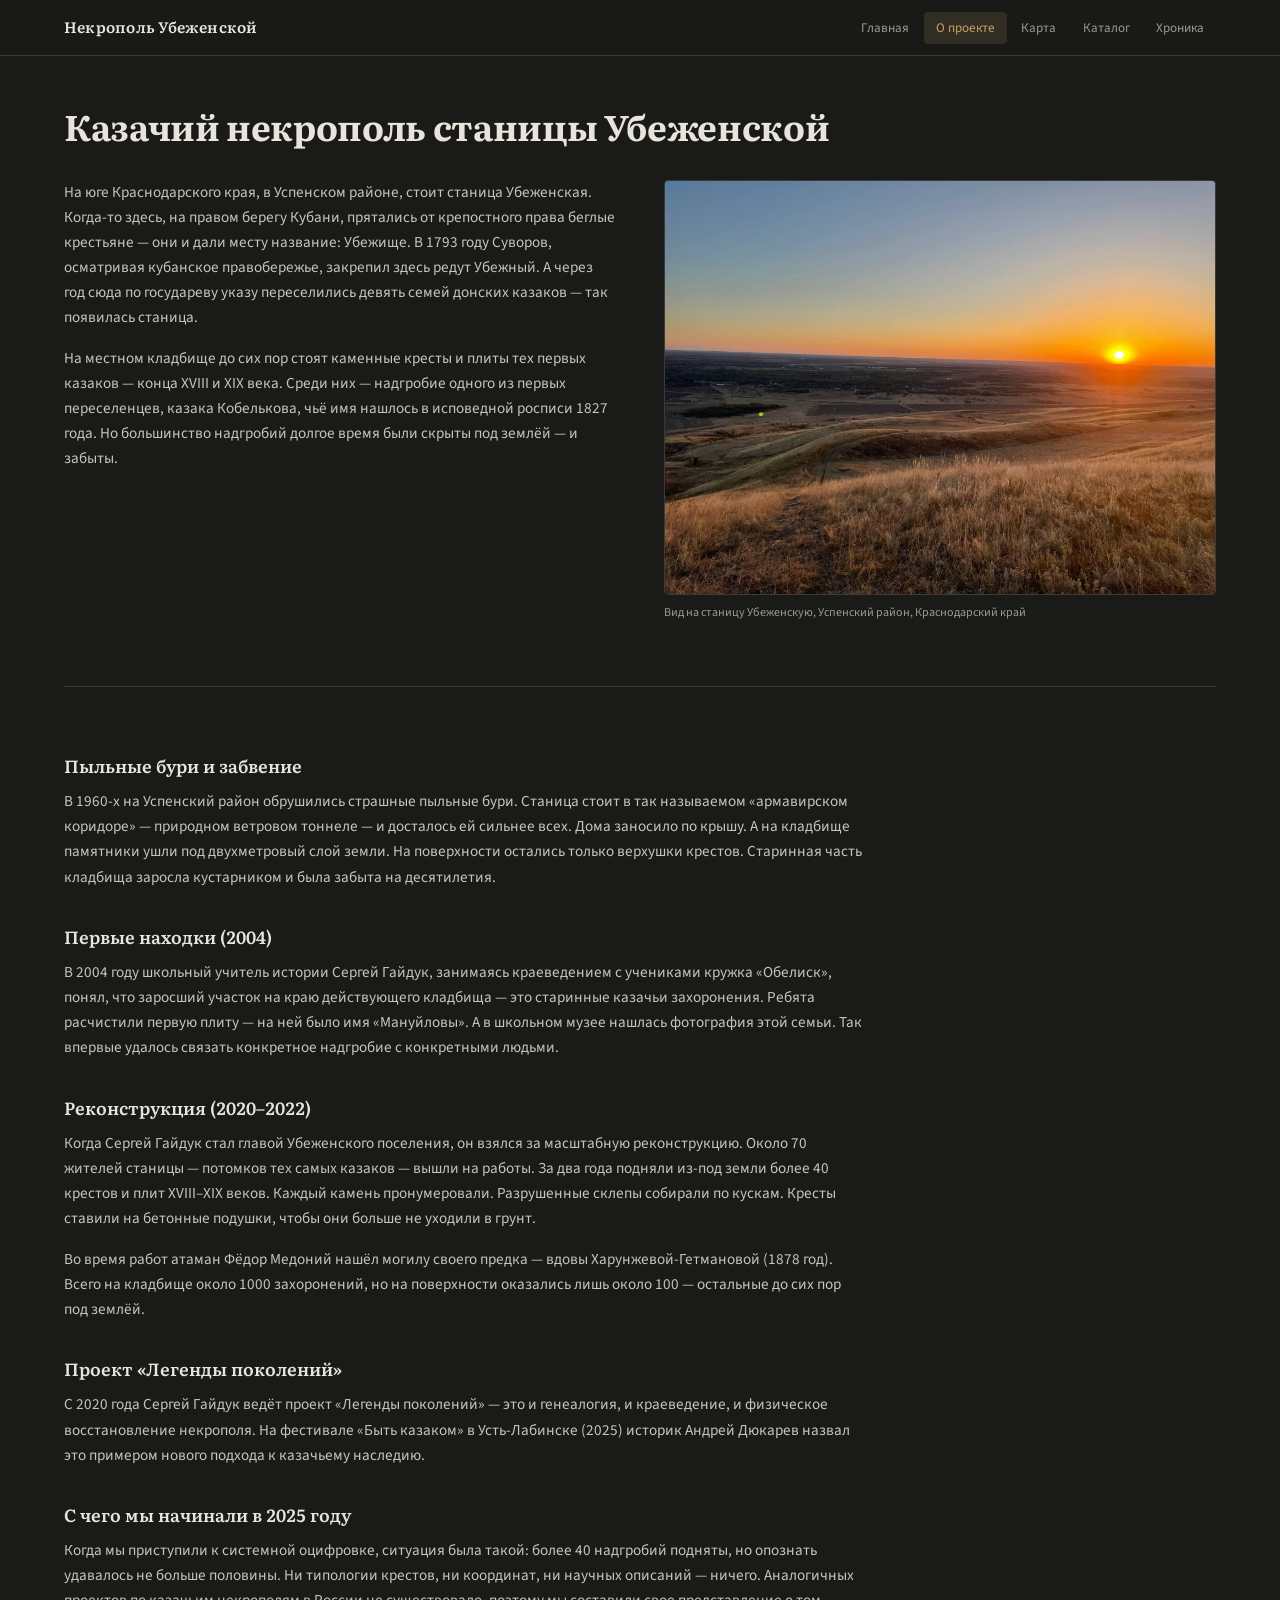
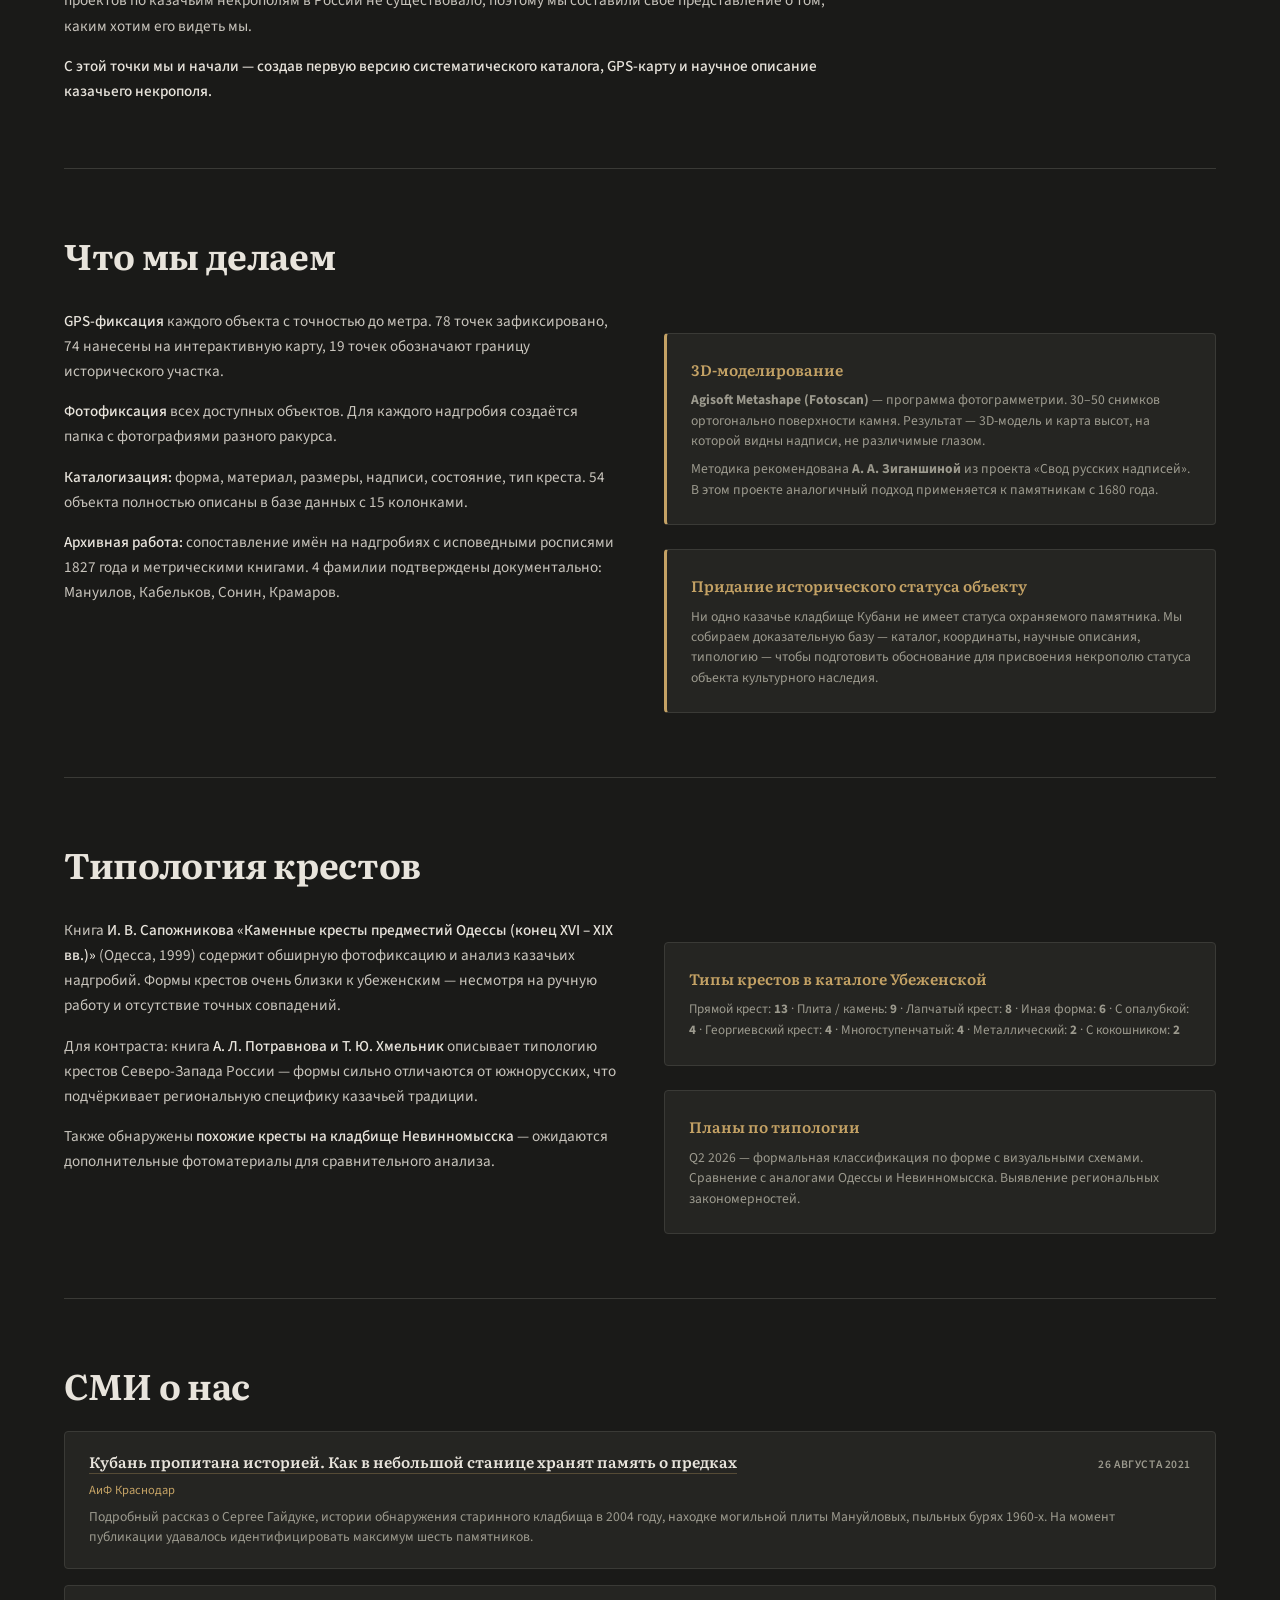
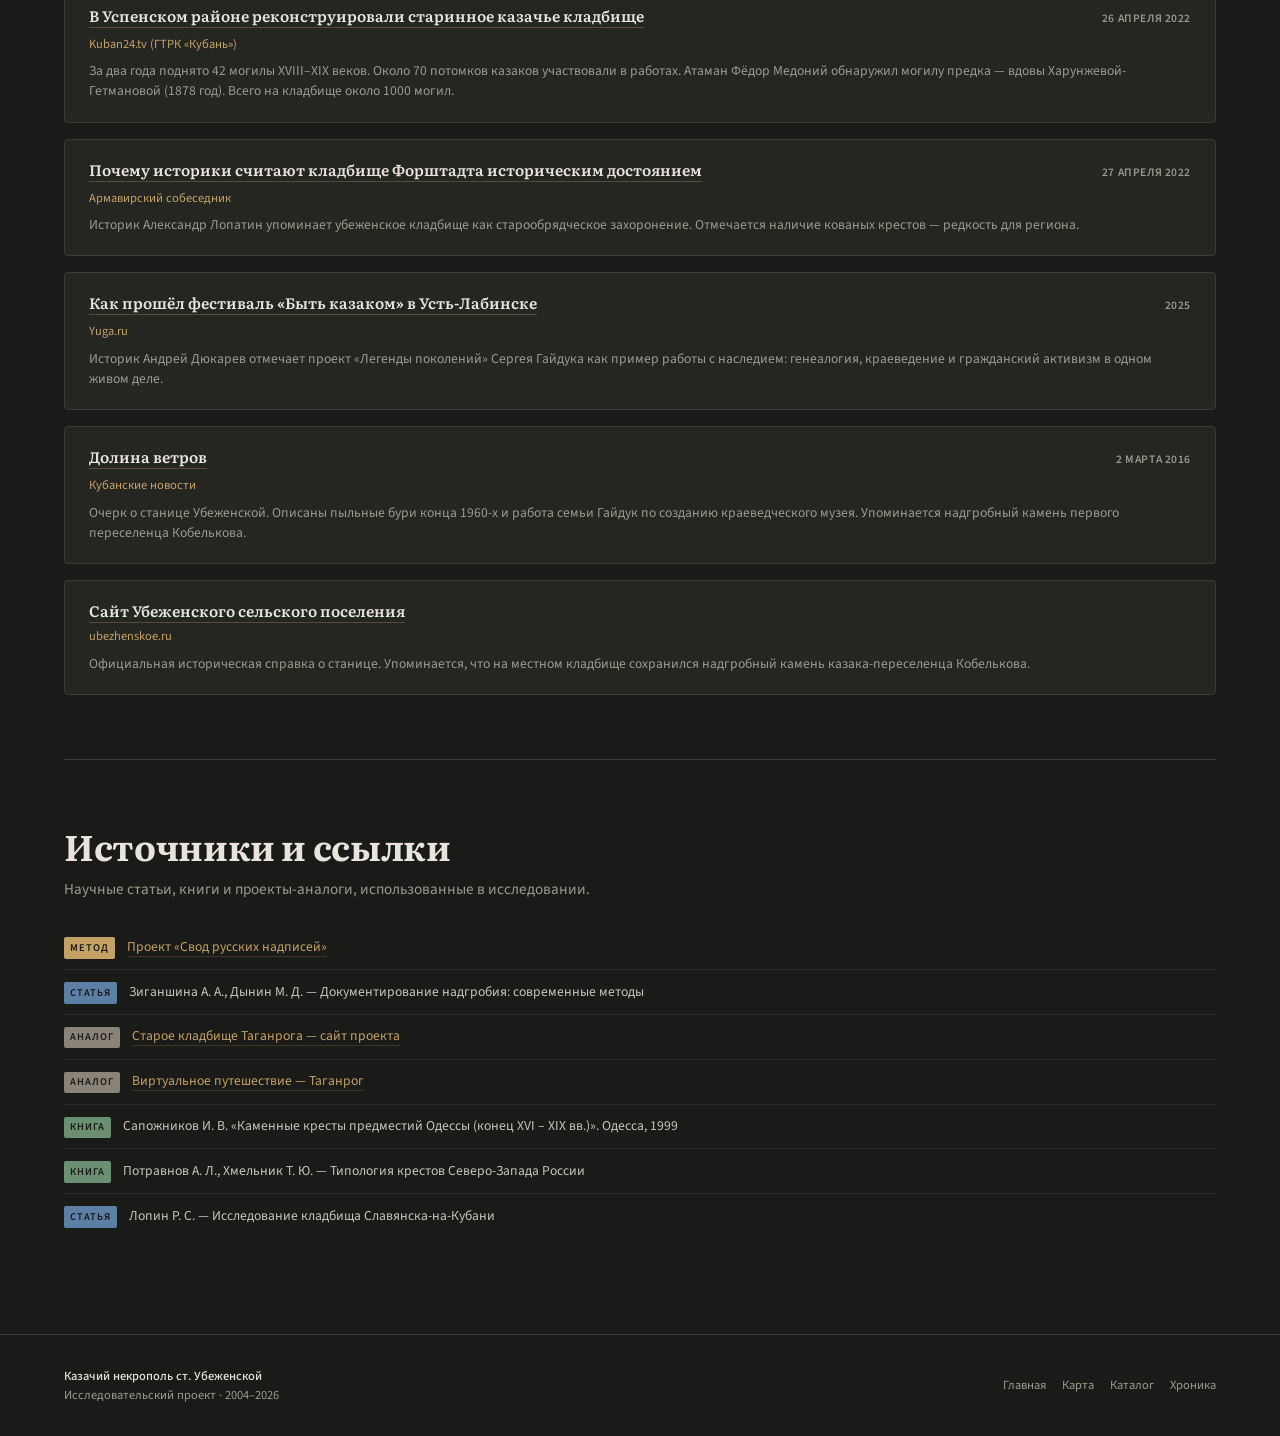
==== commit a3e92f04: "Update about.html" ====
--- a/about.html
+++ b/about.html
@@ -30,15 +30,6 @@
 .method-card:last-child { margin-bottom: 0; }
 .method-card h4 { font-family: var(--fd); font-size: .95rem; font-weight: 600; color: var(--ac); margin-bottom: .5rem; }
 .method-card p { font-size: .85rem; color: var(--mt); line-height: 1.5; }
-/* Аналоги */
-.analogues { display: grid; grid-template-columns: repeat(auto-fit, minmax(300px, 1fr)); gap: 1rem; margin-top: 1.5rem; }
-.analogue-card { background: var(--sf); border: 1px solid var(--bd); border-radius: 4px; padding: 1.25rem; transition: border-color .2s; }
-.analogue-card:hover { border-color: var(--bd-light, #4a4a44); }
-.analogue-card h4 { font-family: var(--fd); font-size: .95rem; font-weight: 600; margin-bottom: .4rem; }
-.analogue-card p { font-size: .82rem; color: var(--mt); line-height: 1.45; margin-bottom: .5rem; }
-.analogue-links { display: flex; flex-wrap: wrap; gap: .5rem; }
-.analogue-links a { font-size: .75rem; color: var(--ac); border: 1px solid rgba(196,162,101,.25); padding: .2rem .55rem; border-radius: 2px; transition: all .2s; }
-.analogue-links a:hover { background: rgba(196,162,101,.15); border-color: var(--ac); opacity: 1; }
 /* СМИ */
 .media-list { margin-top: 1.5rem; }
 .media-item {
@@ -69,7 +60,6 @@
 /* Адаптив */
 @media (max-width: 768px) {
   .section-grid { grid-template-columns: 1fr !important; gap: 2rem !important; }
-  .analogues { grid-template-columns: 1fr; }
 }
 </style>
 </head>
@@ -139,54 +129,14 @@
         <p><strong>Архивная работа:</strong> сопоставление имён на надгробиях с исповедными росписями 1827 года и метрическими книгами. 4 фамилии подтверждены документально: Мануилов, Кабельков, Сонин, Крамаров.</p>
       </div>
       <div>
-        <div class="method-card">
-          <h4>Мероприятие 1</h4>
+        <div class="method-card" style="border-left:3px solid var(--ac);">
+          <h4>3D-моделирование</h4>
           <p><strong>Agisoft Metashape (Fotoscan)</strong> — программа фотограмметрии. 30–50 снимков ортогонально поверхности камня. Результат — 3D-модель и карта высот, на которой видны надписи, не различимые глазом.</p>
           <p style="margin-top:.5rem">Методика рекомендована <strong>А. А. Зиганшиной</strong> из проекта «Свод русских надписей». В этом проекте аналогичный подход применяется к памятникам с 1680 года.</p>
         </div>
-        <div class="method-card">
-          <h4>Мероприятие 2</h4>
-          <p>Проект по сохранению артефактов письменности на надгробиях XVII–XVIII веков. Используют более сложные методы, но 3D через Agisoft — доступная альтернатива для нашего масштаба.</p>
-          <p style="margin-top:.5rem"><a href="https://cir.rssda.su/methodology/" target="_blank">Описание методологии &#8594;</a></p>
-        </div>
-      </div>
-    </div>
-  </section>
-
-  <!-- ── Аналоги ── -->
-  <section class="section">
-    <div class="section-title">Аналоги и ориентиры</div>
-    <div class="section-desc">Проектов по казачьим некрополям в России нет. Но есть проекты по историческим некрополям, которые служат для нас ориентиром.</div>
-    <div class="analogues">
-      <div class="analogue-card">
-        <h4>Старое кладбище, г. Таганрог</h4>
-        <p>Наиболее полный российский аналог: сайт, печатный путеводитель, виртуальный тур, 3D-модели 11 объектов, экскурсии, Telegram-канал.</p>
-        <div class="analogue-links">
-          <a href="http://cemetery.su/" target="_blank">Сайт</a>
-          <a href="https://marfano.ru/pltg/" target="_blank">Виртуальный тур</a>
-          <a href="https://t.me/cemetery_su/" target="_blank">Telegram</a>
-        </div>
-      </div>
-      <div class="analogue-card">
-        <h4>Слободское кладбище, г. Слободской</h4>
-        <p>Печатный каталог с фотографиями. Работа над 3D-моделями на базе ВятГУ (исследователь — Маргарита Глазырина).</p>
-        <div class="analogue-links">
-          <a href="https://youtu.be/vaxZ9yhS-w4?si=PpxFrS7foMEymR4q" target="_blank">Видео моделирования</a>
-        </div>
-      </div>
-      <div class="analogue-card">
-        <h4>Проект «Свод русских надписей»</h4>
-        <p>Академический проект по сохранению артефактов письменности на надгробиях 1680+ годов. Методология моделирования стала основой нашего подхода.</p>
-        <div class="analogue-links">
-          <a href="https://cir.rssda.su/" target="_blank">Сайт проекта</a>
-          <a href="https://cir.rssda.su/methodology/" target="_blank">Методология</a>
-        </div>
-      </div>
-      <div class="analogue-card">
-        <h4>Куяльницкое кладбище, Одесса</h4>
-        <p>Технически продвинутый зарубежный аналог. Профинансирован ЕС. План кладбища, 3D-модели, описания. Много крестов, похожих на убеженские.</p>
-        <div class="analogue-links">
-          <a href="https://pixelatedrealities.org/uk/portfolio/czvyntar-sotnykivskoyi-sichi/" target="_blank">Проект</a>
+        <div class="method-card" style="border-left:3px solid var(--ac);">
+          <h4>Придание исторического статуса объекту</h4>
+          <p>Ни одно казачье кладбище Кубани не имеет статуса охраняемого памятника. Мы собираем доказательную базу — каталог, координаты, научные описания, типологию — чтобы подготовить обоснование для присвоения некрополю статуса объекта культурного наследия.</p>
         </div>
       </div>
     </div>
@@ -289,7 +239,7 @@
   <div class="footer-inner">
     <div class="footer-left">
       <strong>Казачий некрополь ст. Убеженской</strong><br>
-      Исследовательский проект · 2025–2026
+      Исследовательский проект · 2004–2026
     </div>
     <div class="footer-links">
       <a href="index.html">Главная</a>
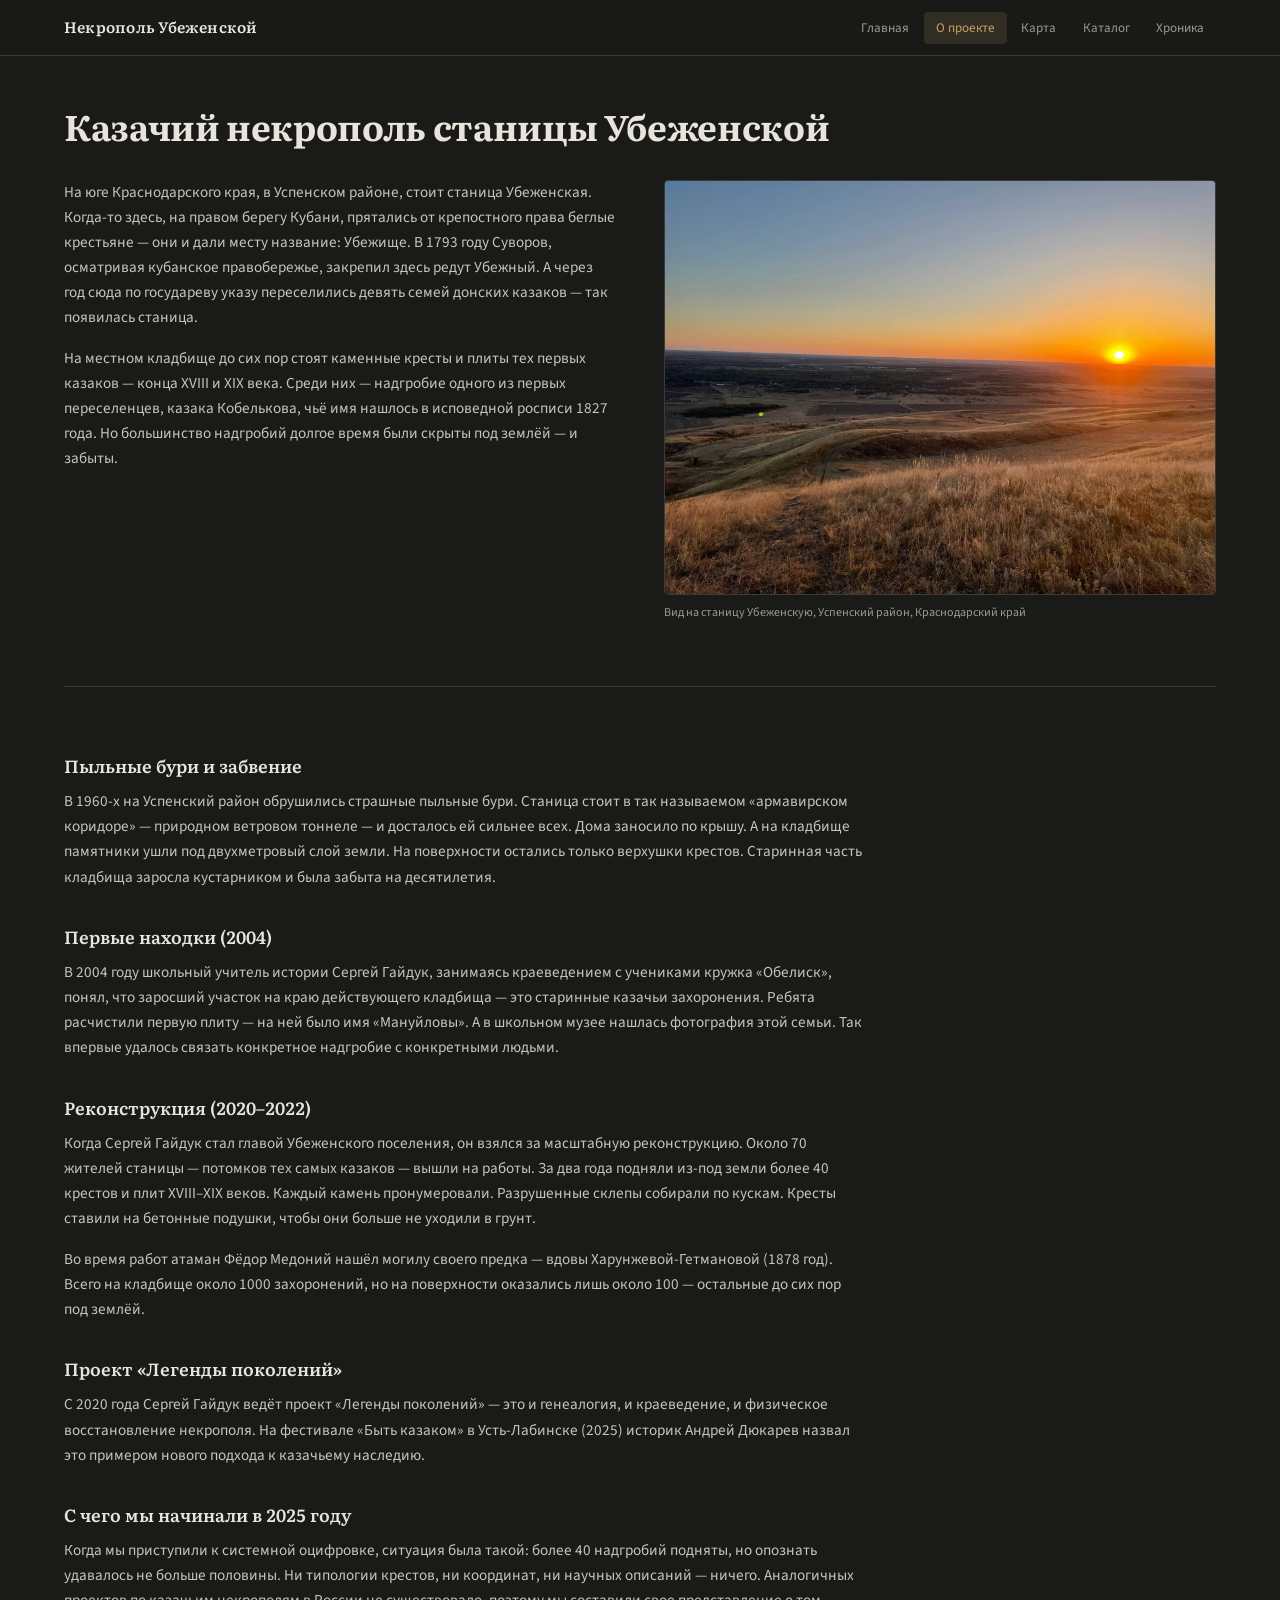
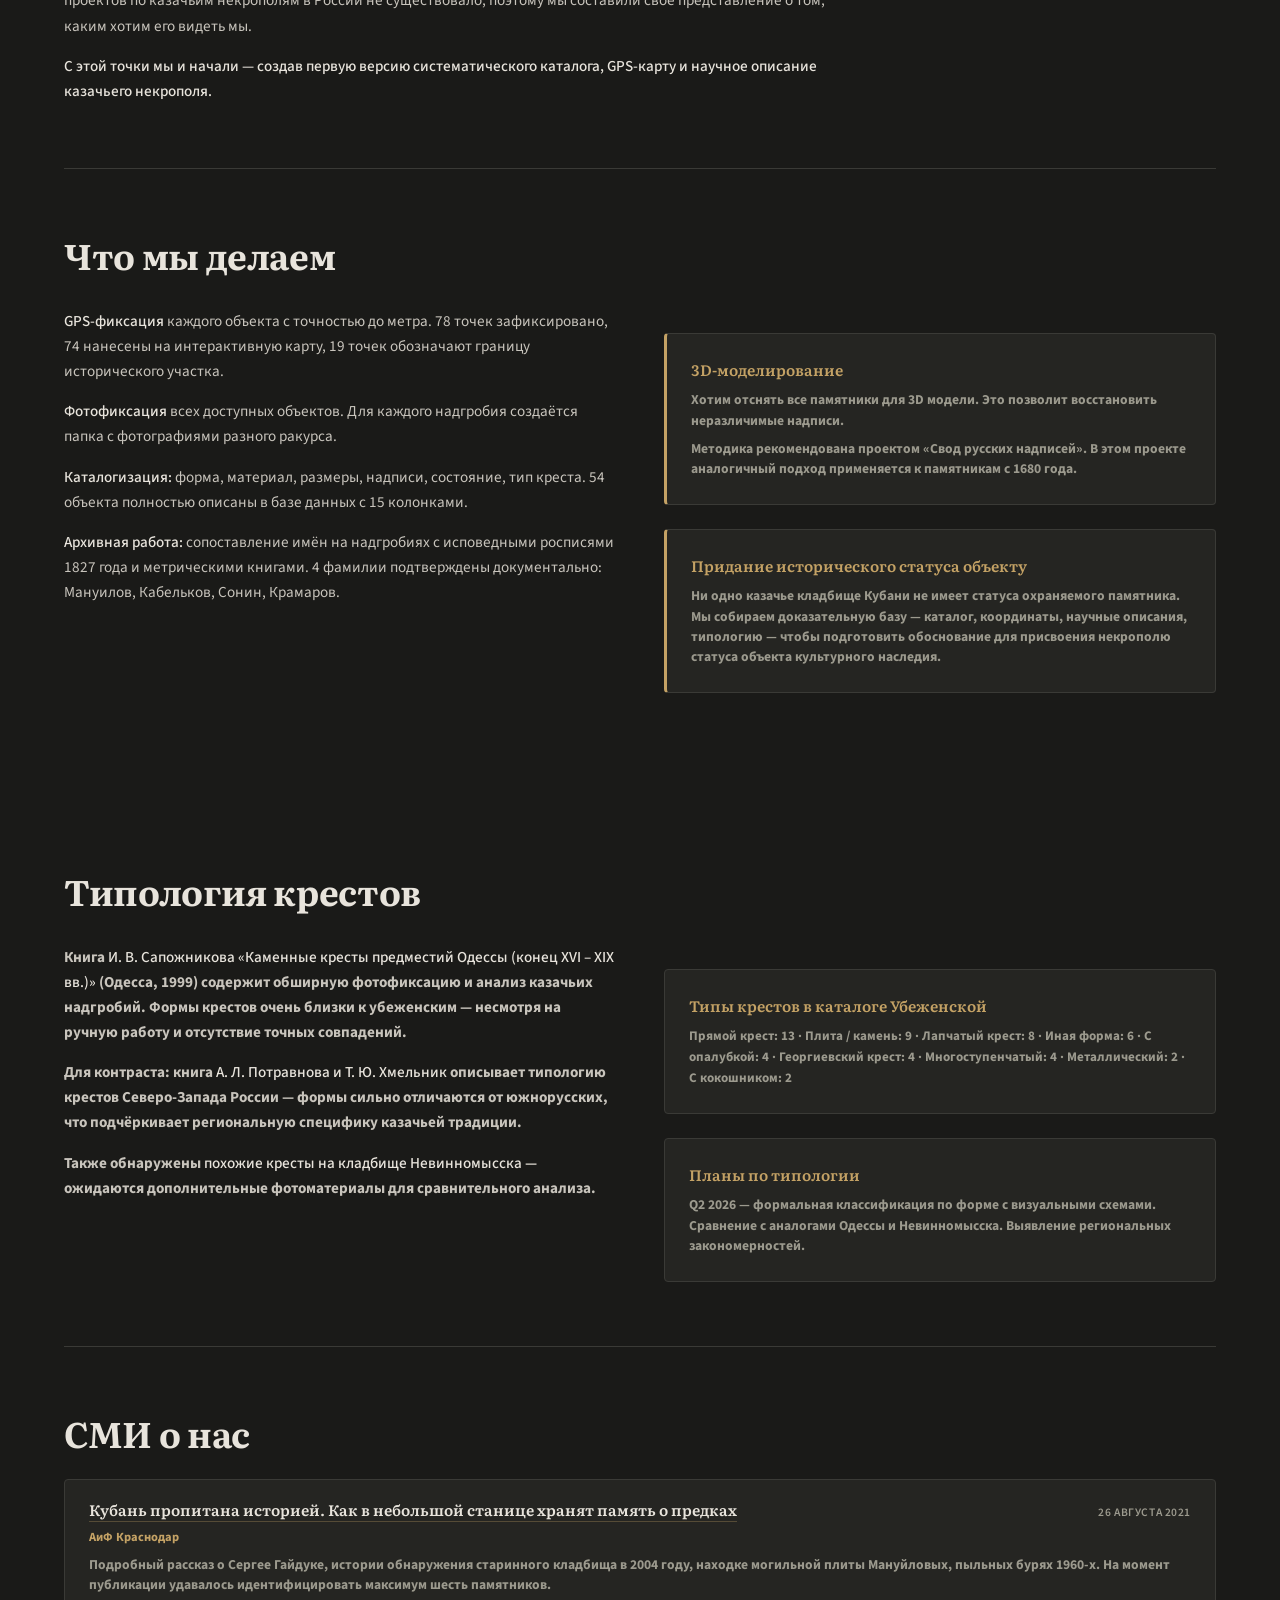
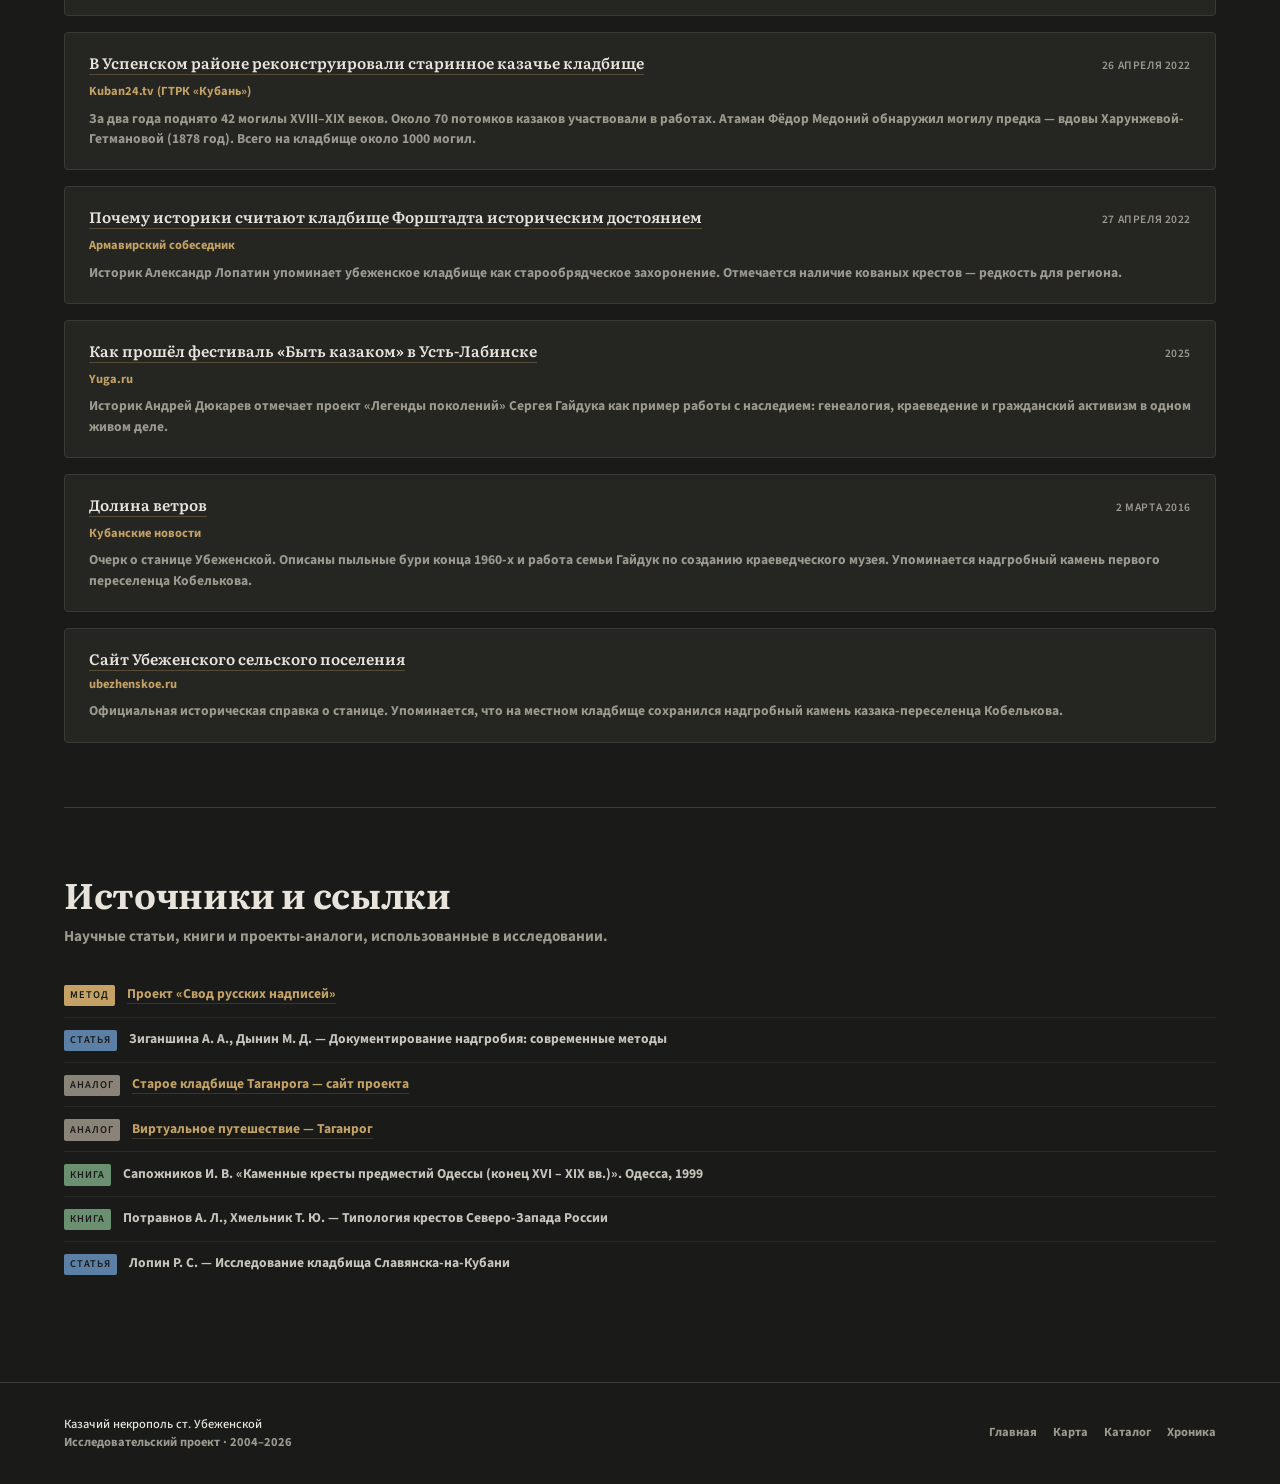
==== commit f4b246d8: "Update about.html" ====
--- a/about.html
+++ b/about.html
@@ -131,8 +131,8 @@
       <div>
         <div class="method-card" style="border-left:3px solid var(--ac);">
           <h4>3D-моделирование</h4>
-          <p><strong>Agisoft Metashape (Fotoscan)</strong> — программа фотограмметрии. 30–50 снимков ортогонально поверхности камня. Результат — 3D-модель и карта высот, на которой видны надписи, не различимые глазом.</p>
-          <p style="margin-top:.5rem">Методика рекомендована <strong>А. А. Зиганшиной</strong> из проекта «Свод русских надписей». В этом проекте аналогичный подход применяется к памятникам с 1680 года.</p>
+          <p><strong> Хотим отснять все памятники для 3D модели. Это позволит восстановить неразличимые надписи.</p>
+          <p style="margin-top:.5rem">Методика рекомендована проектом «Свод русских надписей». В этом проекте аналогичный подход применяется к памятникам с 1680 года.</p>
         </div>
         <div class="method-card" style="border-left:3px solid var(--ac);">
           <h4>Придание исторического статуса объекту</h4>
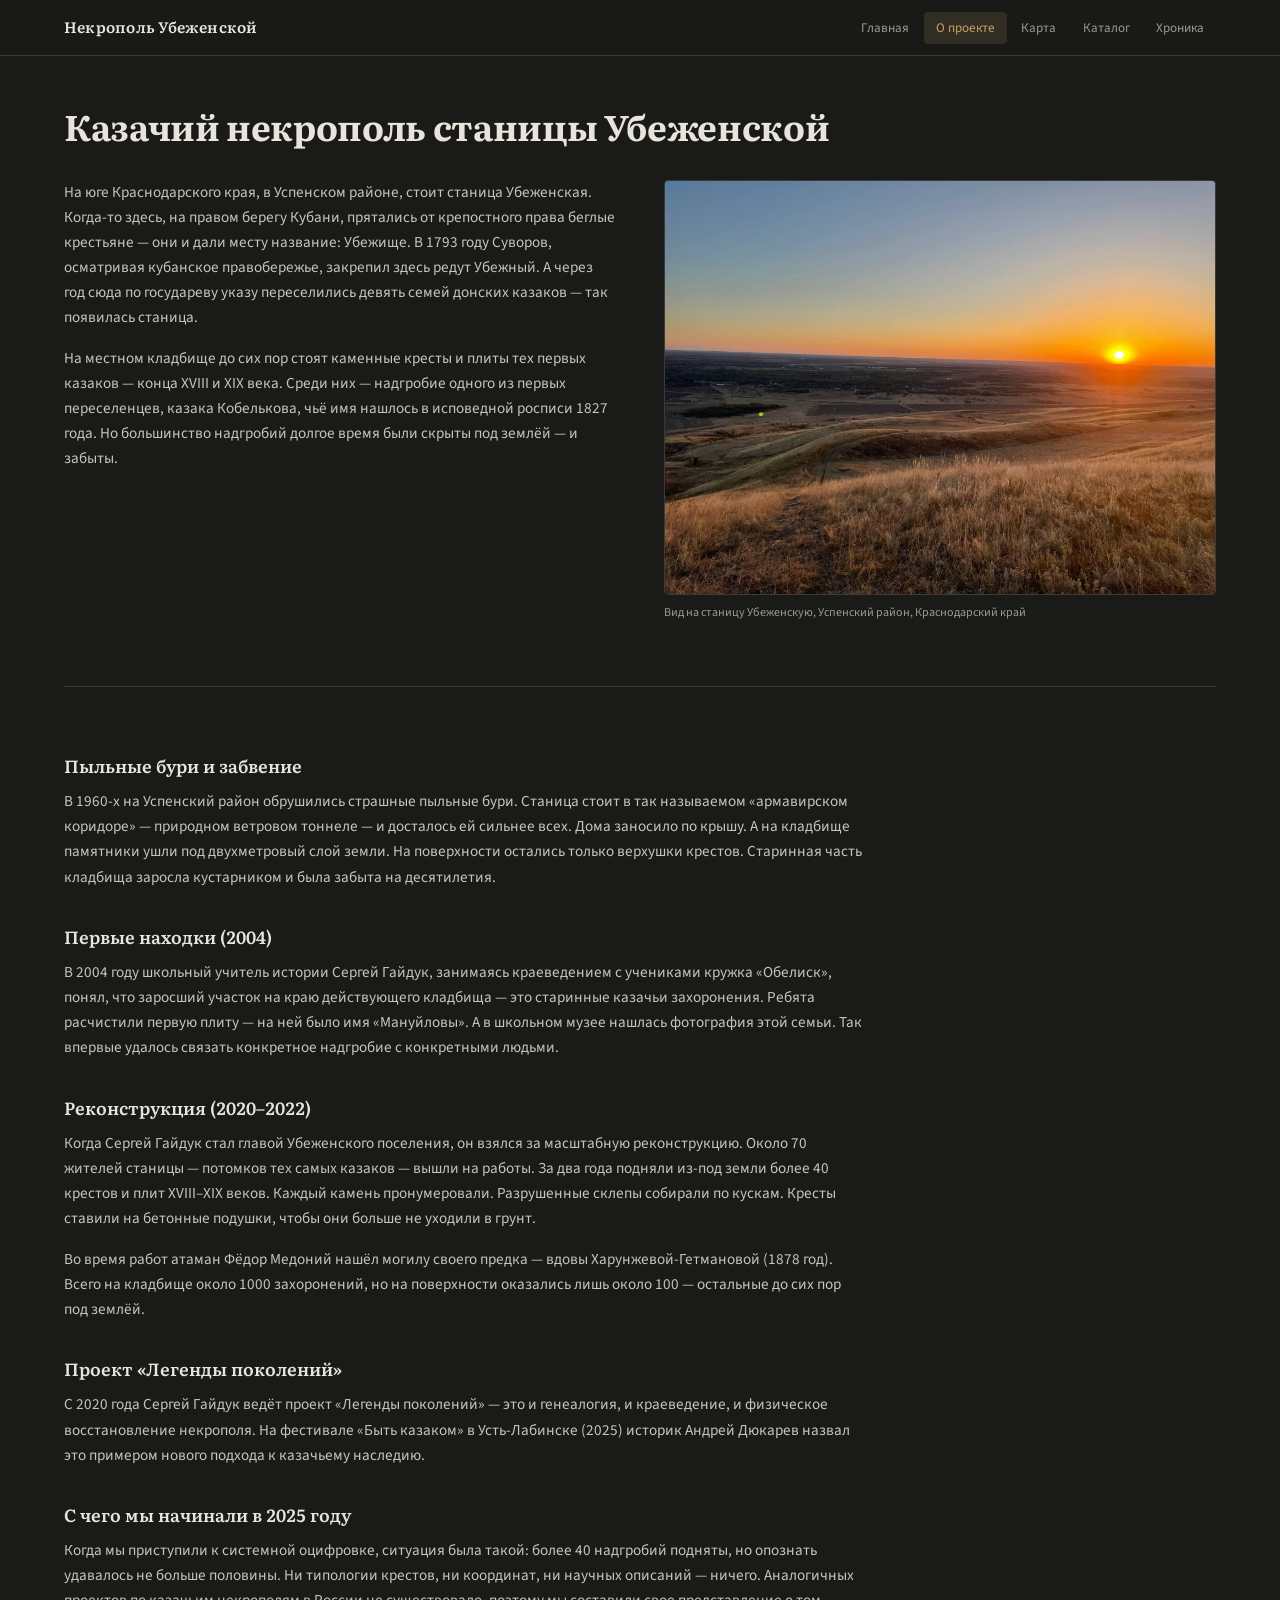
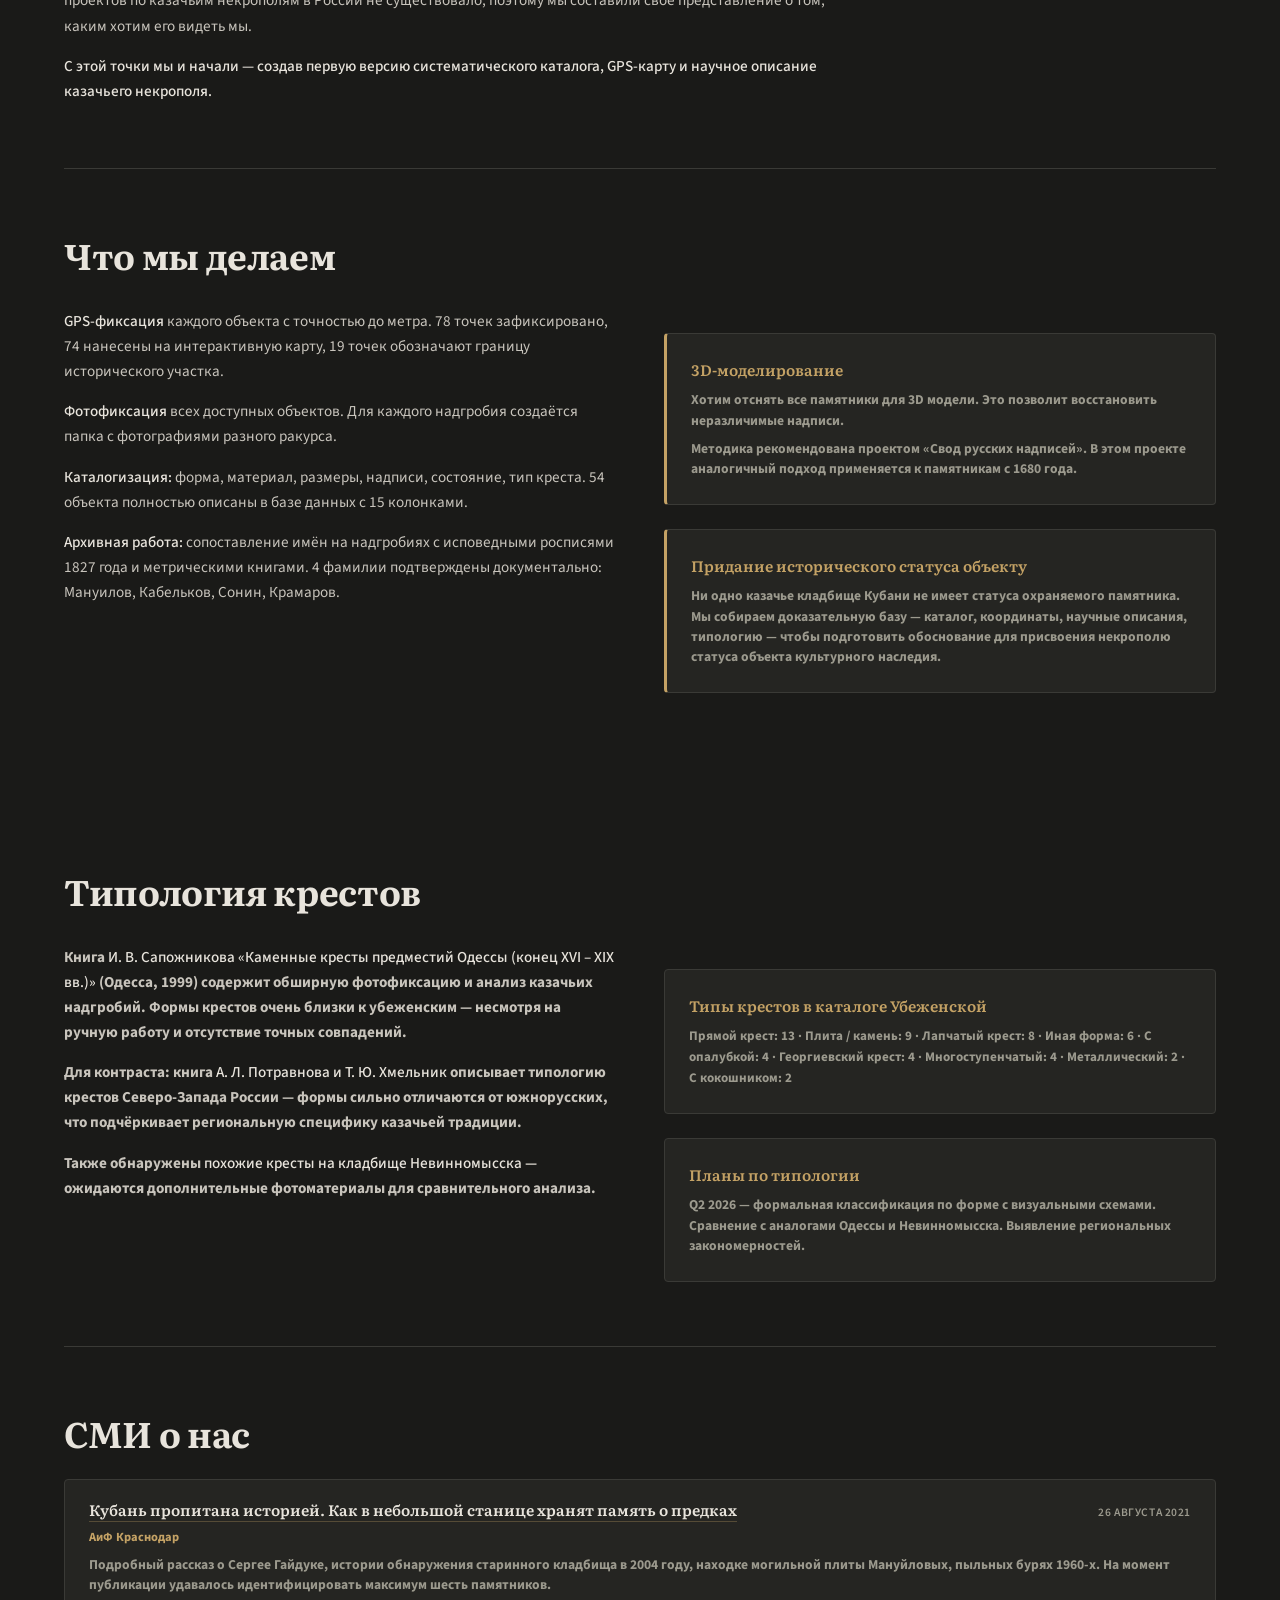
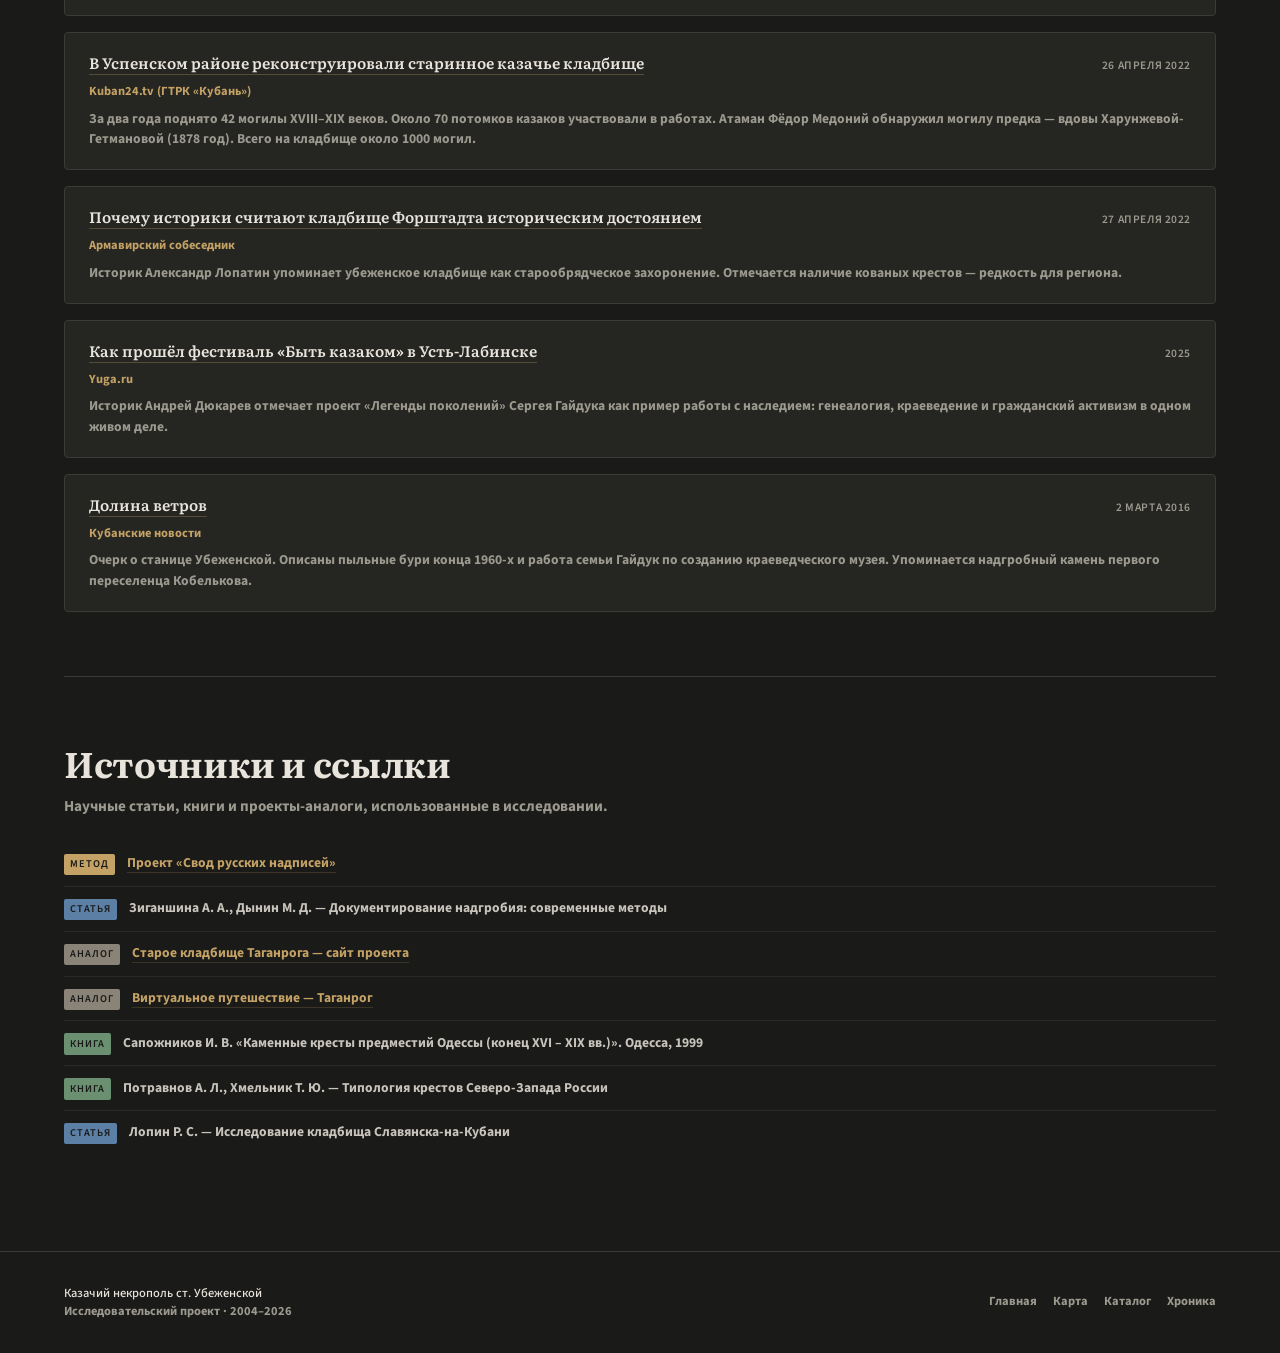
==== commit 9162d0af: "Update about.html" ====
--- a/about.html
+++ b/about.html
@@ -214,15 +214,6 @@
         <p>Очерк о станице Убеженской. Описаны пыльные бури конца 1960-х и работа семьи Гайдук по созданию краеведческого музея. Упоминается надгробный камень первого переселенца Кобелькова.</p>
       </div>
 
-      <div class="media-item">
-        <div class="media-item-head">
-          <h4><a href="https://ubezhenskoe.ru/about/" target="_blank" rel="noopener">Сайт Убеженского сельского поселения</a></h4>
-          <span class="media-date"></span>
-        </div>
-        <div class="media-source">ubezhenskoe.ru</div>
-        <p>Официальная историческая справка о станице. Упоминается, что на местном кладбище сохранился надгробный камень казака-переселенца Кобелькова.</p>
-      </div>
-
     </div>
   </section>
 
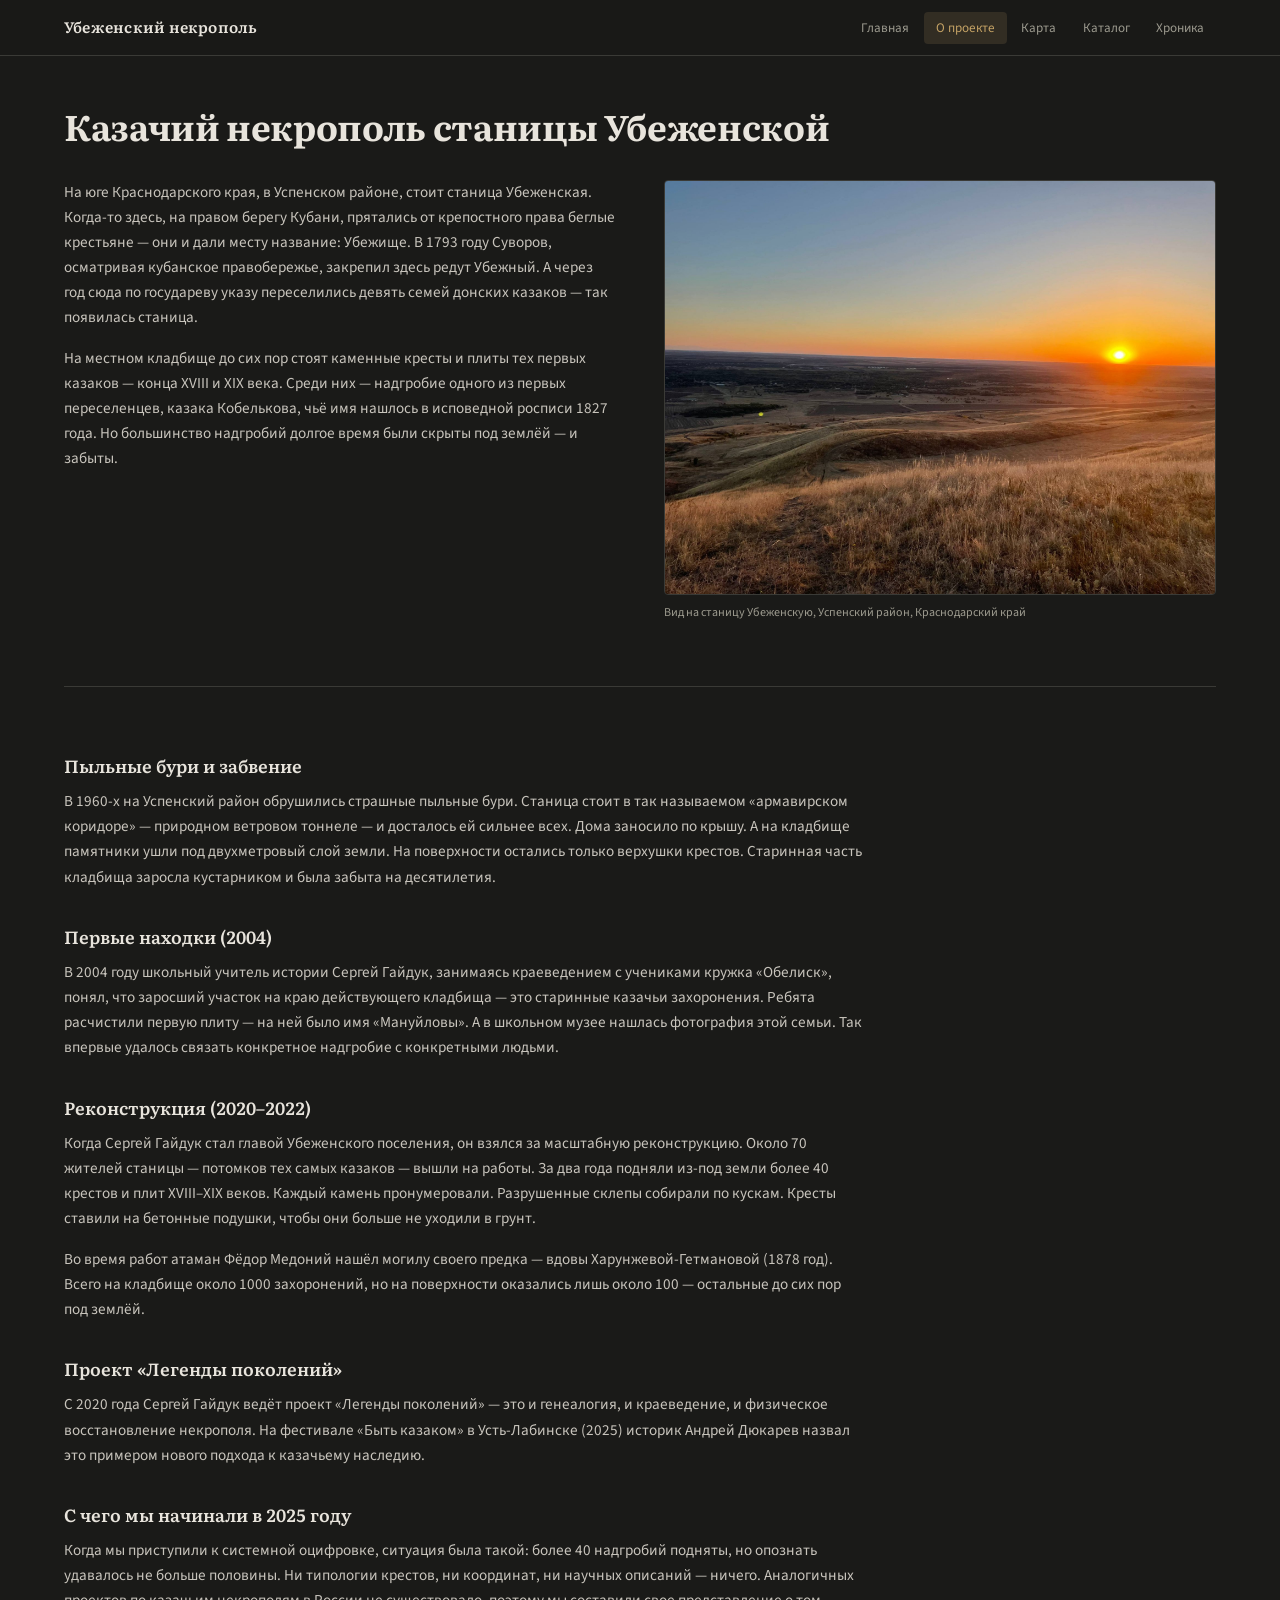
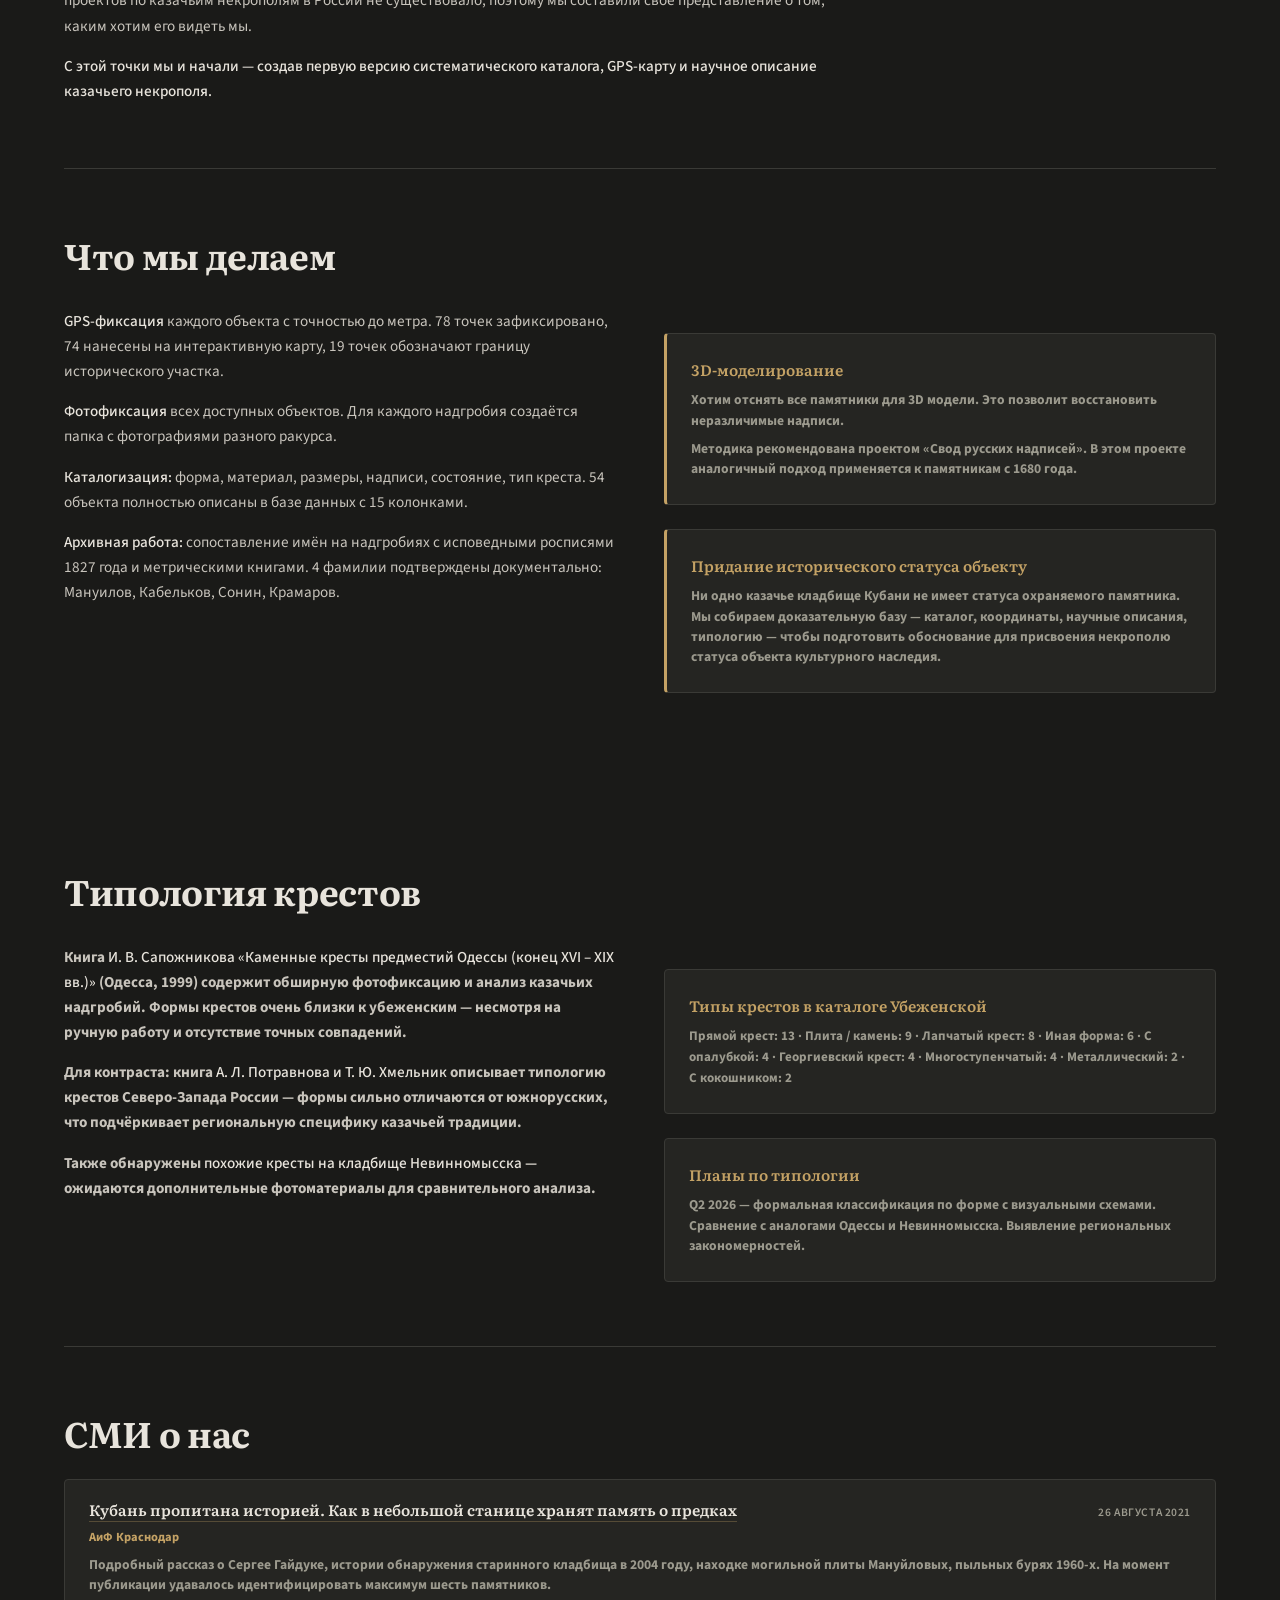
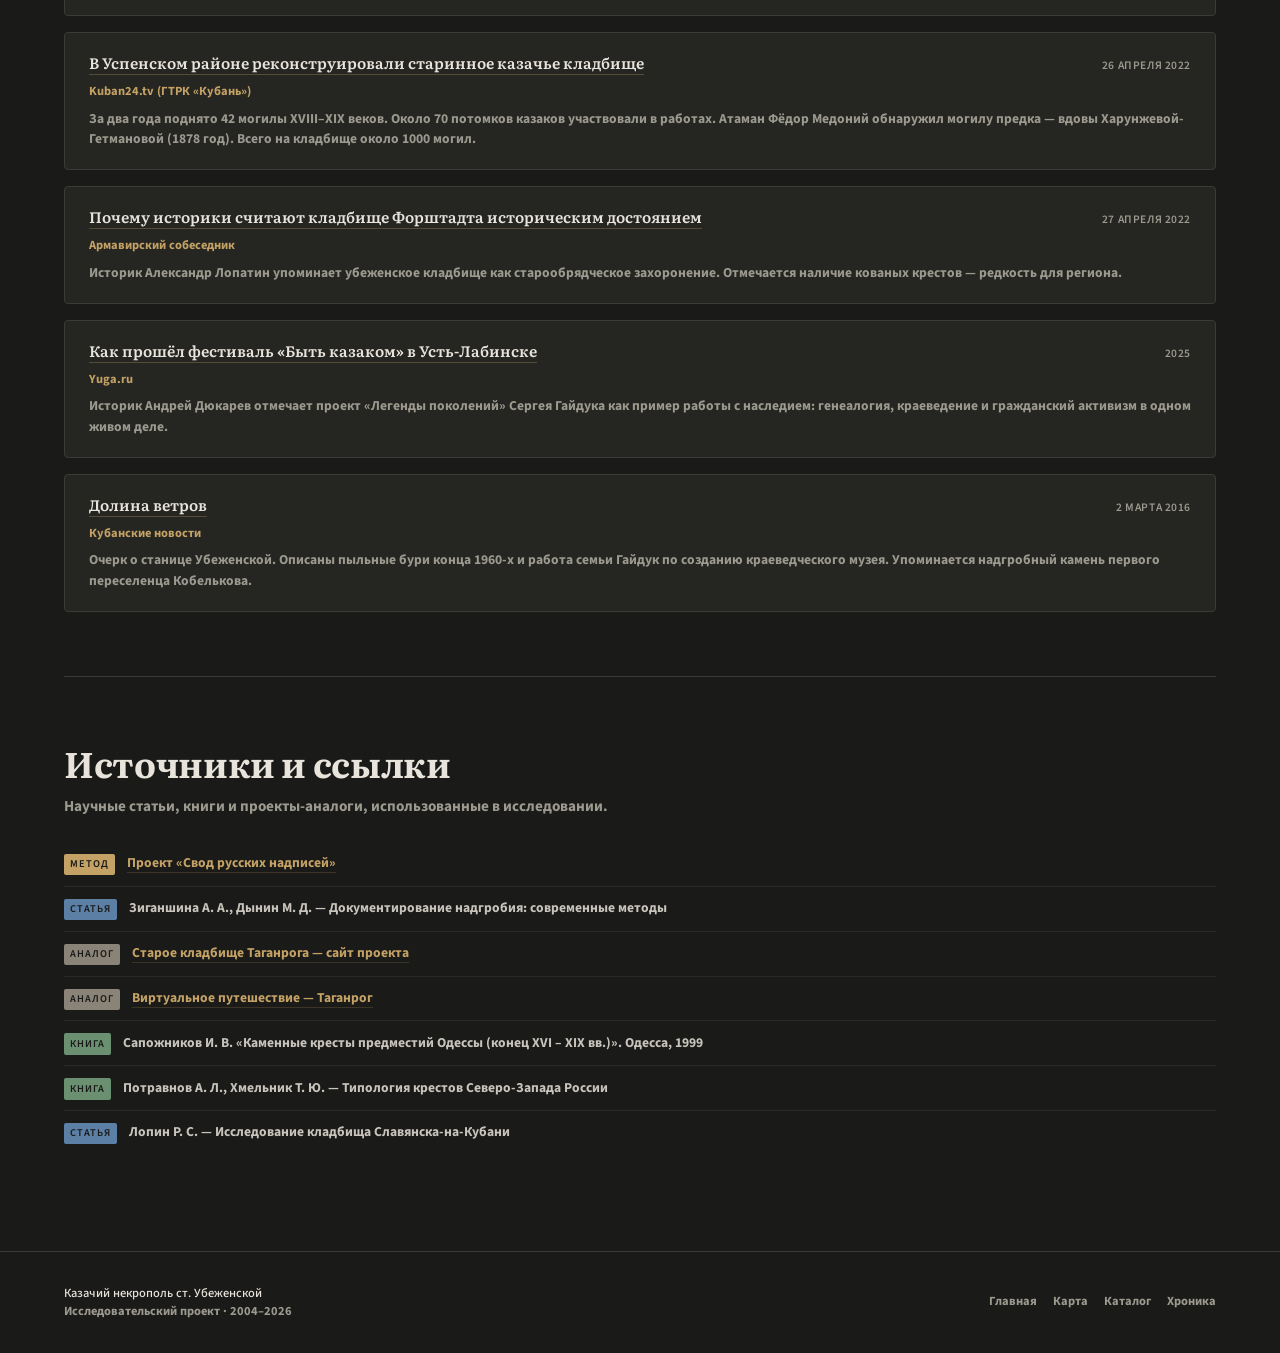
==== commit e99586e9: "Update about.html" ====
--- a/about.html
+++ b/about.html
@@ -67,7 +67,7 @@
 
 <nav class="nav">
   <div class="nav-inner">
-    <a href="index.html" class="nav-logo">Некрополь Убеженской</a>
+    <a href="index.html" class="nav-logo">Убеженский некрополь</a>
     <button class="nav-toggle" onclick="document.querySelector('.nav-links').classList.toggle('open')" aria-label="Меню">&#9776;</button>
     <ul class="nav-links">
       <li><a href="index.html">Главная</a></li>
